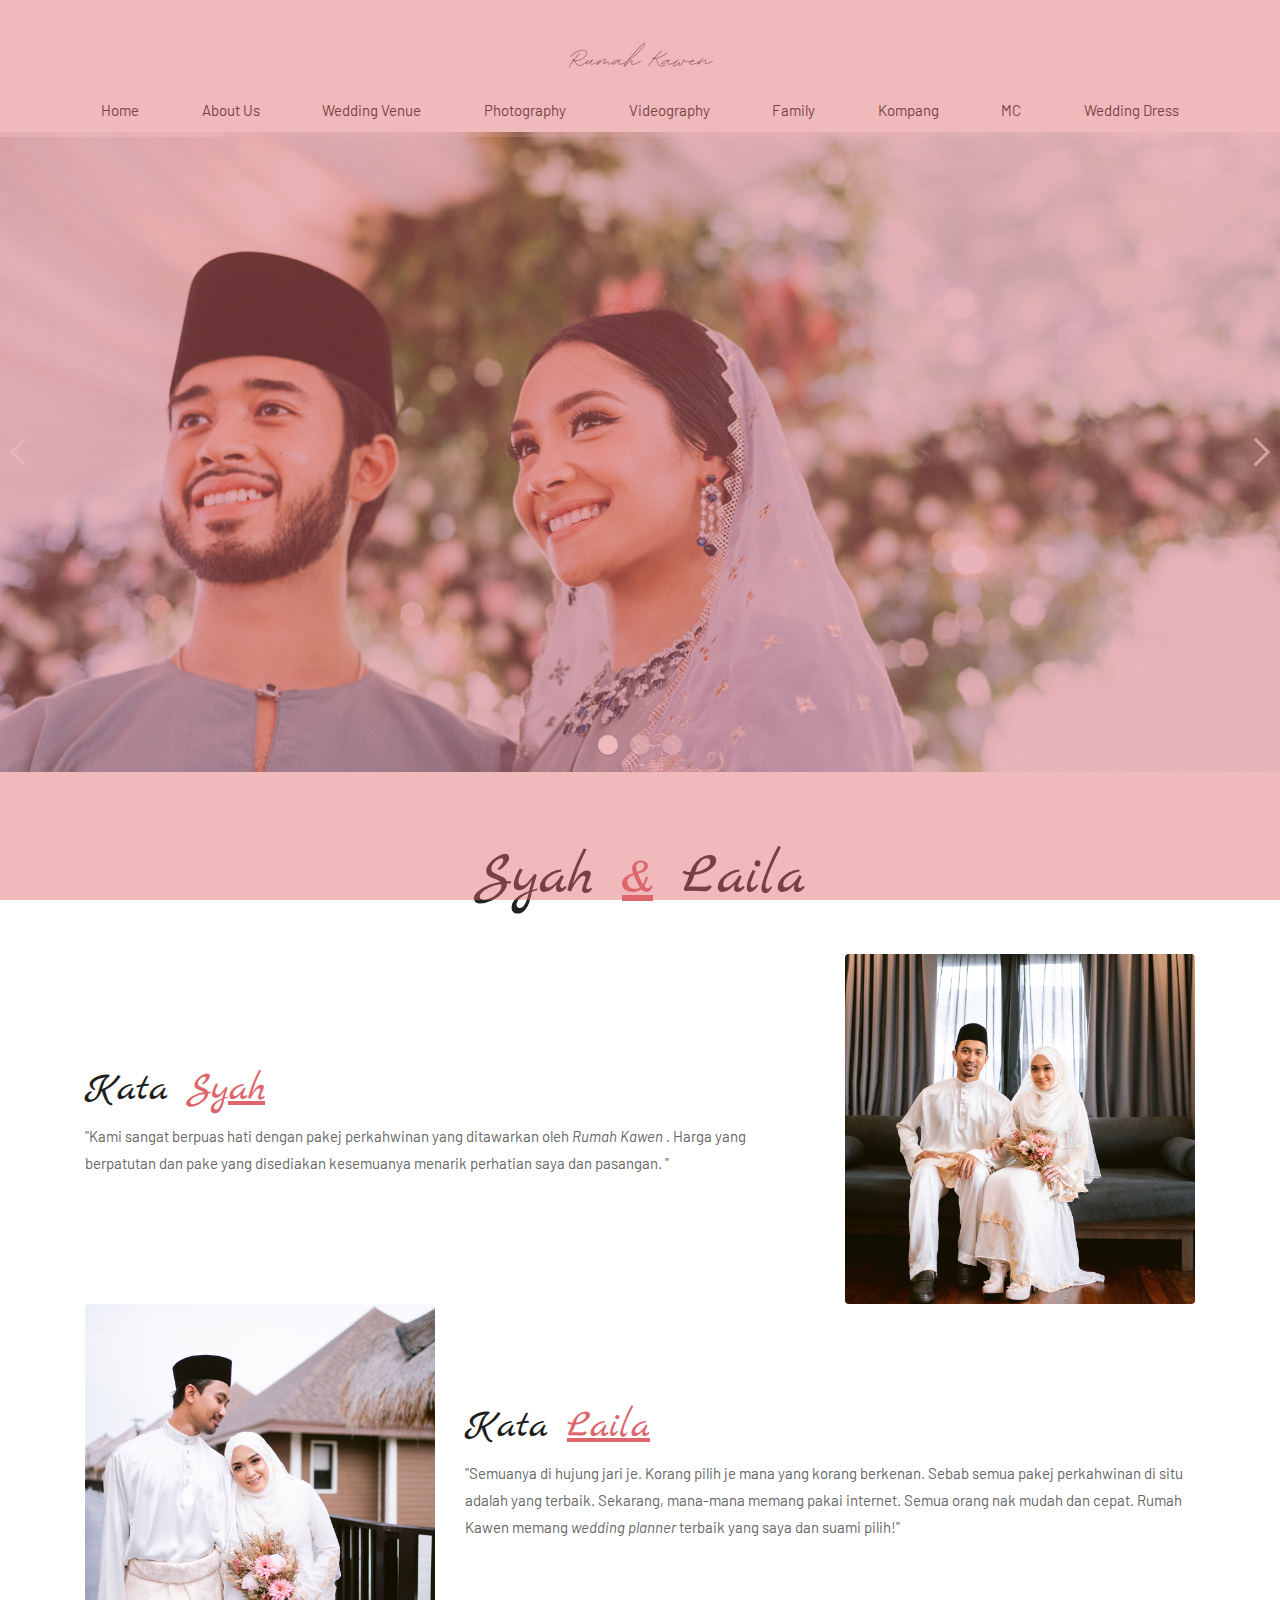
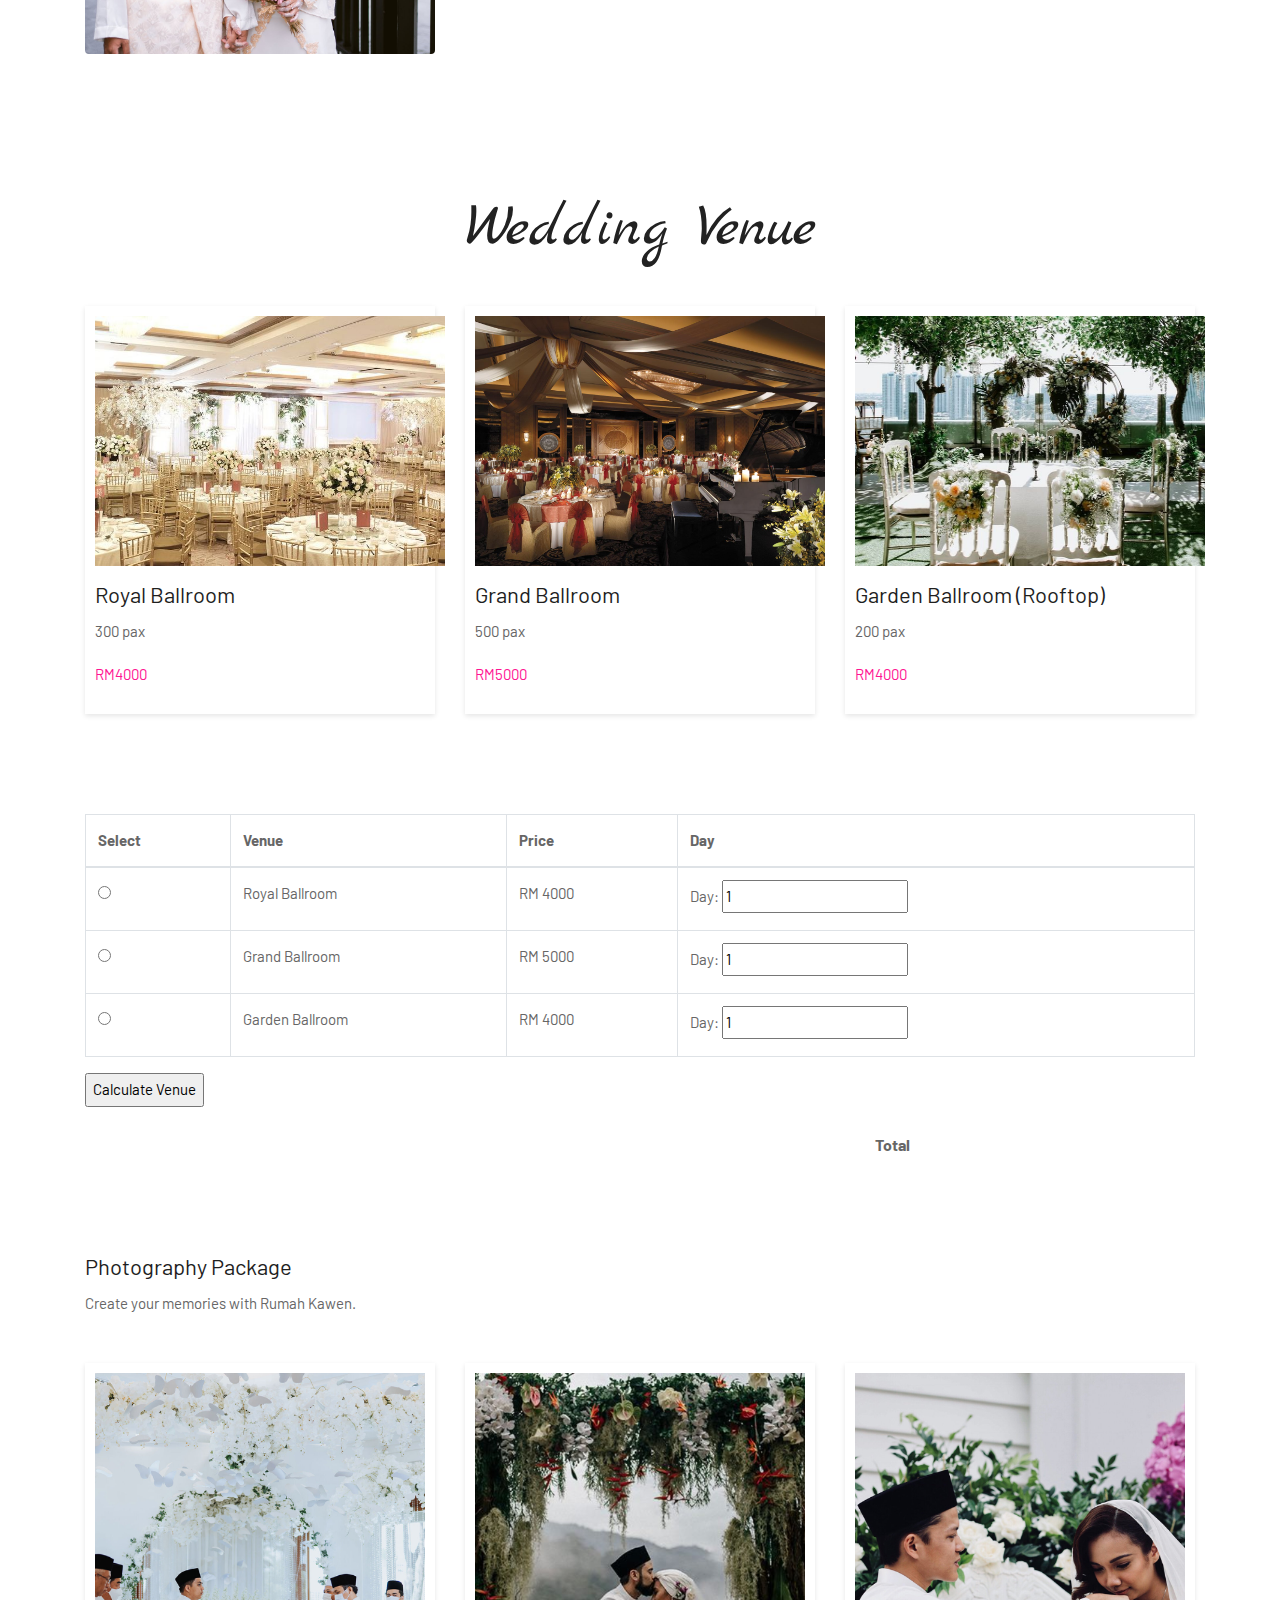
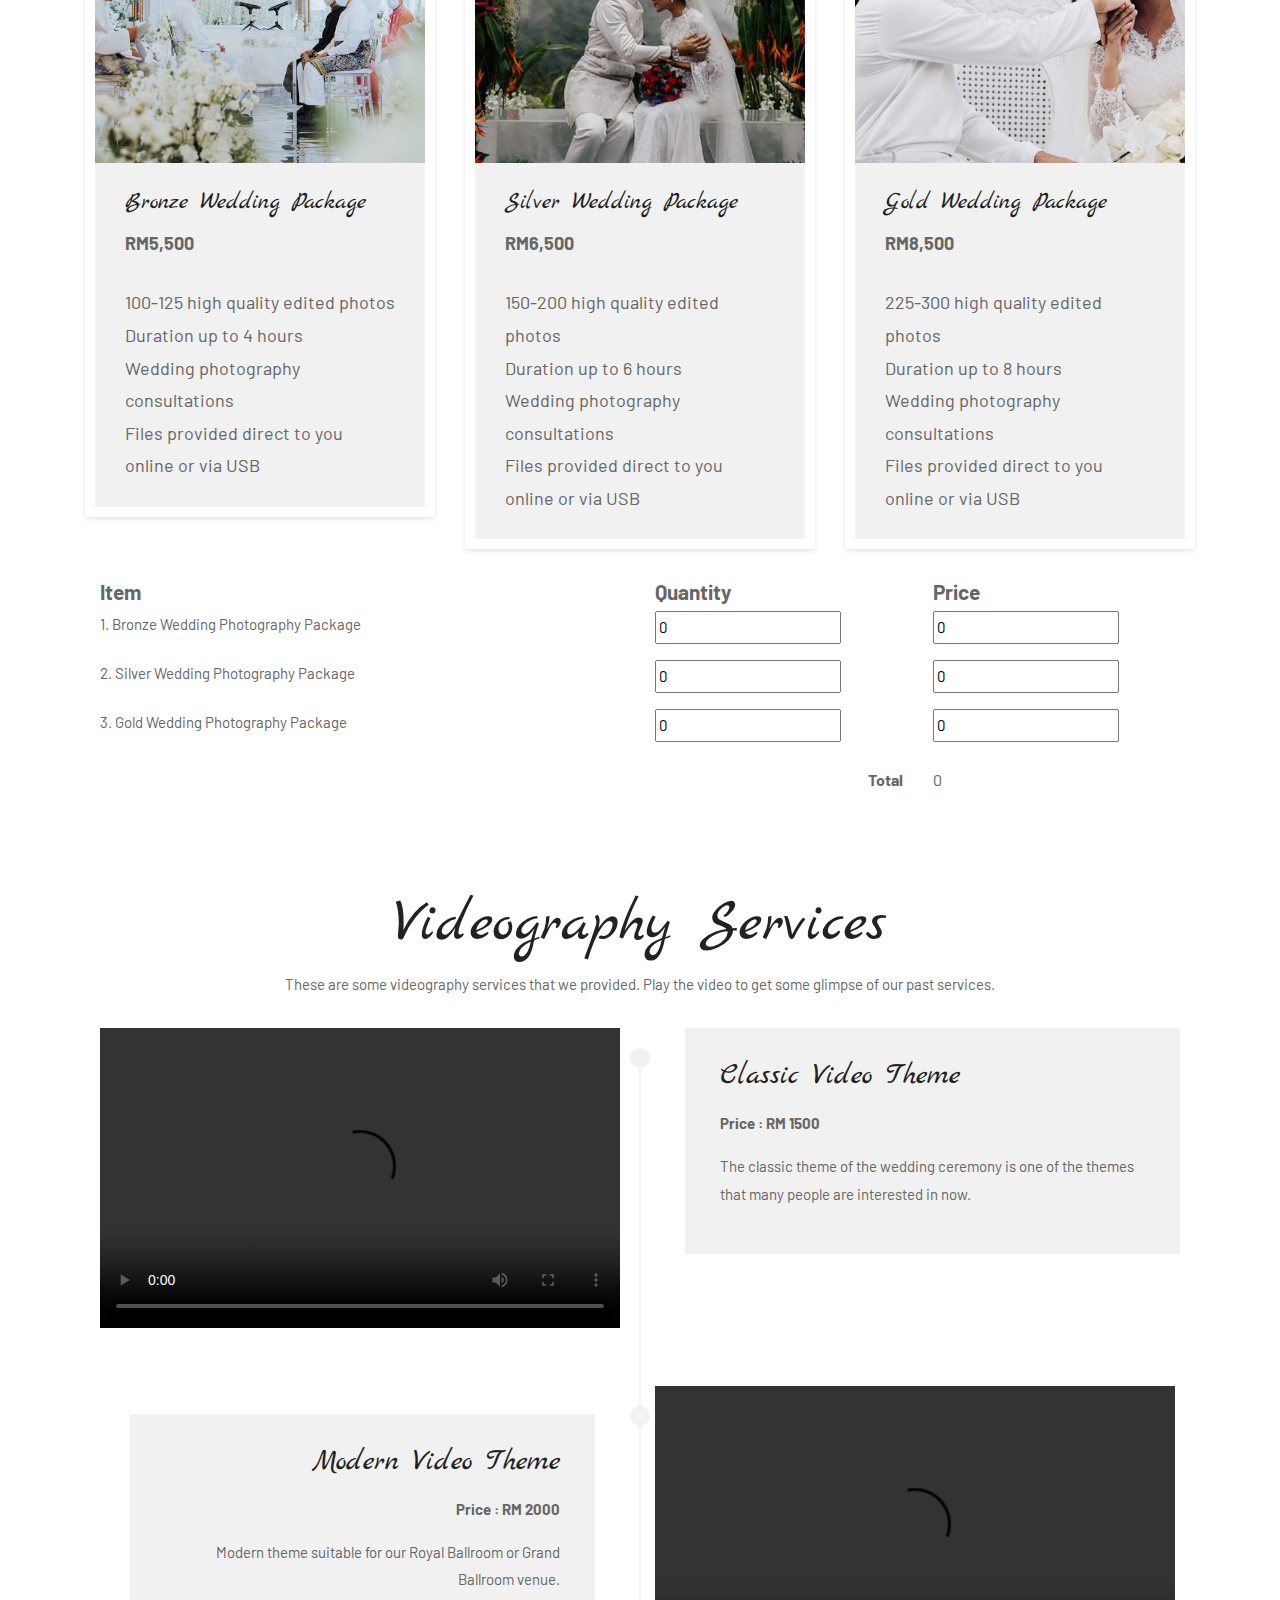
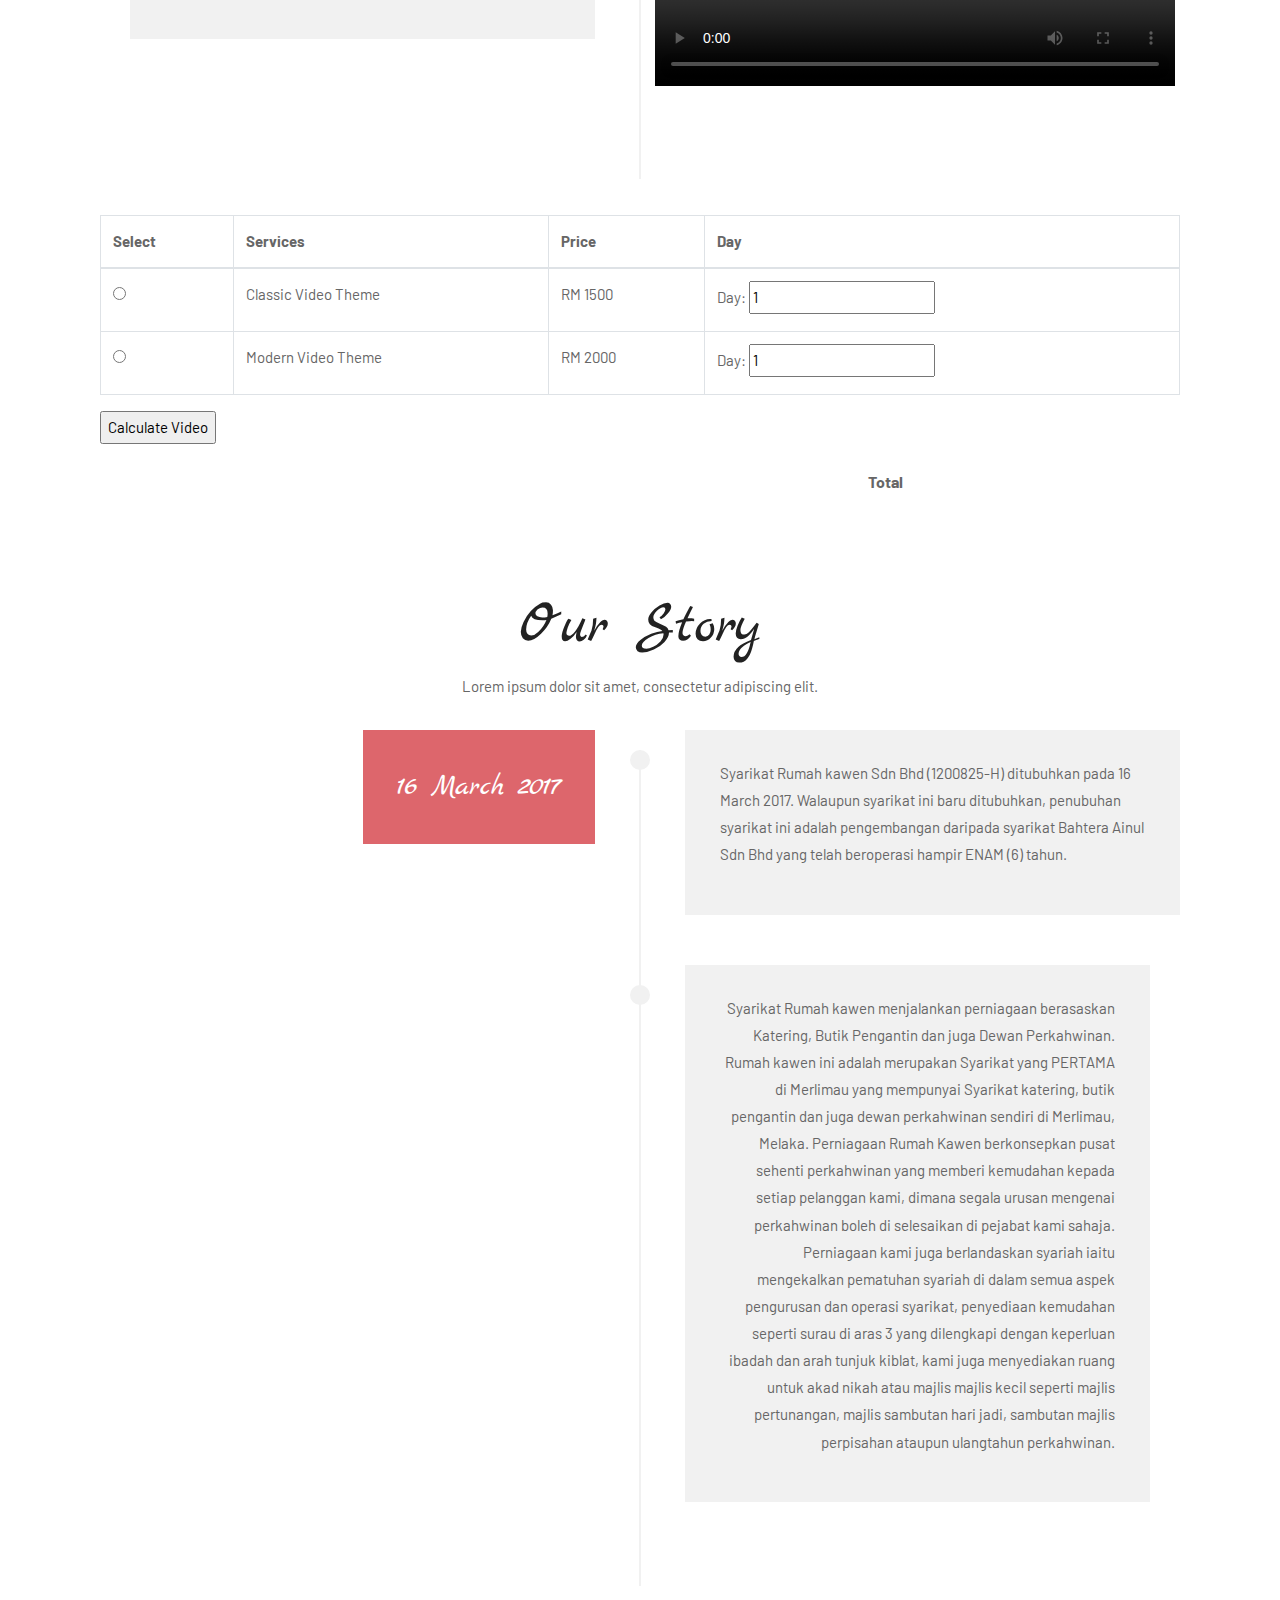
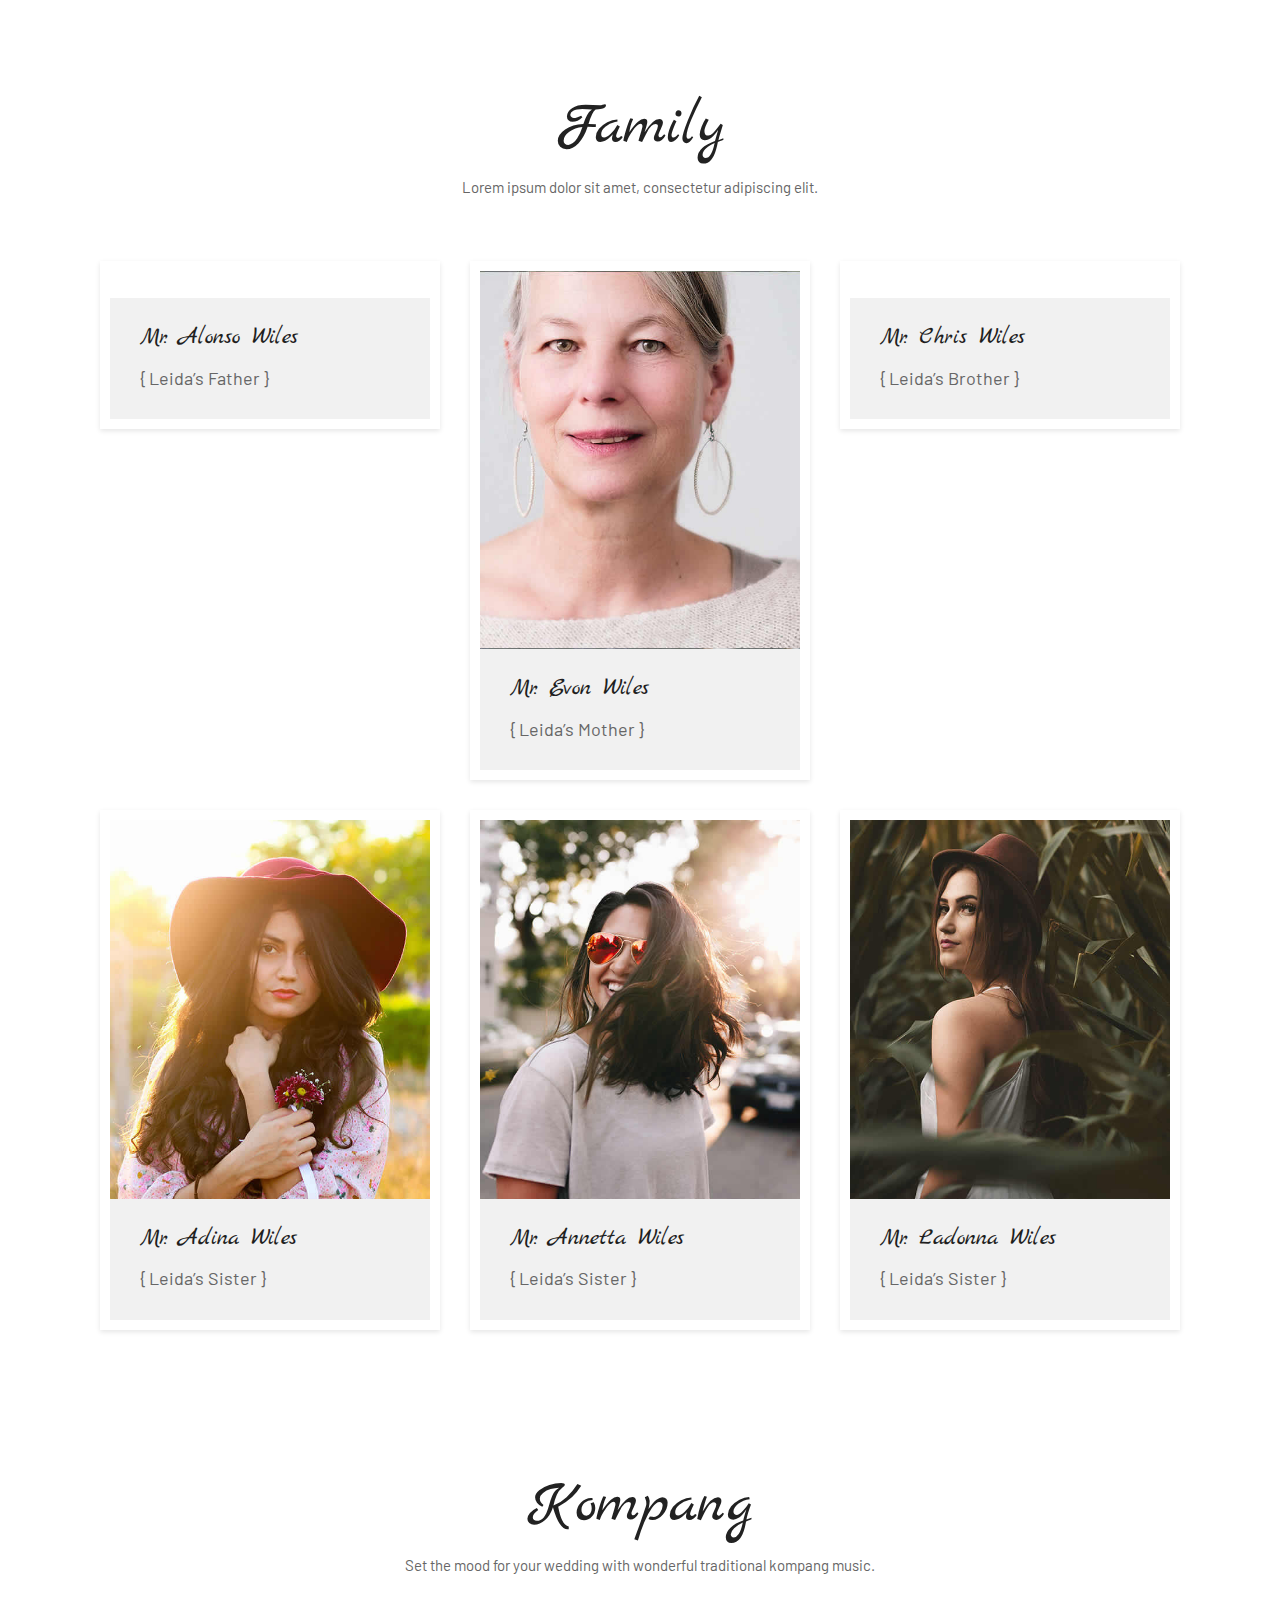
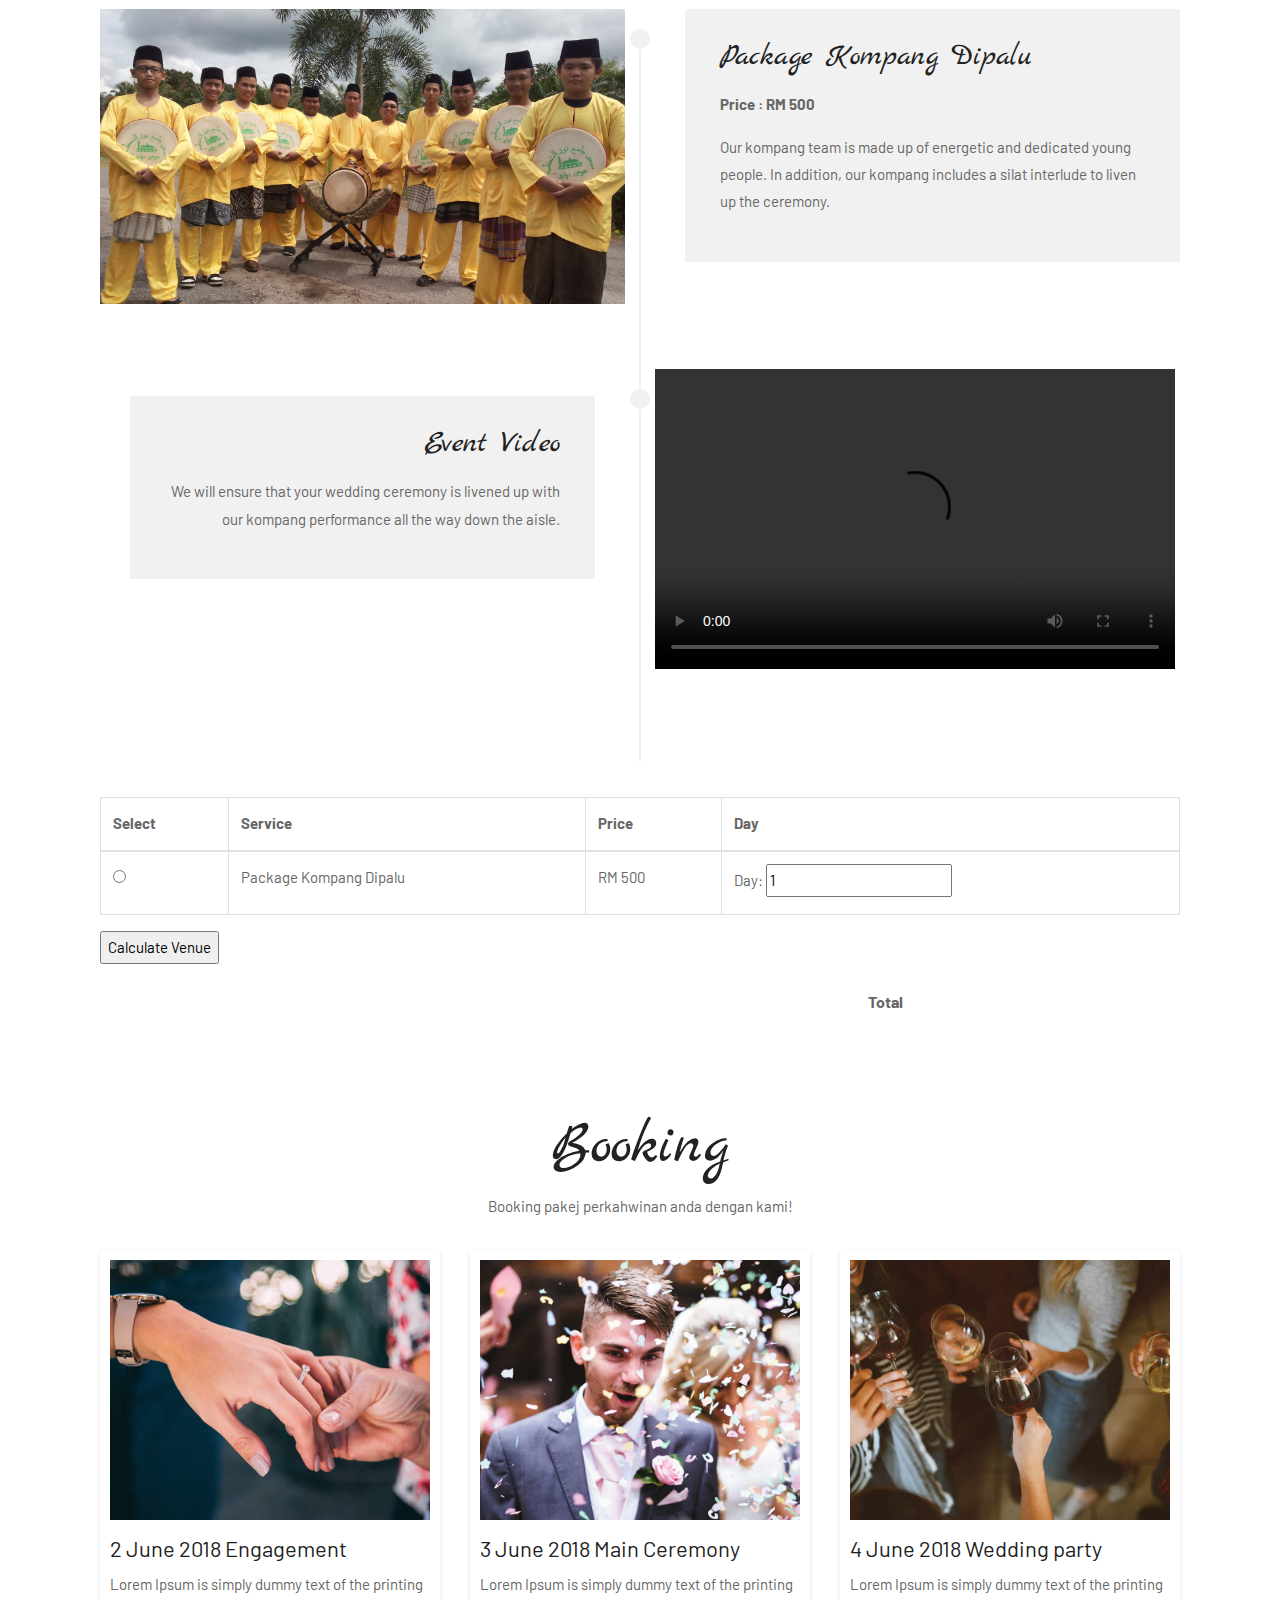
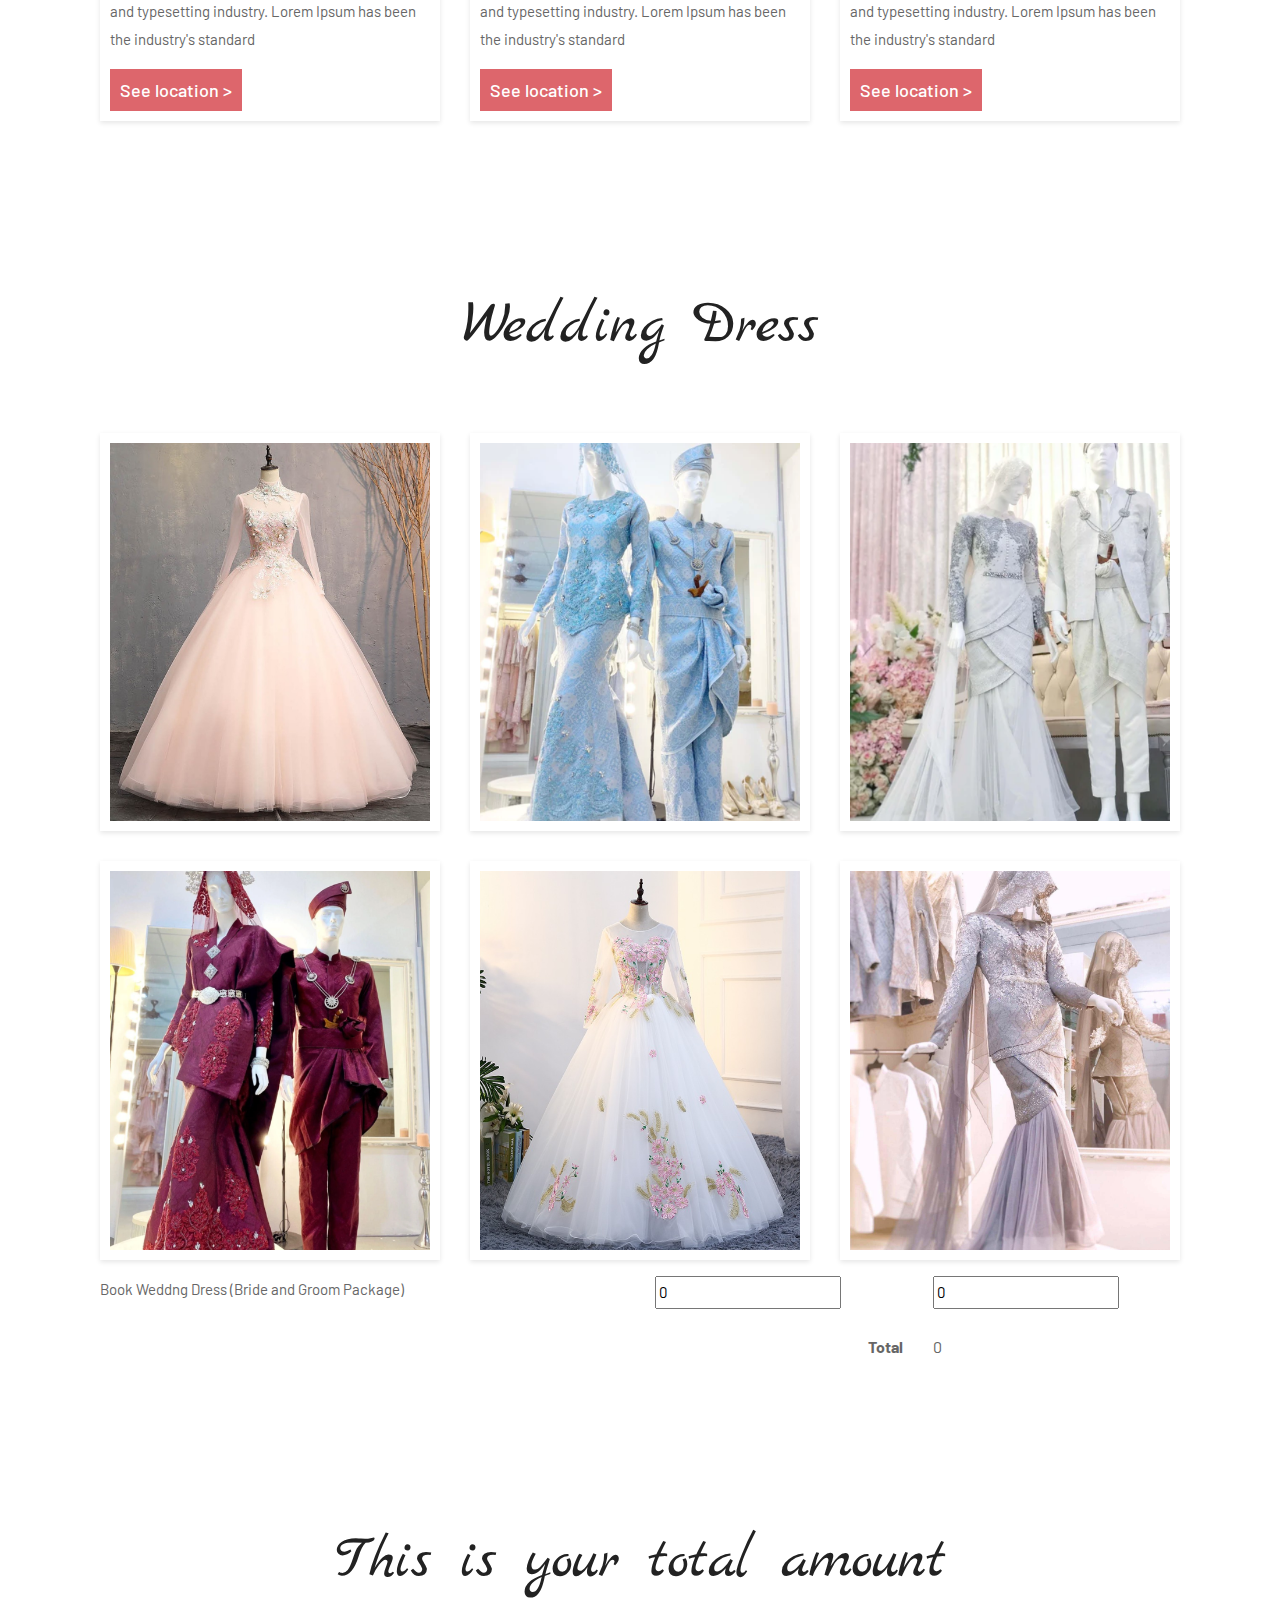
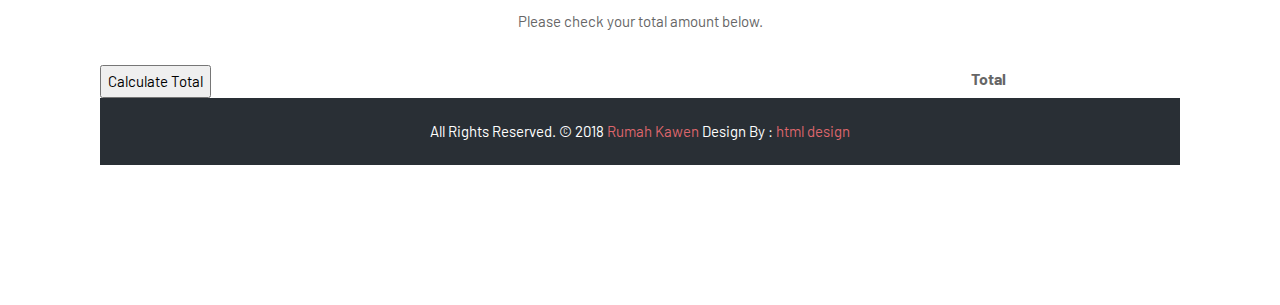
==== index.html @ efd49147 "calculate total" ====
<!DOCTYPE html>
<html lang="en"><!-- Basic -->
<head>
	<meta charset="utf-8">
    <meta http-equiv="X-UA-Compatible" content="IE=edge">   

	<!-- this is comment -->
   
    <!-- Mobile Metas -->
    <meta name="viewport" content="width=device-width, minimum-scale=1.0, maximum-scale=1.0, user-scalable=no">
 
     <!-- Site Metas -->
    <title>Rumah Kahwen</title>  
    <meta name="keywords" content="">
    <meta name="description" content="">
    <meta name="author" content="">

    <!-- Site Icons -->
    <link rel="shortcut icon" href="images/favicon.ico" type="image/x-icon">
    <link rel="apple-touch-icon" href="images/apple-touch-icon.png">

    <!-- Bootstrap CSS -->
    <link rel="stylesheet" href="css/bootstrap.min.css">
    <!-- Pogo Slider CSS -->
    <link rel="stylesheet" href="css/pogo-slider.min.css">
	<!-- Site CSS -->
    <link rel="stylesheet" href="css/style.css">    
    <!-- Responsive CSS -->
    <link rel="stylesheet" href="css/responsive.css">
    <!-- Custom CSS -->
    <link rel="stylesheet" href="css/custom.css">

    <!--[if lt IE 9]>
      <script src="https://oss.maxcdn.com/libs/html5shiv/3.7.0/html5shiv.js"></script>
      <script src="https://oss.maxcdn.com/libs/respond.js/1.4.2/respond.min.js"></script>
    <![endif]-->
	

</head>
<body id="home" data-spy="scroll" data-target="#navbar-wd" data-offset="98">

	<!-- LOADER -->
    <div id="preloader">
		<div class="preloader pulse">
			<i class="fa fa-heartbeat" aria-hidden="true"></i>
		</div>
    </div><!-- end loader -->
    <!-- END LOADER -->
	
	<!-- Start header -->
	<header>
		<center>
		<div class="navbar-expand-lg">
            <div class="container">
				<br>
				<a  href="index.html"></a><img src="images/logo.png" alt="image">
                <div>
                    <ul class="navbar">
                        <li><a class="link active" href="#home">Home</a></li>
                        <li><a class="link" href="#about">About Us</a></li>
                        <li><a class="link" href="#story">Wedding Venue</a></li>
						<li><a class="link" href="#photography">Photography</a></li>
						<li><a class="link" href="#videography">Videography</a></li>
                        <li><a class="link" href="#family">Family</a></li>
                        <li><a class="link" href="#kompang">Kompang</a></li>
                        <li><a class="link" href="#events">MC</a></li>
						<li><a class="link" href="#calculator">Wedding Dress</a></li>
                    </ul>
                </div>
            </div>
        </div>
	</header>
	<!-- End header -->
	
	<!-- Start Banner -->
	<div class="ulockd-home-slider">
		<div class="container-fluid">
			<div class="row">
				<div class="pogoSlider" id="js-main-slider">
					<div class="pogoSlider-slide" data-transition="zipReveal" data-duration="500" style="background-image:url(images/slider-01.png);">
						<div class="lbox-caption">
						</div>
					</div>
					<div class="pogoSlider-slide" data-transition="blocksReveal" data-duration="500" style="background-image:url(images/slider-02.png);">
						<div class="lbox-caption">
							</div>
					</div>
					<div class="pogoSlider-slide" data-transition="shrinkReveal" data-duration="500" style="background-image:url(images/slider-03.png);">
						<div class="lbox-caption">
							</div>
						</div>
					</div>
				</div><!-- .pogoSlider -->
			</div>
		</div>
	</div>
	<!-- End Banner -->
	
	<!-- Start About us -->
	<div id="about" class="about-box">
		<div class="about-a1">
			<div class="container">
				<div class="row">
					<div class="col-lg-12">
						<div class="title-box">
							<h2>Syah <span>&</span> Laila</h2>
						</div>
					</div>
				</div>
				<div class="row">
					<div class="col-lg-12 col-md-12 col-sm-12">
						<div class="row align-items-center about-main-info">
							<div class="col-lg-8 col-md-6 col-sm-12">
								<h2> Kata <span> Syah</span></h2>
								<p> "Kami sangat berpuas hati dengan pakej perkahwinan yang ditawarkan oleh <i> Rumah Kawen </i>. Harga yang berpatutan dan pake yang disediakan kesemuanya menarik perhatian saya dan pasangan. " </p>
							</div>
							<div class="col-lg-4 col-md-6 col-sm-12">
								<div class="about-img">
									<img class="img-fluid rounded" src="images/about-img-01.png" alt="" />
								</div>
							</div>
						</div>
						<div class="row align-items-center about-main-info">
							<div class="col-lg-4 col-md-6 col-sm-12">
								<div class="about-img">
									<img class="img-fluid rounded" src="images/about-img-02.png" alt="" />
								</div>
							</div>
							<div class="col-lg-8 col-md-6 col-sm-12">
								<h2> Kata <span>Laila</span></h2>
								<p>"Semuanya di hujung jari je. Korang pilih je mana yang korang berkenan. Sebab semua pakej perkahwinan di situ adalah yang terbaik. Sekarang, mana-mana memang pakai internet. Semua orang nak mudah dan cepat. Rumah Kawen memang <i> wedding planner</i> terbaik yang saya dan suami pilih!"</p>
							</div>
						</div>
					</div>
				</div>
			</div>
		</div>
	</div>
	<!-- End About us -->
	
	<!-- Start Venue -->
	<div id="venue" class="events-box">
		<div class="container">
		 	<div class="row">
				<div class="col-lg-12">
					<div class="title-box">
						<h2>Wedding Venue</h2>
					</div>
				</div>
		 	</div>
		 	<div class="row">
				<div class="col-lg-4 col-md-6 col-sm-12">
					<div class="event-inner">
							<div class="event-img">
								<img style="height: 250px;width: 350px;" src="images/royal.jpg" alt="" />
							</div>
							<h2>Royal Ballroom</h2>
							<p>300 pax</p>
							<p style="color:deeppink">RM4000</p>	
					</div>
				</div>
				<div class="col-lg-4 col-md-6 col-sm-12">
					<div class="event-inner">
							<div class="event-img">
								<img style="height: 250px;width: 350px;" src="images/grand.jpg" alt="" />
							</div>
							<h2>Grand Ballroom</h2>
							<p>500 pax</p>
							<p style="color:deeppink">RM5000</p>
					</div>
				</div>
				<div class="col-lg-4 col-md-6 col-sm-12">
					<div class="event-inner">
							<div class="event-img">
								<img style="height: 250px;width: 350px;" src="images/garden.jpg" alt="" />
							</div>
							<h2>Garden Ballroom (Rooftop)</h2>
							<p>200 pax</p>
							<p style="color:deeppink">RM4000</p>
					</div>
				</div>
		 	</div>
		</div>
	</div>

	<div class="container">
		<div class="row">
		  <div class="col-12">
			<table class="table table-bordered">
			  <thead>
				<tr>
				  <th scope="col">Select</th>
				  <th scope="col">Venue</th>
				  <th scope="col">Price</th>
				  <th scope="col">Day</th>
				</tr>
			  </thead>
			  <tbody>
				<tr>
					<td>
						<input type="radio" id="rb" name="wedding-venue" value="4000"><br>
					</td>
				  <td>Royal Ballroom</td>
				  <td>RM 4000</td>
				  <td>
					<label for="rb-qty">Day:</label>
					<input type="number" id="rb-qty" value="1"><br>
				  </td>
				</tr>
				<tr>
					<td>
						<input type="radio" id="gb" name="wedding-venue" value="5000"><br>
					</td>
				  <td>Grand Ballroom</td>
				  <td>RM 5000</td>
				  <td>
					<label for="gb-qty">Day:</label>
					<input type="number" id="gb-qty" value="1"><br>
				  </td>
				</tr>

				<tr>
					<td>
						<input type="radio" id="gargb" name="wedding-venue" value="4000"><br>
					</td>
				  <td>Garden Ballroom</td>
				  <td>RM 4000</td>
				  <td>
					<label for="gargb-qty">Day:</label>
					<input type="number" id="gargb-qty" value="1"><br>
				  </td>
				</tr>
			  </tbody>
			</table>

			<input type="button" id="calculate-venue-button" value="Calculate Venue" onclick="calculateVenueCost()">


			<div class="row my-4">
				<div class="col-9 text-right total">
				 Total
				</div>
				
				<div class="col-2 total-val">
					<div id="total-ven-cost"></div>
				</div>
			  </div>
		  </div>
		  
		</div>
	  </div>

	  <script>
		function calculateVenueCost() {

		var ventotalCost = 0;
		var royalballroom = document.getElementById("rb");
		var grandballroom = document.getElementById("gb");
		var gardenballroom = document.getElementById("gargb");

		var royalQuantity = document.getElementById("rb-qty").value;
		var grandQuantity = document.getElementById("gb-qty").value;
		var gardenQuantity = document.getElementById("gargb-qty").value;

		if (royalballroom.checked) {
			ventotalCost = 4000 * royalQuantity;
		}
		if (grandballroom.checked) {
			ventotalCost = 5000 * grandQuantity;
		}
		if (gardenballroom.checked) {
			ventotalCost = 4000 * gardenQuantity;
		}
		document.getElementById("total-ven-cost").innerHTML = "RM" + ventotalCost;

		return ventotalCost;

	}
	  </script>
	   <!-- End Venue -->

	<div id="photography" class="story-box main-photography-box">
		<div class="container">
			<div class="row">
				<div class="col-lg-12">
						<h2>Photography Package</h2>
						<p>Create your memories with Rumah Kawen.</p>
				</div>
				<div class="col-lg-4 col-md-6 col-sm-12">
					<div class="single-team-member">
						<div class="family-img">
							<img class="img-fluid" src="images/photo1.png" alt="" />
						</div>
						<div class="family-info">
							<h4>Bronze Wedding Package </h4>
							<p><b>RM5,500</b></p>
							<br>
							<p>100-125 high quality edited photos</p>
							<p>Duration up to 4 hours</p>
							<p>Wedding photography consultations</p>
							<p>Files provided direct to you online or via USB</p>
						</div>
					</div>
				</div>
				<div class="col-lg-4 col-md-6 col-sm-12">
					<div class="single-team-member">
						<div class="family-img">
							<img class="img-fluid" src="images/photo2.png" alt="" />
						</div>
						<div class="family-info">
							<h4>Silver Wedding Package</h4>
							<p><b>RM6,500</b></p>
							<br>
							<p>150-200 high quality edited photos</p>
							<p>Duration up to 6 hours</p>
							<p>Wedding photography consultations</p>
							<p>Files provided direct to you online or via USB</p>
						</div>
					</div>
				</div>
				<div class="col-lg-4 col-md-6 col-sm-12">
					<div class="single-team-member">
						<div class="family-img">
							<img class="img-fluid" src="images/photo3.png" alt="" />
						</div>
						<div class="family-info">
							<h4>Gold Wedding Package</h4>
							<p><b>RM8,500</b></p>
							<br>
							<p>225-300 high quality edited photos</p>
							<p>Duration up to 8 hours</p>
							<p>Wedding photography consultations</p>
							<p>Files provided direct to you online or via USB</p>
						</div>
					</div>
				</div>
			</div>

			
	<div class="container mt-4">
      <div class="row">
        <div class="col-6 row-heading">
          Item
        </div>
        <div class="col-3 row-heading">
          Quantity
        </div>
        <div class="col-2 row-heading">
          Price
        </div>
        
      </div>
      <div class="row">
        <div class="col-6">
          1. Bronze Wedding Photography Package
        </div>
        <div class="col-3">
          <input type="number" value="0" class="qty" id="qty_bp"/>
        </div>
        <div class="col-2">
          <input type="number" readonly value="0" id="price_bp"/>
        </div>
      </div>
      
       <div class="row my-3">
        <div class="col-6">
          2. Silver Wedding Photography Package
        </div>
        <div class="col-3">
          <input type="number" value="0" class="qty" id="qty_sp"/>
        </div>
        <div class="col-2">
          <input type="number" readonly value="0" id="price_sp"/>
        </div>
      </div>
      
      <div class="row my-3">
        <div class="col-6">
          3. Gold Wedding Photography Package
        </div>
        <div class="col-3">
          <input type="number" class="qty" value="0" id="qty_gp"/>
        </div>
        <div class="col-2">
          <input type="number" readonly value="0" id="price_gp"/>
        </div>
      </div>
      
      
      <div class="row my-4">
        <div class="col-9 text-right total">
         Total
        </div>
        
        <div class="col-2 total-val">
          <span id="total_value">0</span>
        </div>
      </div>
      
    </div>

	<!-- Start Videography -->
	<div id="videography" class="story-box main-timeline-box">
		<div class="container">
			<div class="row">
				<div class="col-lg-12">
					<div class="title-box">
						<h2>Videography Services</h2>
						<p>These are some videography services that we provided. Play the video to get some glimpse of our past services.</p>
					</div>
				</div>
			</div>
			<div class="row timeline-element separline">
				<div class="timeline-date-panel col-xs-12 col-md-6  align-left">         
                    <video width="520" height="300" controls>
						<source src="images/classictheme.mp4" type="video/mp4">
					</video>
				</div>
				<span class="iconBackground"></span>
				<div class="col-xs-12 col-md-6 align-left">
					<div class="timeline-text-content">
						<h4 class="mbr-timeline-title pb-3 mbr-fonts-style display-font">Classic Video Theme</h4>
						<p class="mbr-timeline-text mbr-fonts-style display-7">
							<b>Price : RM 1500</b>
						</p>
						<p class="mbr-timeline-text mbr-fonts-style display-7">
							The classic theme of the wedding ceremony is one of the themes that many people are interested in now.
						</p>
					 </div>
				</div>
			</div>
			<div class="row timeline-element reverse separline">
				<div class="timeline-date-panel col-xs-12 col-md-6  align-left">         
                    <div class="time-line-date-content" >
                        <video width="520" height="300" controls>
							<source src="images/moderntheme.mp4" type="video/mp4">
						</video>
                    </div>
				</div>
				<span class="iconBackground"></span>
				<div class="col-xs-12 col-md-6 align-right">
					<br>
					<div class="timeline-text-content">
						<h4 class="mbr-timeline-title pb-3 mbr-fonts-style display-font">Modern Video Theme</h4>
						<p class="mbr-timeline-text mbr-fonts-style display-7">
							<b>Price : RM 2000</b>
						</p>
						<p class="mbr-timeline-text mbr-fonts-style display-7">
							Modern theme suitable for our Royal Ballroom or Grand Ballroom venue. 
						</p>
					 </div>
				</div>
			</div>	
		</div>
	</div>

	<div class="container">
		<div class="row">
		  <div class="col-12">
			<table class="table table-bordered">
			  <thead>
				<tr>
				  <th scope="col">Select</th>
				  <th scope="col">Services</th>
				  <th scope="col">Price</th>
				  <th scope="col">Day</th>
				</tr>
			  </thead>
			  <tbody>
				<tr>
					<td>
						<input type="radio" id="classictheme" name="videography-service" value="1500"><br>
					</td>
				  <td>Classic Video Theme</td>
				  <td>RM 1500</td>
				  <td>
					<label for="classic-qty">Day:</label>
					<input type="number" id="classic-qty" value="1"><br>
				  </td>
				</tr>
				<tr>
					<td>
						<input type="radio" id="moderntheme" name="videography-service" value="2000"><br>
					</td>
				  <td>Modern Video Theme</td>
				  <td>RM 2000</td>
				  <td>
					<label for="modern-qty">Day:</label>
					<input type="number" id="modern-qty" value="1"><br>
				  </td>
				</tr>
			  </tbody>
			</table>

			<input type="button" id="calculate-video-button" value="Calculate Video" onclick="calculateVidCost()">


			<div class="row my-4">
				<div class="col-9 text-right total">
				 Total
				</div>
				
				<div class="col-2 total-val">
					<div id="total-vid-cost"></div>
				</div>
			</div>
		  </div>
		  
		</div>
	  </div>

	  <script>
		function calculateVidCost() {

		var vidtotalCost = 0;
		var classictheme = document.getElementById("classictheme");
		var moderntheme = document.getElementById("moderntheme");
		var classicQuantity = document.getElementById("classic-qty").value;
		var modernQuantity = document.getElementById("modern-qty").value;

		if (classictheme.checked) {
			vidtotalCost = 1500 * classicQuantity;
		}
		if (moderntheme.checked) {
			vidtotalCost = 2000 * modernQuantity;
		}
		document.getElementById("total-vid-cost").innerHTML = "RM" + vidtotalCost;

		return vidtotalCost;

	}
	  </script>
	
	
	<!-- End Videography -->
	
	<div id="story3" class="story-box main-timeline-box">
		<div class="container">
			<div class="row">
				<div class="col-lg-12">
					<div class="title-box">
						<h2>Our Story</h2>
						<p>Lorem ipsum dolor sit amet, consectetur adipiscing elit. </p>
					</div>
				</div>
			</div>
			<div class="row timeline-element separline">
				<div class="timeline-date-panel col-xs-12 col-md-6  align-left">         
                    <div class="time-line-date-content">
                        <p class="mbr-timeline-date mbr-fonts-style display-font">
                            16 March 2017  
                        </p>
                    </div>
				</div>
				<span class="iconBackground"></span>
				<div class="col-xs-12 col-md-6 align-left">
					<div class="timeline-text-content">
						<p class="mbr-timeline-text mbr-fonts-style display-7">
							Syarikat Rumah kawen Sdn Bhd (1200825-H) ditubuhkan pada 16 March 2017. Walaupun syarikat ini baru ditubuhkan, penubuhan syarikat ini adalah pengembangan daripada 
							syarikat Bahtera Ainul Sdn Bhd  yang telah beroperasi hampir ENAM (6) tahun.
						</p>
					 </div>
				</div>
			</div>
			<div class="row timeline-element reverse separline">
				<span class="iconBackground"></span>
				<div class="col-xs-12 col-md-6 align-right">
					<div class="timeline-text-content">
						<p class="mbr-timeline-text mbr-fonts-style display-7">
							Syarikat Rumah kawen menjalankan perniagaan berasaskan Katering, Butik Pengantin dan juga Dewan Perkahwinan. Rumah kawen ini adalah merupakan Syarikat yang PERTAMA di Merlimau yang mempunyai Syarikat 
							katering, butik pengantin dan juga dewan perkahwinan sendiri di Merlimau, Melaka. Perniagaan Rumah Kawen berkonsepkan pusat sehenti perkahwinan yang memberi kemudahan
							kepada setiap pelanggan kami, dimana segala urusan mengenai perkahwinan boleh di selesaikan di pejabat kami sahaja. Perniagaan kami juga berlandaskan syariah iaitu mengekalkan 
							pematuhan syariah di dalam semua aspek pengurusan dan operasi syarikat,  penyediaan kemudahan seperti  surau di aras 3 yang dilengkapi dengan keperluan ibadah dan arah tunjuk kiblat,
							kami juga menyediakan ruang untuk akad nikah atau majlis majlis kecil seperti majlis pertunangan, majlis sambutan hari jadi, sambutan majlis perpisahan ataupun ulangtahun perkahwinan.
						</p>
					 </div>
				</div>
			</div>
	
		</div>
	</div>
	<!-- End Story -->
	
	<!-- Start Family -->
	<div id="family" class="family-box">
		<div class="container">
			<div class="row">
				<div class="col-lg-12">
					<div class="title-box">
						<h2>Family</h2>
						<p>Lorem ipsum dolor sit amet, consectetur adipiscing elit. </p>
					</div>
				</div>
			</div>
			<div class="row">
				<div class="col-lg-4 col-md-6 col-sm-12">
					<div class="single-team-member">
						<div class="family-img">
							<img class="img-fluid" src="images/family-01.jpg" alt="" />
						</div>
						<div class="family-info">
							<h4>Mr. Alonso Wiles </h4>
							<p>{ Leida’s Father }</p>
						</div>
					</div>
				</div>
				<div class="col-lg-4 col-md-6 col-sm-12">
					<div class="single-team-member">
						<div class="family-img">
							<img class="img-fluid" src="images/family-02.jpg" alt="" />
						</div>
						<div class="family-info">
							<h4>Mr. Evon Wiles </h4>
							<p>{ Leida’s Mother }</p>
						</div>
					</div>
				</div>
				<div class="col-lg-4 col-md-6 col-sm-12">
					<div class="single-team-member">
						<div class="family-img">
							<img class="img-fluid" src="images/family-03.jpg" alt="" />
						</div>
						<div class="family-info">
							<h4>Mr. Chris Wiles </h4>
							<p>{ Leida’s Brother }</p>
						</div>
					</div>
				</div>
				<div class="col-lg-4 col-md-6 col-sm-12">
					<div class="single-team-member">
						<div class="family-img">
							<img class="img-fluid" src="images/family-04.jpg" alt="" />
						</div>
						<div class="family-info">
							<h4>Mr. Adina Wiles </h4>
							<p>{ Leida’s Sister }</p>
						</div>
					</div>
				</div>
				<div class="col-lg-4 col-md-6 col-sm-12">
					<div class="single-team-member">
						<div class="family-img">
							<img class="img-fluid" src="images/family-05.jpg" alt="" />
						</div>
						<div class="family-info">
							<h4>Mr. Annetta Wiles </h4>
							<p>{ Leida’s Sister }</p>
						</div>
					</div>
				</div>
				<div class="col-lg-4 col-md-6 col-sm-12">
					<div class="single-team-member">
						<div class="family-img">
							<img class="img-fluid" src="images/family-06.jpg" alt="" />
						</div>
						<div class="family-info">
							<h4>Mr. Ladonna Wiles </h4>
							<p>{ Leida’s Sister }</p>
						</div>
					</div>
				</div>
			</div>
		</div>
	</div>
	<!-- End Family -->
	
	<!-- Start Kompang -->
	<div id="kompang" class="story-box main-timeline-box">
		<div class="container">
			<div class="row">
				<div class="col-lg-12">
					<div class="title-box">
						<h2>Kompang</h2>
						<p>Set the mood for your wedding with wonderful traditional kompang music. </p>
					</div>
				</div>
			</div>
			<div class="row timeline-element separline">
				<div class="timeline-date-panel col-xs-12 col-md-6  align-left">         
                    <div class="event-img">
						<img class="img-fluid" src="images/kompang1.jpg" alt="" />
					</div>
				</div>
				<span class="iconBackground"></span>
				<div class="col-xs-12 col-md-6 align-left">
					<div class="timeline-text-content">
						<h4 class="mbr-timeline-title pb-3 mbr-fonts-style display-font">Package Kompang Dipalu</h4>
						<p class="mbr-timeline-text mbr-fonts-style display-7">
							<b>Price : RM 500</b>
						</p>
						<p class="mbr-timeline-text mbr-fonts-style display-7">
							Our kompang team is made up of energetic and dedicated young people. 
							In addition, our kompang includes a silat interlude to liven up the ceremony. 
						</p>
					 </div>
				</div>
			</div>
			<div class="row timeline-element reverse separline">
				<div class="timeline-date-panel col-xs-12 col-md-6  align-left">         
                    <div class="time-line-date-content" >
                        <video width="520" height="300" controls>
							<source src="images/vidkompang.mp4" type="video/mp4">
						</video>
                    </div>
				</div>
				<span class="iconBackground"></span>
				<div class="col-xs-12 col-md-6 align-right">
					<br>
					<div class="timeline-text-content">
						<h4 class="mbr-timeline-title pb-3 mbr-fonts-style display-font">Event Video</h4>
						<p class="mbr-timeline-text mbr-fonts-style display-7">
							We will ensure that your wedding ceremony is livened up with our kompang performance all the way down the aisle.
						</p>
					 </div>
				</div>
			</div>	
		</div>
	</div>

	<div class="container">
		<div class="row">
		  <div class="col-12">
			<table class="table table-bordered">
			  <thead>
				<tr>
				  <th scope="col">Select</th>
				  <th scope="col">Service</th>
				  <th scope="col">Price</th>
				  <th scope="col">Day</th>
				</tr>
			  </thead>
			  <tbody>
				<tr>
					<td>
						<input type="radio" id="kpg" name="kompang-service" value="500"><br>
					</td>
				  <td>Package Kompang Dipalu</td>
				  <td>RM 500</td>
				  <td>
					<label for="kpg-qty">Day:</label>
					<input type="number" id="kpg-qty" value="1"><br>
				  </td>
				</tr>
			  </tbody>
			</table>

			<input type="button" id="calculate-kompang-button" value="Calculate Venue" onclick="calculateKompangCost()">


			<div class="row my-4">
				<div class="col-9 text-right total">
				 Total
				</div>
				
				<div class="col-2 total-val">
					<div id="total-kpg-cost"></div>
				</div>
			  </div>
		  </div>
		  
		</div>
	  </div>

	  <script>
		function calculateKompangCost() {

		var kpgtotalCost = 0;
		var kompang = document.getElementById("kpg");

		var kpgQuantity = document.getElementById("kpg-qty").value;

		if (kompang.checked) {
			kpgtotalCost = 500 * kpgQuantity;
		}
		document.getElementById("total-kpg-cost").innerHTML = "RM" + kpgtotalCost;

		return kpgtotalCost;

	}
	  </script>
	<!-- End Kompang -->

	

	<!-- Start Gallery -->
	<!-- <div id="gallery" class="gallery-box">
		<div class="container-fluid">
			<div class="row">
				<div class="col-lg-12">
					<div class="title-box">
						<h2>Gallery</h2>
						<p>Lorem ipsum dolor sit amet, consectetur adipiscing elit. </p>
					</div>
				</div>
			</div>
			<div class="row">
				<ul class="popup-gallery clearfix">
					<li>
						<a href="images/gallery-01.jpg">
							<img class="img-fluid" src="images/gallery-01.jpg" alt="single image">
							<span class="overlay"><i class="fa fa-heart-o" aria-hidden="true"></i></span>
						</a>
					</li>
					<li>
						<a href="images/gallery-02.jpg">
							<img class="img-fluid" src="images/gallery-02.jpg" alt="single image">
							<span class="overlay"><i class="fa fa-heart-o" aria-hidden="true"></i></span>
						</a>
					</li>
					<li>
						<a href="images/gallery-03.jpg">
							<img class="img-fluid" src="images/gallery-03.jpg" alt="single image">
							<span class="overlay"><i class="fa fa-heart-o" aria-hidden="true"></i></span>
						</a>
					</li>
					<li>
						<a href="images/gallery-04.jpg">
							<img class="img-fluid" src="images/gallery-04.jpg" alt="single image">
							<span class="overlay"><i class="fa fa-heart-o" aria-hidden="true"></i></span>
						</a>
					</li>
					<li>
						<a href="images/gallery-05.jpg">
							<img class="img-fluid" src="images/gallery-05.jpg" alt="single image">
							<span class="overlay"><i class="fa fa-heart-o" aria-hidden="true"></i></span>
						</a>
					</li>
					<li>
						<a href="images/gallery-06.jpg">
							<img class="img-fluid" src="images/gallery-06.jpg" alt="single image">
							<span class="overlay"><i class="fa fa-heart-o" aria-hidden="true"></i></span>
						</a>
					</li>
					<li>
						<a href="images/gallery-07.jpg">
							<img class="img-fluid" src="images/gallery-07.jpg" alt="single image">
							<span class="overlay"><i class="fa fa-heart-o" aria-hidden="true"></i></span>
						</a>
					</li>
					<li>
						<a href="images/gallery-08.jpg">
							<img class="img-fluid" src="images/gallery-08.jpg" alt="single image">
							<span class="overlay"><i class="fa fa-heart-o" aria-hidden="true"></i></span>
						</a>
					</li>
				</ul>
			</div>
		</div>
	</div> -->
	<!-- End Gallery -->
	
	<!-- Start Events -->
	<div id="events" class="events-box">
		<div class="container">
			<div class="row">
				<div class="col-lg-12">
					<div class="title-box">
						<h2>Booking</h2>
						<p> Booking pakej perkahwinan anda dengan kami! </p>
					</div>
				</div>
			</div>
			<div class="row">
				<div class="col-lg-4 col-md-6 col-sm-12">
					<div class="event-inner">
						<div class="event-img">
							<img class="img-fluid" src="images/event-img-01.jpg" alt="" />
						</div>
						<h2>2 June 2018 Engagement</h2>
						<p>Lorem Ipsum is simply dummy text of the printing and typesetting industry. Lorem Ipsum has been the industry's standard </p>
						<a href="#">See location ></a>
					</div>
				</div>
				<div class="col-lg-4 col-md-6 col-sm-12">
					<div class="event-inner">
						<div class="event-img">
							<img class="img-fluid" src="images/event-img-02.jpg" alt="" />
						</div>
						<h2>3 June 2018 Main Ceremony </h2>
						<p>Lorem Ipsum is simply dummy text of the printing and typesetting industry. Lorem Ipsum has been the industry's standard </p>
						<a href="#">See location ></a>
					</div>
				</div>
				<div class="col-lg-4 col-md-6 col-sm-12">
					<div class="event-inner">
						<div class="event-img">
							<img class="img-fluid" src="images/event-img-03.jpg" alt="" />
						</div>
						<h2>4 June 2018 Wedding party </h2>
						<p>Lorem Ipsum is simply dummy text of the printing and typesetting industry. Lorem Ipsum has been the industry's standard </p>
						<a href="#">See location ></a>
					</div>
				</div>
			</div>
		</div>
	</div>
	<!-- End Events -->
	
	<!-- Start Contact -->
	<div id="weddingdress" class="contact-box">
		<div class="container">
			<div class="row">
				<div class="col-lg-12">
					<div class="title-box">
						<h2>Wedding Dress</h2>
					</div>
				</div>
			</div>
			<div class="row">
				<div class="col-lg-4 col-md-6 col-sm-12">
					<div class="single-team-member">
						<div class="family-img">
							<img class="img-fluid" src="images/wd1.png" alt="" />
						</div>
					</div>
				</div>
				<div class="col-lg-4 col-md-6 col-sm-12">
					<div class="single-team-member">
						<div class="family-img">
							<img class="img-fluid" src="images/wd2.png" alt="" />
						</div>
					</div>
				</div>
				<div class="col-lg-4 col-md-6 col-sm-12">
					<div class="single-team-member">
						<div class="family-img">
							<img class="img-fluid" src="images/wd3.png" alt="" />
						</div>
					</div>
				</div>
				<div class="col-lg-4 col-md-6 col-sm-12">
					<div class="single-team-member">
						<div class="family-img">
							<img class="img-fluid" src="images/wd4.png" alt="" />
						</div>
					</div>
				</div>
				<div class="col-lg-4 col-md-6 col-sm-12">
					<div class="single-team-member">
						<div class="family-img">
							<img class="img-fluid" src="images/wd5.png" alt="" />
						</div>
					</div>
				</div>
				<div class="col-lg-4 col-md-6 col-sm-12">
					<div class="single-team-member">
						<div class="family-img">
							<img class="img-fluid" src="images/wd6.png" alt="" />
						</div>
					</div>
				</div>
			</div>
			<div class="row my-3">
				<div class="col-6">
				  Book Weddng Dress (Bride and Groom Package)
				</div>
				<div class="col-3">
				  <input type="number" class="qty" value="0" id="qty_wd"/>
				</div>
				<div class="col-2">
				  <input type="number" readonly value="0" id="price_wd"/>
				</div>
			  </div>
			  
			  
			  <div class="row my-4">
				<div class="col-9 text-right total">
				 Total
				</div>
				
				<div class="col-2 total-val">
				  <span id="total_valuedress">0</span>
				</div>
			  </div>
		</div>
	</div>
	<!-- End Contact -->

	<!-- Start Events -->
	<div id="calculator" class="events-box">
		<div class="container">
			<div class="row">
				<div class="col-lg-12">
					<div class="title-box">
						<h2>This is your total amount</h2>
						<p>Please check your total amount below.</p>
					</div>
				</div>
			</div>
			<div class="container">
				<div class="row">
					
						
						<input type="button" id="calculate-total-button" value="Calculate Total" onclick="calculateTotalCost()">


							
								<div class="col-9 text-right total">
								Total

									<div id="total-cost">

									</div>						
							


				
			  </div>
		</div>
	</div>
<script>

function calculateTotalCost() {

		var ventotalCost = calculateVenueCost();
		var vidtotalCost = calculateVidCost();
		var kpgtotalCost = calculateKompangCost();
		var photototalCost = calculateTotalPhotography();
		var weddingdresstotalCost = calculateTotalWeddingDress();

		var totalCost = ventotalCost + vidtotalCost + kpgtotalCost + photototalCost + weddingdresstotalCost ;

		document.getElementById("total-cost").innerHTML = "RM" + totalCost;
	}
</script>
	
	<!-- End Events -->
	
	<!-- Start Footer -->
	<footer class="footer-box">
		<div class="container">
			<div class="row">
				<div class="col-lg-12">
					<p class="footer-company-name">All Rights Reserved. &copy; 2018 <a>Rumah Kawen</a> Design By : <a href="https://html.design/">html design</a></p>
				</div>
			</div>
		</div>
	</footer>
	<!-- End Footer -->

	<!-- ALL JS FILES -->
	 
	<script src="js/jquery.min.js"></script>
	<script src="js/popper.min.js"></script>
	<script src="js/bootstrap.min.js"></script>
	<script src="js/photography.js"></script>
	<script src="js/weddingdress.js"></script>
    <!-- ALL PLUGINS -->
	<script src="js/jquery.magnific-popup.min.js"></script>
    <script src="js/jquery.pogo-slider.min.js"></script> 
	<script src="js/slider-index.js"></script>
	<script src="js/smoothscroll.js"></script>
	<script src="js/form-validator.min.js"></script>
    <script src="js/contact-form-script.js"></script>
    <script src="js/custom.js"></script>
</body>
</html>
---- css/pogo-slider.min.css ----
.pogoSlider-dir-btn:focus,.pogoSlider-nav-btn:focus{outline:0}.pogoSlider{width:100%;height:0;padding-bottom:50% !important;position:relative;overflow:hidden}#column-left .pogoSlider,#column-right .pogoSlider,#content .pogoSlider{margin-bottom:20px}.pogoSlider--banner .pogoSlider-slide{ms-filter:"progid:DXImageTransform.Microsoft.Alpha(Opacity=100)";filter:alpha(opacity=100);opacity:1}.pogoSlider-slide{width:100%;height:100%;position:absolute;background-size:cover;-ms-filter:"progid:DXImageTransform.Microsoft.Alpha(Opacity=0)";filter:alpha(opacity=0);opacity:0;-webkit-perspective:1300px;perspective:1300px;overflow:hidden}.pogoSlider-loading{position:absolute;top:0;left:0;width:100%;height:100%;background:#eaeaea;z-index:11}.pogoSlider-loading-icon{position:absolute;top:50%;margin-top:-18px;left:50%;margin-left:-18px;width:36px;height:36px;background-image:url([data-uri])}.pogoSlider-slide-element{-webkit-animation-fill-mode:both;animation-fill-mode:both}.m-pogoSlider .pogoSlider-slide-element{position:absolute;margin:0;box-sizing:border-box}.pogoSlider-progressBar{position:absolute;width:100%;height:5px;top:0;left:0;background:#fff;-ms-filter:"progid:DXImageTransform.Microsoft.Alpha(Opacity=20)";filter:alpha(opacity=20);background:rgba(255,255,255,.2);z-index:6}.pogoSlider-progressBar-duration{position:absolute;height:100%;left:0;width:0;background:#fff;-ms-filter:"progid:DXImageTransform.Microsoft.Alpha(Opacity=40)";filter:alpha(opacity=40);background:rgba(255,255,255,.4)}.pogoSlider-dir-btn{position:absolute;z-index:10;background:0 0;width:20px;height:20px;border-color:#eaeaea;border-color:rgba(255,255,255,.7);border-style:solid;-webkit-transform:rotate(45deg);-ms-transform:rotate(45deg);transform:rotate(45deg);cursor:pointer}.pogoSlider-dir-btn:hover{border-color:#fff}.pogoSlider--dirBottomLeft .pogoSlider-dir-btn--prev,.pogoSlider--dirBottomRight .pogoSlider-dir-btn--prev,.pogoSlider--dirCenterHorizontal .pogoSlider-dir-btn--prev,.pogoSlider--dirTopLeft .pogoSlider-dir-btn--prev,.pogoSlider--dirTopRight .pogoSlider-dir-btn--prev{border-width:0 0 3px 3px}.pogoSlider--dirBottomLeft .pogoSlider-dir-btn--next,.pogoSlider--dirBottomRight .pogoSlider-dir-btn--next,.pogoSlider--dirCenterHorizontal .pogoSlider-dir-btn--next,.pogoSlider--dirTopLeft .pogoSlider-dir-btn--next,.pogoSlider--dirTopRight .pogoSlider-dir-btn--next{border-width:3px 3px 0 0}.pogoSlider--dirCenterVertical .pogoSlider-dir-btn--next{border-width:3px 0 0 3px}.pogoSlider--dirCenterVertical .pogoSlider-dir-btn--prev{border-width:0 3px 3px 0}.pogoSlider--dirCenterVertical .pogoSlider-dir-btn--next,.pogoSlider--dirTopLeft .pogoSlider-dir-btn,.pogoSlider--dirTopRight .pogoSlider-dir-btn{top:14px}.pogoSlider--dirBottomLeft .pogoSlider-dir-btn--prev,.pogoSlider--dirCenterHorizontal .pogoSlider-dir-btn--prev,.pogoSlider--dirTopLeft .pogoSlider-dir-btn--prev{left:14px}.pogoSlider--dirBottomLeft .pogoSlider-dir-btn--next,.pogoSlider--dirTopLeft .pogoSlider-dir-btn--next{left:50px}.pogoSlider--dirBottomRight .pogoSlider-dir-btn--prev,.pogoSlider--dirTopRight .pogoSlider-dir-btn--prev{right:50px}.pogoSlider--dirBottomRight .pogoSlider-dir-btn--next,.pogoSlider--dirCenterHorizontal .pogoSlider-dir-btn--next,.pogoSlider--dirTopRight .pogoSlider-dir-btn--next{right:14px}.pogoSlider--dirBottomLeft .pogoSlider-dir-btn,.pogoSlider--dirBottomRight .pogoSlider-dir-btn,.pogoSlider--dirCenterVertical .pogoSlider-dir-btn--prev{bottom:14px}.pogoSlider--dirCenterVertical .pogoSlider-dir-btn{left:50%;margin-left:-10px}.pogoSlider--dirCenterHorizontal .pogoSlider-dir-btn{top:50%;margin-top:-10px}.pogoSlider-nav{position:absolute;padding:0;margin:0;z-index:10}.pogoSlider--navBottom .pogoSlider-nav,.pogoSlider--navTop .pogoSlider-nav{left:50%;-webkit-transform:translateX(-50%);-ms-transform:translateX(-50%);transform:translateX(-50%)}.pogoSlider--navTop .pogoSlider-nav{top:10px}.pogoSlider--navBottom .pogoSlider-nav{bottom:10px}.pogoSlider--navBottom .pogoSlider-nav li,.pogoSlider--navTop .pogoSlider-nav li{display:inline;margin:0 6px}.pogoSlider--navLeft .pogoSlider-nav,.pogoSlider--navRight .pogoSlider-nav{top:50%;-webkit-transform:translateY(-50%);-ms-transform:translateY(-50%);transform:translateY(-50%)}.pogoSlider--navLeft .pogoSlider-nav{left:10px}.pogoSlider--navRight .pogoSlider-nav{right:10px}.pogoSlider--navLeft .pogoSlider-nav li,.pogoSlider--navRight .pogoSlider-nav li{display:block;margin:6px 0}.pogoSlider-nav-btn{background:#ccc;background:rgba(255,255,255,.5);border:none;border-radius:50%;width:20px;height:20px;box-shadow:0 1px 1px rgba(0,0,0,.1);cursor:pointer}.pogoSlider-nav-btn--selected{background:#fff;box-shadow:0 1px 1px rgba(0,0,0,.3)}.pogoSlider-slide-slice{overflow:hidden;position:absolute;background-size:cover}.pogoSlider-slide-slice-inner{position:absolute;overflow:hidden}.pogoSlider-animation-slideDownIn{-webkit-animation-name:slideDownIn;animation-name:slideDownIn}@-webkit-keyframes slideDownIn{0%{-webkit-transform:translateY(-50px);transform:translateY(-50px);opacity:0}100%{-webkit-transform:translateY(0);transform:translateY(0);opacity:1}}@keyframes slideDownIn{0%{-webkit-transform:translateY(-50px);transform:translateY(-50px);opacity:0}100%{-webkit-transform:translateY(0);transform:translateY(0);opacity:1}}.pogoSlider-animation-slideDownOut{-webkit-animation-name:slideDownOut;animation-name:slideDownOut}@-webkit-keyframes slideDownOut{0%{-webkit-transform:translateY(0);transform:translateY(0);opacity:1}100%{-webkit-transform:translateY(50px);transform:translateY(50px);opacity:0}}@keyframes slideDownOut{0%{-webkit-transform:translateY(0);transform:translateY(0);opacity:1}100%{-webkit-transform:translateY(50px);transform:translateY(50px);opacity:0}}.pogoSlider-animation-slideUpIn{-webkit-animation-name:slideUpIn;animation-name:slideUpIn}@-webkit-keyframes slideUpIn{0%{-webkit-transform:translateY(50px);transform:translateY(50px);opacity:0}100%{-webkit-transform:translateY(0);transform:translateY(0);opacity:1}}@keyframes slideUpIn{0%{-webkit-transform:translateY(50px);transform:translateY(50px);opacity:0}100%{-webkit-transform:translateY(0);transform:translateY(0);opacity:1}}.pogoSlider-animation-slideUpOut{-webkit-animation-name:slideUpOut;animation-name:slideUpOut}@-webkit-keyframes slideUpOut{0%{-webkit-transform:translateY(0);transform:translateY(0);opacity:1}100%{-webkit-transform:translateY(50px);transform:translateY(50px);opacity:0}}@keyframes slideUpOut{0%{-webkit-transform:translateY(0);transform:translateY(0);opacity:1}100%{-webkit-transform:translateY(50px);transform:translateY(50px);opacity:0}}.pogoSlider-animation-slideRightIn{-webkit-animation-name:slideRightIn;animation-name:slideRightIn}.pogoSlider-animation-slideRightOut{-webkit-animation-name:slideRightOut;animation-name:slideRightOut}@-webkit-keyframes slideRightIn{0%{-webkit-transform:translateX(-50px);transform:translateX(-50px);opacity:0}100%{-webkit-transform:translateX(0);transform:translateX(0);opacity:1}}@keyframes slideRightIn{0%{-webkit-transform:translateX(-50px);transform:translateX(-50px);opacity:0}100%{-webkit-transform:translateX(0);transform:translateX(0);opacity:1}}@-webkit-keyframes slideRightOut{0%{-webkit-transform:translateX(0);transform:translateX(0);opacity:1}100%{-webkit-transform:translateX(50px);transform:translateX(50px);opacity:0}}@keyframes slideRightOut{0%{-webkit-transform:translateX(0);transform:translateX(0);opacity:1}100%{-webkit-transform:translateX(50px);transform:translateX(50px);opacity:0}}.pogoSlider-animation-slideLeftIn{-webkit-animation-name:slideLeftIn;animation-name:slideLeftIn}.pogoSlider-animation-slideLeftOut{-webkit-animation-name:slideLeftOut;animation-name:slideLeftOut}@-webkit-keyframes slideLeftIn{0%{-webkit-transform:translateX(50px);transform:translateX(50px);opacity:0}100%{-webkit-transform:translateX(0);transform:translateX(0);opacity:1}}@keyframes slideLeftIn{0%{-webkit-transform:translateX(50px);transform:translateX(50px);opacity:0}100%{-webkit-transform:translateX(0);transform:translateX(0);opacity:1}}@-webkit-keyframes slideLeftOut{0%{-webkit-transform:translateX(0);transform:translateX(0);opacity:1}100%{-webkit-transform:translateX(-50px);transform:translateX(-50px);opacity:0}}@keyframes slideLeftOut{0%{-webkit-transform:translateX(0);transform:translateX(0);opacity:1}100%{-webkit-transform:translateX(-50px);transform:translateX(-50px);opacity:0}}.pogoSlider-animation-expandIn{-webkit-animation-name:expandIn;animation-name:expandIn}.pogoSlider-animation-expandOut{-webkit-animation-name:expandOut;animation-name:expandOut}@-webkit-keyframes expandIn{0%{-webkit-transform:scale(.7);transform:scale(.7);opacity:0}100%{-webkit-transform:scale(1);transform:scale(1);opacity:1}}@keyframes expandIn{0%{-webkit-transform:scale(.7);transform:scale(.7);opacity:0}100%{-webkit-transform:scale(1);transform:scale(1);opacity:1}}@-webkit-keyframes expandOut{0%{-webkit-transform:scale(1);transform:scale(1);opacity:1}100%{-webkit-transform:scale(1.5);transform:scale(1.5);opacity:0}}@keyframes expandOut{0%{-webkit-transform:scale(1);transform:scale(1);opacity:1}100%{-webkit-transform:scale(1.5);transform:scale(1.5);opacity:0}}.pogoSlider-animation-contractIn{-webkit-animation-name:contractIn;animation-name:contractIn}.pogoSlider-animation-contractOut{-webkit-animation-name:contractOut;animation-name:contractOut}@-webkit-keyframes contractIn{0%{-webkit-transform:scale(2);transform:scale(2);opacity:0}100%{-webkit-transform:scale(1);transform:scale(1);opacity:1}}@keyframes contractIn{0%{-webkit-transform:scale(2);transform:scale(2);opacity:0}100%{-webkit-transform:scale(1);transform:scale(1);opacity:1}}@-webkit-keyframes contractOut{0%{-webkit-transform:scale(1);transform:scale(1);opacity:1}100%{-webkit-transform:scale(.5);transform:scale(.5);opacity:0}}@keyframes contractOut{0%{-webkit-transform:scale(1);transform:scale(1);opacity:1}100%{-webkit-transform:scale(.5);transform:scale(.5);opacity:0}}.pogoSlider-animation-spinIn{-webkit-animation-name:spinIn;animation-name:spinIn}.pogoSlider-animation-spinOut{-webkit-animation-name:spinOut;animation-name:spinOut}@-webkit-keyframes spinIn{0%{-webkit-backface-visibility:hidden;backface-visibility:hidden;-webkit-transform:scale(0)rotate(720deg);transform:scale(0)rotate(720deg)}100%{-webkit-backface-visibility:hidden;backface-visibility:hidden;-webkit-transform:scale(1)rotate(0);transform:scale(1)rotate(0)}}@keyframes spinIn{0%{-webkit-backface-visibility:hidden;backface-visibility:hidden;-webkit-transform:scale(0)rotate(720deg);transform:scale(0)rotate(720deg)}100%{-webkit-backface-visibility:hidden;backface-visibility:hidden;-webkit-transform:scale(1)rotate(0);transform:scale(1)rotate(0)}}@-webkit-keyframes spinOut{0%{-webkit-backface-visibility:hidden;backface-visibility:hidden;-webkit-transform:scale(1)rotate(0);transform:scale(1)rotate(0)}100%{-webkit-backface-visibility:hidden;backface-visibility:hidden;-webkit-transform:scale(0)rotate(720deg);transform:scale(0)rotate(720deg)}}@keyframes spinOut{0%{-webkit-backface-visibility:hidden;backface-visibility:hidden;-webkit-transform:scale(1)rotate(0);transform:scale(1)rotate(0)}100%{-webkit-backface-visibility:hidden;backface-visibility:hidden;-webkit-transform:scale(0)rotate(720deg);transform:scale(0)rotate(720deg)}}.pogoSlider-animation-sideFallIn{-webkit-transform-style:preserve-3d;transform-style:preserve-3d;-webkit-animation-name:sideFallIn;animation-name:sideFallIn}.pogoSlider-animation-sideFallOut{-webkit-transform-style:preserve-3d;transform-style:preserve-3d;-webkit-animation-name:sideFallOut;animation-name:sideFallOut}@-webkit-keyframes sideFallIn{0%{-webkit-transform:translate(30%)translateZ(600px)rotate(10deg);transform:translate(30%)translateZ(600px)rotate(10deg);opacity:0}100%{-webkit-transform:translate(0)translateZ(0)rotate(0);transform:translate(0)translateZ(0)rotate(0);opacity:1}}@keyframes sideFallIn{0%{-webkit-transform:translate(30%)translateZ(600px)rotate(10deg);transform:translate(30%)translateZ(600px)rotate(10deg);opacity:0}100%{-webkit-transform:translate(0)translateZ(0)rotate(0);transform:translate(0)translateZ(0)rotate(0);opacity:1}}@-webkit-keyframes sideFallOut{0%{-webkit-transform:translate(0)translateZ(0)rotate(0);transform:translate(0)translateZ(0)rotate(0);opacity:1}100%{-webkit-transform:translate(30%)translateZ(600px)rotate(10deg);transform:translate(30%)translateZ(600px)rotate(10deg);opacity:0}}@keyframes sideFallOut{0%{-webkit-transform:translate(0)translateZ(0)rotate(0);transform:translate(0)translateZ(0)rotate(0);opacity:1}100%{-webkit-transform:translate(30%)translateZ(600px)rotate(10deg);transform:translate(30%)translateZ(600px)rotate(10deg);opacity:0}}.pogoSlider-animation-horizontal3DFlipIn{-webkit-transform-style:preserve-3d;transform-style:preserve-3d;-webkit-animation-name:horizontal3DFlipIn;animation-name:horizontal3DFlipIn}.pogoSlider-animation-horizontal3DFlipOut{-webkit-transform-style:preserve-3d;transform-style:preserve-3d;-webkit-animation-name:horizontal3DFlipOut;animation-name:horizontal3DFlipOut}@-webkit-keyframes horizontal3DFlipIn{0%{-webkit-transform:rotateY(-70deg);transform:rotateY(-70deg);opacity:0}100%{-webkit-transform:rotateY(0);transform:rotateY(0);opacity:1}}@keyframes horizontal3DFlipIn{0%{-webkit-transform:rotateY(-70deg);transform:rotateY(-70deg);opacity:0}100%{-webkit-transform:rotateY(0);transform:rotateY(0);opacity:1}}@-webkit-keyframes horizontal3DFlipOut{0%{-webkit-transform:rotateY(0);transform:rotateY(0);opacity:1}100%{-webkit-transform:rotateY(-70deg);transform:rotateY(-70deg);opacity:0}}@keyframes horizontal3DFlipOut{0%{-webkit-transform:rotateY(0);transform:rotateY(0);opacity:1}100%{-webkit-transform:rotateY(-70deg);transform:rotateY(-70deg);opacity:0}}.pogoSlider-animation-vertical3DFlipIn{-webkit-transform-style:preserve-3d;transform-style:preserve-3d;-webkit-animation-name:vertical3DFlipIn;animation-name:vertical3DFlipIn}.pogoSlider-animation-vertical3DFlipOut{-webkit-transform-style:preserve-3d;transform-style:preserve-3d;-webkit-animation-name:vertical3DFlipOut;animation-name:vertical3DFlipOut}@-webkit-keyframes vertical3DFlipIn{0%{-webkit-transform:rotateX(-70deg);transform:rotateX(-70deg);opacity:0}100%{-webkit-transform:rotateX(0);transform:rotateX(0);opacity:1}}@keyframes vertical3DFlipIn{0%{-webkit-transform:rotateX(-70deg);transform:rotateX(-70deg);opacity:0}100%{-webkit-transform:rotateX(0);transform:rotateX(0);opacity:1}}@-webkit-keyframes vertical3DFlipOut{0%{-webkit-transform:rotateX(0);transform:rotateX(0);opacity:1}100%{-webkit-transform:rotateX(-70deg);transform:rotateX(-70deg);opacity:0}}@keyframes vertical3DFlipOut{0%{-webkit-transform:rotateX(0);transform:rotateX(0);opacity:1}100%{-webkit-transform:rotateX(-70deg);transform:rotateX(-70deg);opacity:0}}.pogoSlider-animation-3DPivotIn{-webkit-transform-style:preserve-3d;transform-style:preserve-3d;-webkit-animation-name:pivotIn;animation-name:pivotIn}.pogoSlider-animation-3DPivotOut{-webkit-transform-style:preserve-3d;transform-style:preserve-3d;-webkit-animation-name:pivotOut;animation-name:pivotOut}@-webkit-keyframes pivotIn{0%{-webkit-transform:rotateX(-60deg);transform:rotateX(-60deg);-webkit-transform-origin:50% 0;transform-origin:50% 0;opacity:0}100%{-webkit-transform:rotateX(0);transform:rotateX(0);-webkit-transform-origin:0 0;transform-origin:0 0;opacity:1}}@keyframes pivotIn{0%{-webkit-transform:rotateX(-60deg);transform:rotateX(-60deg);-webkit-transform-origin:50% 0;transform-origin:50% 0;opacity:0}100%{-webkit-transform:rotateX(0);transform:rotateX(0);-webkit-transform-origin:0 0;transform-origin:0 0;opacity:1}}@-webkit-keyframes pivotOut{0%{-webkit-transform:rotateX(0);transform:rotateX(0);-webkit-transform-origin:0 0;transform-origin:0 0;opacity:1}100%{-webkit-transform:rotateX(-60deg);transform:rotateX(-60deg);-webkit-transform-origin:50% 0;transform-origin:50% 0;opacity:0}}@keyframes pivotOut{0%{-webkit-transform:rotateX(0);transform:rotateX(0);-webkit-transform-origin:0 0;transform-origin:0 0;opacity:1}100%{-webkit-transform:rotateX(-60deg);transform:rotateX(-60deg);-webkit-transform-origin:50% 0;transform-origin:50% 0;opacity:0}}.pogoSlider-animation-rollLeftIn{-webkit-animation-name:rollLeftIn;animation-name:rollLeftIn}.pogoSlider-animation-rollLeftOut{-webkit-animation-name:rollLeftOut;animation-name:rollLeftOut}@-webkit-keyframes rollLeftIn{0%{opacity:0;-webkit-transform:translateX(100%)rotate(120deg);transform:translateX(100%)rotate(120deg)}100%{opacity:1;-webkit-transform:translateX(0)rotate(0);transform:translateX(0)rotate(0)}}@keyframes rollLeftIn{0%{opacity:0;-webkit-transform:translateX(100%)rotate(120deg);transform:translateX(100%)rotate(120deg)}100%{opacity:1;-webkit-transform:translateX(0)rotate(0);transform:translateX(0)rotate(0)}}@-webkit-keyframes rollLeftOut{0%{opacity:1;-webkit-transform:translateX(0)rotate(0);transform:translateX(0)rotate(0)}100%{opacity:0;-webkit-transform:translateX(-100%)rotate(-120deg);transform:translateX(-100%)rotate(-120deg)}}@keyframes rollLeftOut{0%{opacity:1;-webkit-transform:translateX(0)rotate(0);transform:translateX(0)rotate(0)}100%{opacity:0;-webkit-transform:translateX(-100%)rotate(-120deg);transform:translateX(-100%)rotate(-120deg)}}.pogoSlider-animation-rollRightIn{-webkit-animation-name:rollRightIn;animation-name:rollRightIn}.pogoSlider-animation-rollRightOut{-webkit-animation-name:rollRightOut;animation-name:rollRightOut}@-webkit-keyframes rollRightIn{0%{opacity:0;-webkit-transform:translateX(-100%)rotate(-120deg);transform:translateX(-100%)rotate(-120deg)}100%{opacity:1;-webkit-transform:translateX(0)rotate(0);transform:translateX(0)rotate(0)}}@keyframes rollRightIn{0%{opacity:0;-webkit-transform:translateX(-100%)rotate(-120deg);transform:translateX(-100%)rotate(-120deg)}100%{opacity:1;-webkit-transform:translateX(0)rotate(0);transform:translateX(0)rotate(0)}}@-webkit-keyframes rollRightOut{0%{opacity:1;-webkit-transform:translateX(0)rotate(0);transform:translateX(0)rotate(0)}100%{opacity:0;-webkit-transform:translateX(100%)rotate(120deg);transform:translateX(100%)rotate(120deg)}}@keyframes rollRightOut{0%{opacity:1;-webkit-transform:translateX(0)rotate(0);transform:translateX(0)rotate(0)}100%{opacity:0;-webkit-transform:translateX(100%)rotate(120deg);transform:translateX(100%)rotate(120deg)}}.pogoSlider-animation-glideLeftIn{-webkit-animation-name:glideLeftIn;animation-name:glideLeftIn;-webkit-animation-timing-function:ease-out;animation-timing-function:ease-out}.pogoSlider-animation-glideLeftOut{-webkit-animation-name:glideLeftOut;animation-name:glideLeftOut;-webkit-animation-timing-function:ease-in;animation-timing-function:ease-in}@-webkit-keyframes glideLeftIn{0%{-webkit-transform:translateX(100%)skewX(-30deg);transform:translateX(100%)skewX(-30deg);opacity:0}60%{-webkit-transform:translateX(-20%)skewX(30deg);transform:translateX(-20%)skewX(30deg);opacity:1}80%{-webkit-transform:translateX(0)skewX(-15deg);transform:translateX(0)skewX(-15deg);opacity:1}100%{-webkit-transform:translateX(0)skewX(0);transform:translateX(0)skewX(0);opacity:1}}@keyframes glideLeftIn{0%{-webkit-transform:translateX(100%)skewX(-30deg);transform:translateX(100%)skewX(-30deg);opacity:0}60%{-webkit-transform:translateX(-20%)skewX(30deg);transform:translateX(-20%)skewX(30deg);opacity:1}80%{-webkit-transform:translateX(0)skewX(-15deg);transform:translateX(0)skewX(-15deg);opacity:1}100%{-webkit-transform:translateX(0)skewX(0);transform:translateX(0)skewX(0);opacity:1}}@-webkit-keyframes glideLeftOut{0%{-webkit-transform:translateX(0)skewX(0);transform:translateX(0)skewX(0);opacity:1}100%{-webkit-transform:translateX(-100%)skewX(30deg);transform:translateX(-100%)skewX(30deg);opacity:0}}@keyframes glideLeftOut{0%{-webkit-transform:translateX(0)skewX(0);transform:translateX(0)skewX(0);opacity:1}100%{-webkit-transform:translateX(-100%)skewX(30deg);transform:translateX(-100%)skewX(30deg);opacity:0}}.pogoSlider-animation-glideRightIn{-webkit-animation-name:glideRightIn;animation-name:glideRightIn;-webkit-animation-timing-function:ease-out;animation-timing-function:ease-out}.pogoSlider-animation-glideRightOut{-webkit-animation-name:glideRightOut;animation-name:glideRightOut;-webkit-animation-timing-function:ease-in;animation-timing-function:ease-in}@-webkit-keyframes glideRightIn{0%{-webkit-transform:translateX(-100%)skewX(30deg);transform:translateX(-100%)skewX(30deg);opacity:0}60%{-webkit-transform:translateX(20%)skewX(-30deg);transform:translateX(20%)skewX(-30deg);opacity:1}80%{-webkit-transform:translateX(0)skewX(15deg);transform:translateX(0)skewX(15deg);opacity:1}100%{-webkit-transform:translateX(0)skewX(0);transform:translateX(0)skewX(0);opacity:1}}@keyframes glideRightIn{0%{-webkit-transform:translateX(-100%)skewX(30deg);transform:translateX(-100%)skewX(30deg);opacity:0}60%{-webkit-transform:translateX(20%)skewX(-30deg);transform:translateX(20%)skewX(-30deg);opacity:1}80%{-webkit-transform:translateX(0)skewX(15deg);transform:translateX(0)skewX(15deg);opacity:1}100%{-webkit-transform:translateX(0)skewX(0);transform:translateX(0)skewX(0);opacity:1}}@-webkit-keyframes glideRightOut{0%{-webkit-transform:translateX(0)skewX(0);transform:translateX(0)skewX(0);opacity:1}100%{-webkit-transform:translateX(100%)skewX(-30deg);transform:translateX(100%)skewX(-30deg);opacity:0}}@keyframes glideRightOut{0%{-webkit-transform:translateX(0)skewX(0);transform:translateX(0)skewX(0);opacity:1}100%{-webkit-transform:translateX(100%)skewX(-30deg);transform:translateX(100%)skewX(-30deg);opacity:0}}.pogoSlider-animation-flipXIn{-webkit-backface-visibility:visible!important;backface-visibility:visible!important;-webkit-animation-name:flipXIn;animation-name:flipXIn}.pogoSlider-animation-flipXOut{-webkit-animation-name:flipXOut;animation-name:flipXOut;-webkit-backface-visibility:visible!important;backface-visibility:visible!important}@-webkit-keyframes flipXIn{0%{-webkit-transform:perspective(400px)rotateX(90deg);transform:perspective(400px)rotateX(90deg);opacity:0}40%{-webkit-transform:perspective(400px)rotateX(-10deg);transform:perspective(400px)rotateX(-10deg)}70%{-webkit-transform:perspective(400px)rotateX(10deg);transform:perspective(400px)rotateX(10deg)}100%{-webkit-transform:perspective(400px)rotateX(0);transform:perspective(400px)rotateX(0);opacity:1}}@keyframes flipXIn{0%{-webkit-transform:perspective(400px)rotateX(90deg);transform:perspective(400px)rotateX(90deg);opacity:0}40%{-webkit-transform:perspective(400px)rotateX(-10deg);transform:perspective(400px)rotateX(-10deg)}70%{-webkit-transform:perspective(400px)rotateX(10deg);transform:perspective(400px)rotateX(10deg)}100%{-webkit-transform:perspective(400px)rotateX(0);transform:perspective(400px)rotateX(0);opacity:1}}@-webkit-keyframes flipXOut{0%{-webkit-transform:perspective(400px)rotateX(0);transform:perspective(400px)rotateX(0);opacity:1}100%{-webkit-transform:perspective(400px)rotateX(90deg);transform:perspective(400px)rotateX(90deg);opacity:0}}@keyframes flipXOut{0%{-webkit-transform:perspective(400px)rotateX(0);transform:perspective(400px)rotateX(0);opacity:1}100%{-webkit-transform:perspective(400px)rotateX(90deg);transform:perspective(400px)rotateX(90deg);opacity:0}}.pogoSlider-animation-flipYIn{-webkit-backface-visibility:visible!important;backface-visibility:visible!important;-webkit-animation-name:flipYIn;animation-name:flipYIn}.pogoSlider-animation-flipYOut{-webkit-backface-visibility:visible!important;backface-visibility:visible!important;-webkit-animation-name:flipYOut;animation-name:flipYOut}@-webkit-keyframes flipYIn{0%{-webkit-transform:perspective(400px)rotateY(90deg);transform:perspective(400px)rotateY(90deg);opacity:0}40%{-webkit-transform:perspective(400px)rotateY(-10deg);transform:perspective(400px)rotateY(-10deg)}70%{-webkit-transform:perspective(400px)rotateY(10deg);transform:perspective(400px)rotateY(10deg)}100%{-webkit-transform:perspective(400px)rotateY(0);transform:perspective(400px)rotateY(0);opacity:1}}@keyframes flipYIn{0%{-webkit-transform:perspective(400px)rotateY(90deg);transform:perspective(400px)rotateY(90deg);opacity:0}40%{-webkit-transform:perspective(400px)rotateY(-10deg);transform:perspective(400px)rotateY(-10deg)}70%{-webkit-transform:perspective(400px)rotateY(10deg);transform:perspective(400px)rotateY(10deg)}100%{-webkit-transform:perspective(400px)rotateY(0);transform:perspective(400px)rotateY(0);opacity:1}}@-webkit-keyframes flipYOut{0%{-webkit-transform:perspective(400px)rotateY(0);transform:perspective(400px)rotateY(0);opacity:1}100%{-webkit-transform:perspective(400px)rotateY(90deg);transform:perspective(400px)rotateY(90deg);opacity:0}}@keyframes flipYOut{0%{-webkit-transform:perspective(400px)rotateY(0);transform:perspective(400px)rotateY(0);opacity:1}100%{-webkit-transform:perspective(400px)rotateY(90deg);transform:perspective(400px)rotateY(90deg);opacity:0}}.pogoSlider-animation-foldInLeft{-webkit-animation-name:foldInLeft;animation-name:foldInLeft;-webkit-animation-fill-mode:forwards;animation-fill-mode:forwards;-webkit-backface-visibility:hidden;backface-visibility:hidden;-webkit-transform-origin:0 0 0;-ms-transform-origin:0 0 0;transform-origin:0 0 0;-webkit-transform-style:preserve-3d;transform-style:preserve-3d}@-webkit-keyframes foldInLeft{0%{-webkit-transform:rotateY(0);transform:rotateY(0)}100%{-webkit-transform:rotateY(-180deg);transform:rotateY(-180deg)}}@keyframes foldInLeft{0%{-webkit-transform:rotateY(0);transform:rotateY(0)}100%{-webkit-transform:rotateY(-180deg);transform:rotateY(-180deg)}}.pogoSlider-animation-foldOutLeft{-webkit-animation-name:foldOutLeft;animation-name:foldOutLeft;-webkit-animation-fill-mode:forwards;animation-fill-mode:forwards;-webkit-backface-visibility:hidden;backface-visibility:hidden;-webkit-transform-origin:100% 100% 0;-ms-transform-origin:100% 100% 0;transform-origin:100% 100% 0;-webkit-transform-style:preserve-3d;transform-style:preserve-3d}@-webkit-keyframes foldOutLeft{0%{-webkit-transform:rotateY(180deg);transform:rotateY(180deg)}100%{-webkit-transform:rotateY(0);transform:rotateY(0)}}@keyframes foldOutLeft{0%{-webkit-transform:rotateY(180deg);transform:rotateY(180deg)}100%{-webkit-transform:rotateY(0);transform:rotateY(0)}}.pogoSlider-animation-foldInRight{-webkit-animation-name:foldInRight;animation-name:foldInRight;-webkit-animation-fill-mode:forwards;animation-fill-mode:forwards;-webkit-backface-visibility:hidden;backface-visibility:hidden;-webkit-transform-origin:100% 100% 0;-ms-transform-origin:100% 100% 0;transform-origin:100% 100% 0;-webkit-transform-style:preserve-3d;transform-style:preserve-3d}@-webkit-keyframes foldInRight{0%{-webkit-transform:rotateY(0);transform:rotateY(0)}100%{-webkit-transform:rotateY(180deg);transform:rotateY(180deg)}}@keyframes foldInRight{0%{-webkit-transform:rotateY(0);transform:rotateY(0)}100%{-webkit-transform:rotateY(180deg);transform:rotateY(180deg)}}.pogoSlider-animation-foldOutRight{-webkit-animation-name:foldOutRight;animation-name:foldOutRight;-webkit-animation-fill-mode:forwards;animation-fill-mode:forwards;-webkit-backface-visibility:hidden;backface-visibility:hidden;-webkit-transform-origin:0 0 0;-ms-transform-origin:0 0 0;transform-origin:0 0 0;-webkit-transform-style:preserve-3d;transform-style:preserve-3d}@-webkit-keyframes foldOutRight{0%{-webkit-transform:rotateY(-180deg);transform:rotateY(-180deg)}100%{-webkit-transform:rotateY(0);transform:rotateY(0)}}@keyframes foldOutRight{0%{-webkit-transform:rotateY(-180deg);transform:rotateY(-180deg)}100%{-webkit-transform:rotateY(0);transform:rotateY(0)}}.pogoSlider-animation-expandReveal{-webkit-animation-name:expandReveal;animation-name:expandReveal;-webkit-animation-fill-mode:forwards;animation-fill-mode:forwards}@-webkit-keyframes expandReveal{0%{-webkit-transform:scale(1);transform:scale(1);opacity:1}100%{-webkit-transform:scale(1.3);transform:scale(1.3);opacity:0}}@keyframes expandReveal{0%{-webkit-transform:scale(1);transform:scale(1);opacity:1}100%{-webkit-transform:scale(1.3);transform:scale(1.3);opacity:0}}.pogoSlider-animation-shrinkReveal{-webkit-animation-name:shrinkReveal;animation-name:shrinkReveal;-webkit-animation-fill-mode:forwards;animation-fill-mode:forwards}@-webkit-keyframes shrinkReveal{0%{-webkit-transform:scale(1);transform:scale(1);opacity:1}100%{-webkit-transform:scale(.5);transform:scale(.5);opacity:0}}@keyframes shrinkReveal{0%{-webkit-transform:scale(1);transform:scale(1);opacity:1}100%{-webkit-transform:scale(.5);transform:scale(.5);opacity:0}}.pogoSlider-animation-blocksReveal{-webkit-animation-name:blocksReveal;animation-name:blocksReveal;-webkit-animation-fill-mode:forwards;animation-fill-mode:forwards}@-webkit-keyframes blocksReveal{0%{-webkit-transform:scale(1);transform:scale(1);opacity:1}100%{-webkit-transform:scale(.8);transform:scale(.8);opacity:0}}@keyframes blocksReveal{0%{-webkit-transform:scale(1);transform:scale(1);opacity:1}100%{-webkit-transform:scale(.8);transform:scale(.8);opacity:0}}.pogoSlider-animation-downIn{-webkit-animation-name:downIn;animation-name:downIn;-webkit-animation-fill-mode:forwards;animation-fill-mode:forwards}@-webkit-keyframes downIn{0%{-webkit-transform:translateY(-100%);transform:translateY(-100%)}100%{-webkit-transform:translateY(0);transform:translateY(0)}}@keyframes downIn{0%{-webkit-transform:translateY(-100%);transform:translateY(-100%)}100%{-webkit-transform:translateY(0);transform:translateY(0)}}.pogoSlider-animation-downOut{-webkit-animation-name:downOut;animation-name:downOut;-webkit-animation-fill-mode:forwards;animation-fill-mode:forwards}@-webkit-keyframes downOut{0%{-webkit-transform:translateY(0);transform:translateY(0)}100%{-webkit-transform:translateY(100%);transform:translateY(100%)}}@keyframes downOut{0%{-webkit-transform:translateY(0);transform:translateY(0)}100%{-webkit-transform:translateY(100%);transform:translateY(100%)}}.pogoSlider-animation-upIn{-webkit-animation-name:upIn;animation-name:upIn;-webkit-animation-fill-mode:forwards;animation-fill-mode:forwards}@-webkit-keyframes upIn{0%{-webkit-transform:translateY(100%);transform:translateY(100%)}100%{-webkit-transform:translateY(0);transform:translateY(0)}}@keyframes upIn{0%{-webkit-transform:translateY(100%);transform:translateY(100%)}100%{-webkit-transform:translateY(0);transform:translateY(0)}}.pogoSlider-animation-upOut{-webkit-animation-name:upOut;animation-name:upOut;-webkit-animation-fill-mode:forwards;animation-fill-mode:forwards}@-webkit-keyframes upOut{0%{-webkit-transform:translateY(0);transform:translateY(0)}100%{-webkit-transform:translateY(-100%);transform:translateY(-100%)}}@keyframes upOut{0%{-webkit-transform:translateY(0);transform:translateY(0)}100%{-webkit-transform:translateY(-100%);transform:translateY(-100%)}}.pogoSlider-animation-rightIn{-webkit-animation-name:rightIn;animation-name:rightIn;-webkit-animation-fill-mode:forwards;animation-fill-mode:forwards}@-webkit-keyframes rightIn{0%{-webkit-transform:translateX(-100%);transform:translateX(-100%)}100%{-webkit-transform:translateX(0);transform:translateX(0)}}@keyframes rightIn{0%{-webkit-transform:translateX(-100%);transform:translateX(-100%)}100%{-webkit-transform:translateX(0);transform:translateX(0)}}.pogoSlider-animation-rightOut{-webkit-animation-name:rightOut;animation-name:rightOut;-webkit-animation-fill-mode:forwards;animation-fill-mode:forwards}@-webkit-keyframes rightOut{0%{-webkit-transform:translateX(0);transform:translateX(0)}100%{-webkit-transform:translateX(100%);transform:translateX(100%)}}@keyframes rightOut{0%{-webkit-transform:translateX(0);transform:translateX(0)}100%{-webkit-transform:translateX(100%);transform:translateX(100%)}}.pogoSlider-animation-leftIn{-webkit-animation-name:leftIn;animation-name:leftIn;-webkit-animation-fill-mode:forwards;animation-fill-mode:forwards}@-webkit-keyframes leftIn{0%{-webkit-transform:translateX(100%);transform:translateX(100%)}100%{-webkit-transform:translateX(0);transform:translateX(0)}}@keyframes leftIn{0%{-webkit-transform:translateX(100%);transform:translateX(100%)}100%{-webkit-transform:translateX(0);transform:translateX(0)}}.pogoSlider-animation-leftOut{-webkit-animation-name:leftOut;animation-name:leftOut;-webkit-animation-fill-mode:forwards;animation-fill-mode:forwards}@-webkit-keyframes leftOut{0%{-webkit-transform:translateX(0);transform:translateX(0)}100%{-webkit-transform:translateX(-100%);transform:translateX(-100%)}}@keyframes leftOut{0%{-webkit-transform:translateX(0);transform:translateX(0)}100%{-webkit-transform:translateX(-100%);transform:translateX(-100%)}}
---- css/style.css ----
/*------------------------------------------------------------------
    IMPORT FONTS
-------------------------------------------------------------------*/

@import url('https://fonts.googleapis.com/css?family=Barlow:100,200,300,400,500,600,700');
@import url('https://fonts.googleapis.com/css?family=Marck+Script');

/*------------------------------------------------------------------
    IMPORT FILES
-------------------------------------------------------------------*/

@import url(animate.css);
@import url(font-awesome.min.css);
@import url(magnific-popup.css);

/*------------------------------------------------------------------
    SKELETON
-------------------------------------------------------------------*/

body {
    color: #666666;
    font-size: 15px;
    font-family: 'Barlow', sans-serif;
    line-height: 1.80857;
}


a {
    color: #1f1f1f;
    text-decoration: none !important;
    outline: none !important;
    -webkit-transition: all .3s ease-in-out;
    -moz-transition: all .3s ease-in-out;
    -ms-transition: all .3s ease-in-out;
    -o-transition: all .3s ease-in-out;
    transition: all .3s ease-in-out;
}

h1,
h2,
h3,
h4,
h5,
h6 {
    letter-spacing: 0;
    font-weight: normal;
    position: relative;
    padding: 0 0 10px 0;
    font-weight: normal;
    line-height: 120% !important;
    color: #1f1f1f;
    margin: 0
}

h1 {
    font-size: 24px
}

h2 {
    font-size: 22px
}

h3 {
    font-size: 18px
}

h4 {
    font-size: 16px
}

h5 {
    font-size: 14px
}

h6 {
    font-size: 13px
}

h1 a,
h2 a,
h3 a,
h4 a,
h5 a,
h6 a {
    color: #212121;
    text-decoration: none!important;
    opacity: 1
}

h1 a:hover,
h2 a:hover,
h3 a:hover,
h4 a:hover,
h5 a:hover,
h6 a:hover {
    opacity: .8
}

a {
    color: #1f1f1f;
    text-decoration: none;
    outline: none;
}

a,
.btn {
    text-decoration: none !important;
    outline: none !important;
    -webkit-transition: all .3s ease-in-out;
    -moz-transition: all .3s ease-in-out;
    -ms-transition: all .3s ease-in-out;
    -o-transition: all .3s ease-in-out;
    transition: all .3s ease-in-out;
}

.btn-custom {
    margin-top: 20px;
    background-color: transparent !important;
    border: 2px solid #ddd;
    padding: 12px 40px;
    font-size: 16px;
}

.lead {
    font-size: 18px;
    line-height: 30px;
    color: #767676;
    margin: 0;
    padding: 0;
}

blockquote {
    margin: 20px 0 20px;
    padding: 30px;
}

ul, li, ol{
	list-style: none;
	margin: 0px;
	padding: 0px;
}
button:focus{
	outline: none;
}

.form-control::-moz-placeholder {
    color: #2a2a2a;
    opacity: 1;
}


/*------------------------------------------------------------------
    LOADER 
-------------------------------------------------------------------*/

#preloader {
    width: 100%;
    height: 100%;
    top: 0;
    right: 0;
    bottom: 0;
    left: 0;
    background: #dd666c;
    z-index: 11000;
    position: fixed;
    display: block;
}

.pulse {
  height: 150px;
  width: 200px;
  overflow: hidden;
  position: absolute;
  top: 0;
  bottom: 0;
  left: 0;
  right: 0;
  margin: auto;
}
.pulse:after {
  content: '';
  display: block;
  background: url('data:image/svg+xml;utf8,<svg xmlns="http://www.w3.org/2000/svg" xmlns:xlink="http://www.w3.org/1999/xlink" viewBox="0 0 200px 100px" enable-background="new 0 0 200px 100px" xml:space="preserve"><polyline fill="none" stroke-width="3px" stroke="white" points="2.4,58.7 70.8,58.7 76.1,46.2 81.1,58.7 89.9,58.7 93.8,66.5 102.8,22.7 110.6,78.7 115.3,58.7 126.4,58.7 134.4,54.7 142.4,58.7 197.8,58.7 "/></svg>') 0 0 no-repeat;
  width: 100%;
  height: 100%;
  position: absolute;
  -webkit-animation: 2s pulse linear infinite;
  animation: 2s pulse linear infinite;
    clip: rect(0, 0, 100px, 0);
}
.pulse:before {
  content: '';
  position: absolute;
  z-index: -1;
  left: 2px;
  right: 2px;
  bottom: 0;
  top: 16px;
  margin: auto;
  height: 3px;

}


@-webkit-keyframes pulse {
  0% {
    clip: rect(0, 0, 100px, 0);
    opacity: 0.4;
  }
  4% {
    clip: rect(0, 66.66667px, 100px, 0);
    opacity: 0.6;
  }
  15% {
    clip: rect(0, 133.33333px, 100px, 0);
    opacity: 0.8;
  }
  20% {
    clip: rect(0, 300px, 100px, 0);
     opacity: 1;
  }

  80% {
    clip: rect(0, 300px, 100px, 0);
     opacity:0;
  }

  90% {
    clip: rect(0, 300px, 100px, 0);
    opacity: 0;
  }

  100% {
    clip: rect(0, 300px, 100px, 0);
    opacity:0;
 }
}
@keyframes pulse {
  0% {
    clip: rect(0, 0, 100px, 0);
  }
  4% {
    clip: rect(0, 66.66667px, 100px, 0);
  }
  15% {
    clip: rect(0, 133.33333px, 100px, 0);
  }
  20% {
    clip: rect(0, 300px, 100px, 0);
     opacity:1;
  }

  80% {
    clip: rect(0, 300px, 100px, 0);
     opacity:0;
  }

  90% {
    opacity: 0;
  }

  100% {
    clip: rect(0, 300px, 100px, 0);
    opacity:0;
 }
  
}

.pulse {
	text-align : center;
}
.pulse i{
	color: #ffffff;
	font-size: 38px;
}

/*------------------------------------------------------------------
    Banner
-------------------------------------------------------------------*/


.lbox-caption {
    display: table;
    height: 100%;
    width: 100%;
}

.lbox-caption {
    position: absolute;
    margin: 0 auto;
    left: 0;
    right: 0;
	z-index: 10;
}

.lbox-details {
    display: table-cell;
    text-align: center;
    vertical-align: middle;
	position: relative;
}

.lbox-details::before{
	content: "";
	background: rgba(0,0,0,0.5);
	position: absolute;
	top: 0px;
	left: 0px;
	width: 100%;
	height: 100%;
	z-index: 2;
}

.lbox-details h1{
	font-size: 68px;
	font-family: 'Marck Script', cursive;
	color: #ffffff;
	position: relative;
	z-index: 3;
}

.lbox-details h2{
	font-size: 48px;
	color: #ffffff;
	position: relative;
	z-index: 3;
}
.lbox-details p{
	color: #ffffff;
	position: relative;
	z-index: 3;
}
.lbox-details p strong{
	color: #dd666c;
	font-size: 40px;
	font-family: 'Marck Script', cursive;
}
.lbox-details a.btn{
	background: #63c7bd;
	padding: 10px 20px;
	font-size: 20px;
	text-transform: uppercase;
	color: #ffffff;
	border-radius: 0px;
	position: relative;
	z-index: 3;
}
.lbox-details a.btn:hover{
	background: #dd666c;
}

/*------------------------------------------------------------------
    About
-------------------------------------------------------------------*/

.about-box{
	padding: 70px 0px;
}

.title-box{
	text-align: center;
	margin-bottom: 30px;
}
.title-box h2{
	font-size: 60px;
	font-family: 'Marck Script', cursive;
	color: #222222;
}
.title-box h2 span{
	color: #dd666c;
	text-decoration: underline;
}
.about-main-info h2{
	font-size: 40px;
	font-family: 'Marck Script', cursive;
}
.about-main-info h2 span{
	color: #dd666c;
	text-decoration: underline;
}


/*------------------------------------------------------------------
    Story
-------------------------------------------------------------------*/

.story-box{
	padding: 70px 0px;
}

.align-left {
    text-align: left;
}
.align-right {
    text-align: right;
}
.main-timeline-box{
	position: relative;
	word-wrap: break-word;
}

.main-timeline-box .timeline-element {
    margin-bottom: 50px;
    position: relative;
    word-wrap: break-word;
    word-break: break-word;
    display: -webkit-flex;
    flex-direction: row;
    -webkit-flex-direction: row;
}
.main-timeline-box .reverse {
    flex-direction: row-reverse;
    -webkit-flex-direction: row-reverse;
}
.main-timeline-box .separline::before {
    top: 20px;
    bottom: 0;
    position: absolute;
    content: "";
    width: 2px;
    background-color: #f1f1f1;
    left: calc(50% - 1px);
    height: calc(100% + 4rem);
}

.main-timeline-box .iconBackground {
    position: absolute;
    left: 50%;
    width: 20px;
    height: 20px;
    line-height: 30px;
    text-align: center;
    border-radius: 50%;
    font-size: 30px;
    display: inline-block;
    background-color: #f1f1f1;
    top: 20px;
    margin-left: -10px;
}
.main-timeline-box .timeline-text-content {
    padding: 30px 35px;
	background: #f1f1f1;
}
.main-timeline-box .reverse .timeline-text-content{
	margin-right: 30px;
}
.main-timeline-box .reverse .time-line-date-content p {
    float: left;
	padding: 30px 35px;
	background: #f1f1f1;
}
.main-timeline-box .reverse .time-line-date-content {
	margin-right: 30px;
}

.display-font{
	font-family: 'Marck Script', cursive;
	font-size: 30px;
	color: #222222;
}
.main-timeline-box .timeline-text-content{
	margin-left: 30px;
}
.main-timeline-box .time-line-date-content p {
    float: right;
	padding: 30px 35px;
	background: #f1f1f1;
}
.main-timeline-box .time-line-date-content {
	margin-right: 30px;
}

.main-timeline-box .time-line-date-content .mbr-timeline-date{
	background: #dd666c;
	color: #ffffff;
}
.main-timeline-box .reverse .time-line-date-content .mbr-timeline-date{
	background: #63c7bd;
	color: #ffffff;
}


/*------------------------------------------------------------------
    Photography
-------------------------------------------------------------------*/

.photography-box{
	padding: 90px 0px;
}

.align-left {
    text-align: left;
}
.align-right {
    text-align: right;
}
.main-photography-box{
	position: relative;
	word-wrap: break-word;
}

.main-photography-box .timeline-text-content {
    padding: 30px 35px;
	background: #f1f1f1;
}
.row-heading
{
  font-size:1.3rem;
  font-weight:bold;
}
.total
{
  font-size:1rem;
  font-weight:bold;
}
.total-val
{
  font-size:1rem;
  border: 2
}

/*------------------------------------------------------------------
    Family
-------------------------------------------------------------------*/

.family-box{
	padding: 70px 0px;
}

.single-team-member {
    position: relative;
    margin-top: 30px;
	border: 10px solid #fff;
	box-shadow: 0 2px 5px rgba(0,0,0,.1);
}
.family-img{
	position: relative;
}
.family-img::after {
    position: absolute;
    top: 0;
    left: 0;
    visibility: hidden;
    width: 100%;
    height: 100%;
    content: '';
    -webkit-transition: .3s;
    transition: .3s;
    opacity: 0;
    background-color: #535c68;
}
.family-info{
	padding: 25px 30px;
	background-color: #f1f1f1;
}
.family-info h4{
	font-family: 'Marck Script', cursive;
	font-size: 24px;
}
.family-info p{
	margin: 0px;
	font-size: 18px;
}

/*------------------------------------------------------------------
    Gallery
-------------------------------------------------------------------*/

.gallery-box{
	padding: 70px 0px;
}

.gallery-box ul{}
.gallery-box ul li{
	position: relative;
	width: 25%;
	margin: 0;
	padding: 0;
	float: left;
	border: none;
	overflow: hidden;
}
.gallery-box ul li a{
	position: relative;
	display: inline-block;
}
.gallery-box ul li a::before{
	content: "";
	position: absolute;
	background: rgba(99, 199, 189, 0.5);
	width: 100%;
	height: 100%;
	left: 0px;
	top: 100%;
	opacity: 0;
	transition: all 0.3s ease-in-out;
	-webkit-transition: all 0.3s ease-in-out;
	-moz-transition: all 0.3s ease-in-out;
	-o-transition: all 0.3s ease-in-out;
	-moz-transition: all 0.3s ease-in-out;
}
.gallery-box ul li a .overlay{
	background: #dd666c;
	color: #ffffff;
	font-size: 22px;
	text-align: center;
	width: 38px;
	height: 38px;
	display: inline-block;
	position: absolute;
	left: 50%;
	top: 50%;
	transform: translate(-50%,-50%);
	opacity: 0;
	transition: all 0.3s ease-in-out;
	-webkit-transition: all 0.3s ease-in-out;
	-moz-transition: all 0.3s ease-in-out;
	-o-transition: all 0.3s ease-in-out;
	-moz-transition: all 0.3s ease-in-out;
}
.gallery-box ul li a:hover::before{
	top: 0;
	opacity: 1;
}
.gallery-box ul li a:hover .overlay{
	opacity: 1;
}

/*------------------------------------------------------------------
    Events
-------------------------------------------------------------------*/

.events-box{
	padding: 70px 0px;
}
.event-inner{
	margin-bottom: 30px;
	border: 10px solid #fff;
	box-shadow: 0 2px 5px rgba(0,0,0,.1);
}
.event-img{
	margin-bottom: 15px;
}

.event-inner a{
	background: #dd666c;
	color: #ffffff;
	padding: 5px 10px;
	display: inline-block;
	font-size: 18px;
	font-weight: 500;
}
.event-inner a:hover{
	background: #63c7bd;
}

/*------------------------------------------------------------------
    Contact
-------------------------------------------------------------------*/

.contact-box{
	padding: 70px 0px;
}
.contact-block{}

.contact-block .form-group .form-control{
	background: #e6eceb;
	height: 45px;
	font-size: 16px;
	border: 0;
	color: #222222;
	padding: 6px 15px;
	-webkit-box-shadow: none;
	box-shadow: none;
	-webkit-border-radius: 3px;
	-moz-border-radius: 3px;
	-o-border-radius: 3px;
	-ms-border-radius: 3px;
	border-radius: 3px;
}

.contact-block .form-group textarea.form-control{
	height: 150px;
	padding-top: 15px;
}

.submit-button .btn-common{
	background-color: #63c7bd;
	height: 45px;
	line-height: 45px;
	font-size: 16px;
	font-weight: 600;
	color: #fff;
	padding: 0 15px;
	border: 0;
	outline: 0;
	text-transform: uppercase;
	-webkit-border-radius: 3px;
	-moz-border-radius: 3px;
	-o-border-radius: 3px;
	-ms-border-radius: 3px;
	border-radius: 3px;
	-webkit-transition: all 0.3s;
	-moz-transition: all 0.3s;
	-o-transition: all 0.3s;
	-ms-transition: all 0.3s;
	transition: all 0.3s;
}
.submit-button .btn-common:hover{
	background-color: #dd666c;
}

.custom-select{
	height: 45px;
	font-size: 16px;
}
select.form-control:not([size]):not([multiple]){
	height: calc(45px + 2px);
}

.help-block ul li{
	color: red;
}

.footer-box{
	background: #292f35;
	padding: 20px 0;
}

.footer-box .footer-company-name{
	text-align: center;
	margin: 0px;
	color: #ffffff;
}

.footer-box .footer-company-name a{
	color: #dd666c;
}
.footer-box .footer-company-name a:hover{
	color: #63c7bd;
}

.dropbtn {
	background-color: #04AA6D;
	color: white;
	padding: 16px;
	font-size: 16px;
	border: none;
  }
  
.dropdown {
	position: relative;
	display: inline-block;
  }
  
  .dropdown-content {
	display: none;
	position: absolute;
	background-color: #f1f1f1;
	min-width: 160px;
	box-shadow: 0px 8px 16px 0px rgba(0,0,0,0.2);
	z-index: 1;
  }

  .dropdown-content a {
	color: black;
	padding: 12px 16px;
	text-decoration: none;
	display: block;
  }

  .dropdown-content a:hover {background-color: #ddd;}

.dropdown:hover .dropdown-content {display: block;}

.dropdown:hover .dropbtn {background-color: #3e8e41;}
---- css/responsive.css ----
/* only small desktops */
/* tablets */
/* only small tablets */
@media (min-width: 768px) and (max-width: 991px) {
	.top-header .navbar .navbar-collapse ul li a{
		padding: 5px 15px;
	}
	.about-img{
		margin-bottom: 30px;
		margin-top: 30px;
	}
	.gallery-box ul li{
		width: 33.33%;
	}
}

/* mobile or only mobile */
@media (max-width: 767px) {
	.navbar-brand{
		margin-left: 15px;
	}
	.top-header .navbar .navbar-collapse ul li a{
		padding: 5px 15px;
	}
	.lbox-details h1{
		font-size: 24px;
	}
	.lbox-details h2{
		font-size: 18px;
	}
	.lbox-details p strong{
		font-size: 20px;
	}
	.lbox-details a.btn{
		display: none;
	}
	.title-box h2{
		font-size: 28px;
	}
	.about-main-info h2{
		font-size: 24px;
	}
	.about-img{
		margin-bottom: 30px;
	}
	.main-timeline-box .separline::before{
		left: 15px !important;
	}
	.main-timeline-box .iconBackground{
		left: 15px !important;
	}
	.main-timeline-box .timeline-text-content{
		margin-left: 0px;
	}
	.main-timeline-box .reverse .timeline-text-content{
		margin-right: 0px;
	}
	.main-timeline-box .time-line-date-content{
		margin-right: 0px;
	}
	.main-timeline-box .time-line-date-content p{
		float: left;
	}
	.main-timeline-box .timeline-element{
		padding: 0px 15px;
	}
	.gallery-box ul li{
		width: 50%;
	}
}
---- css/custom.css ----
/** ADD YOUR AWESOME CODES HERE **/
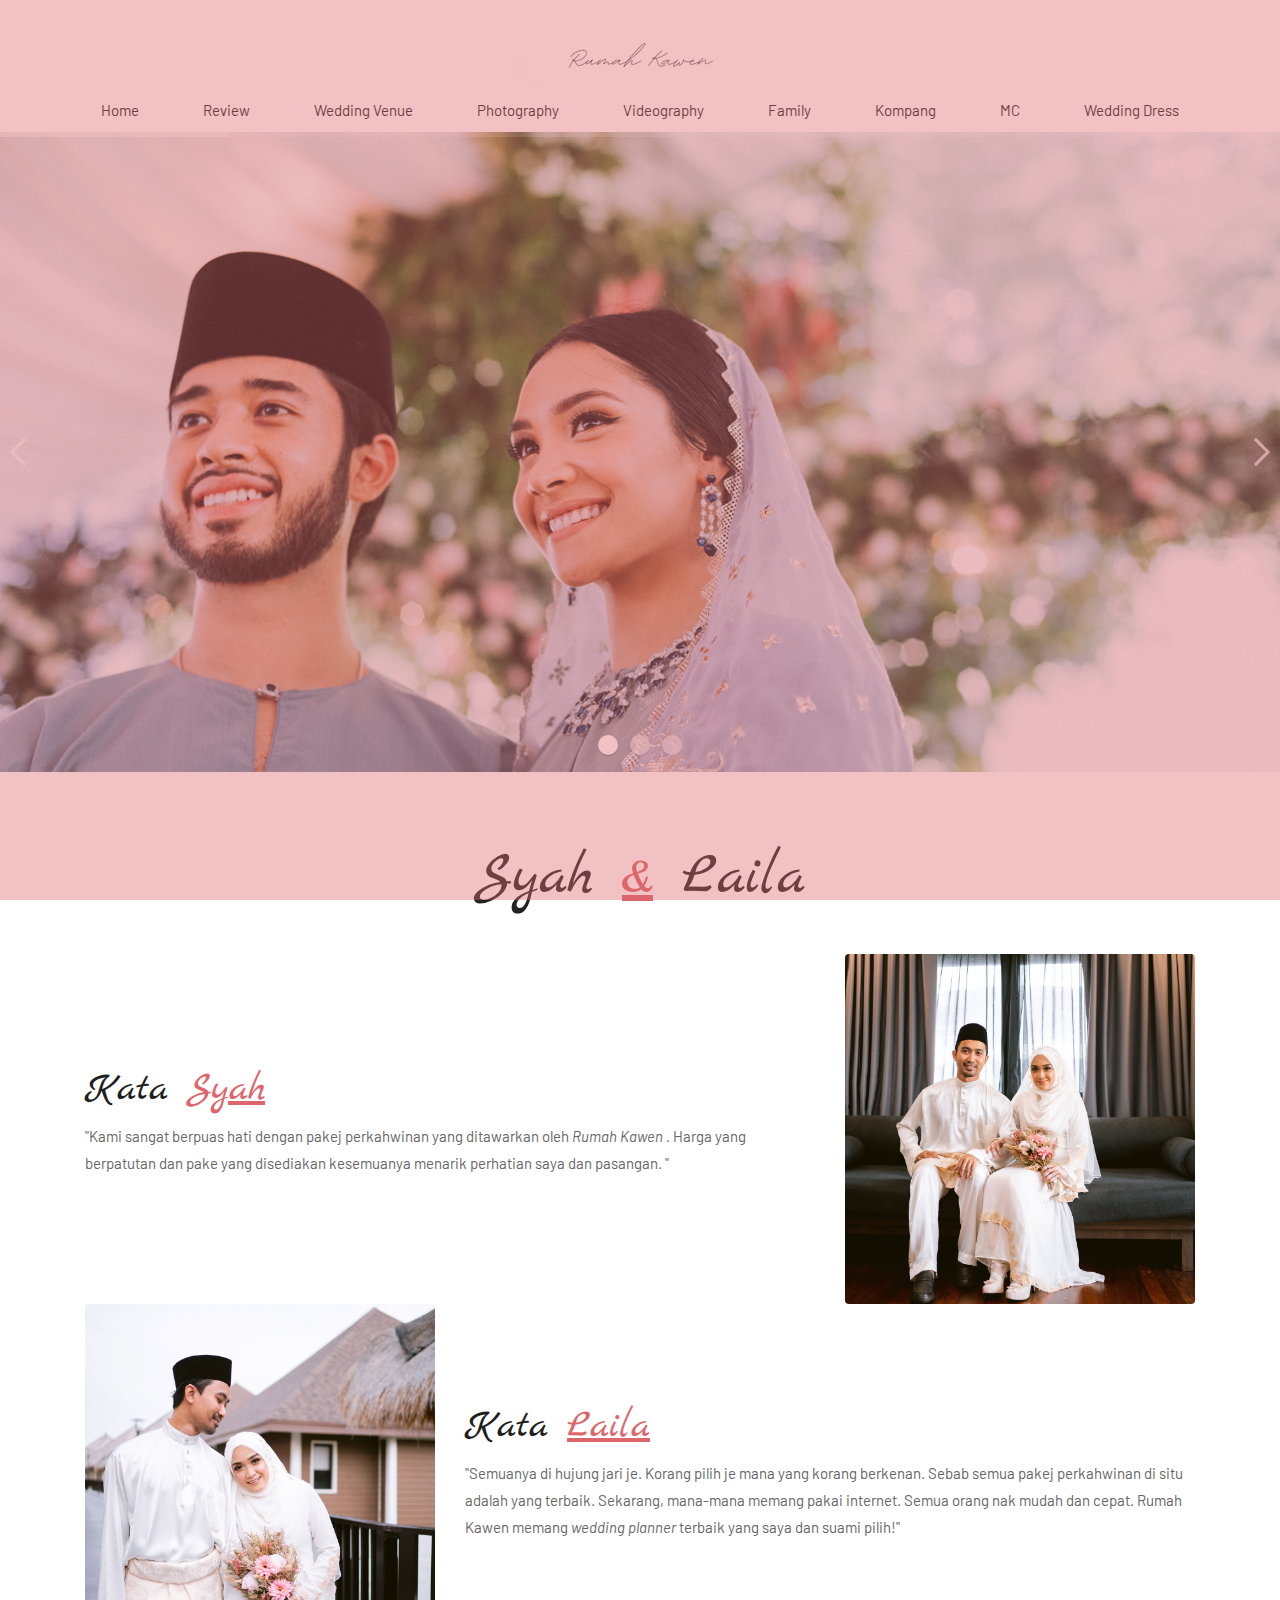
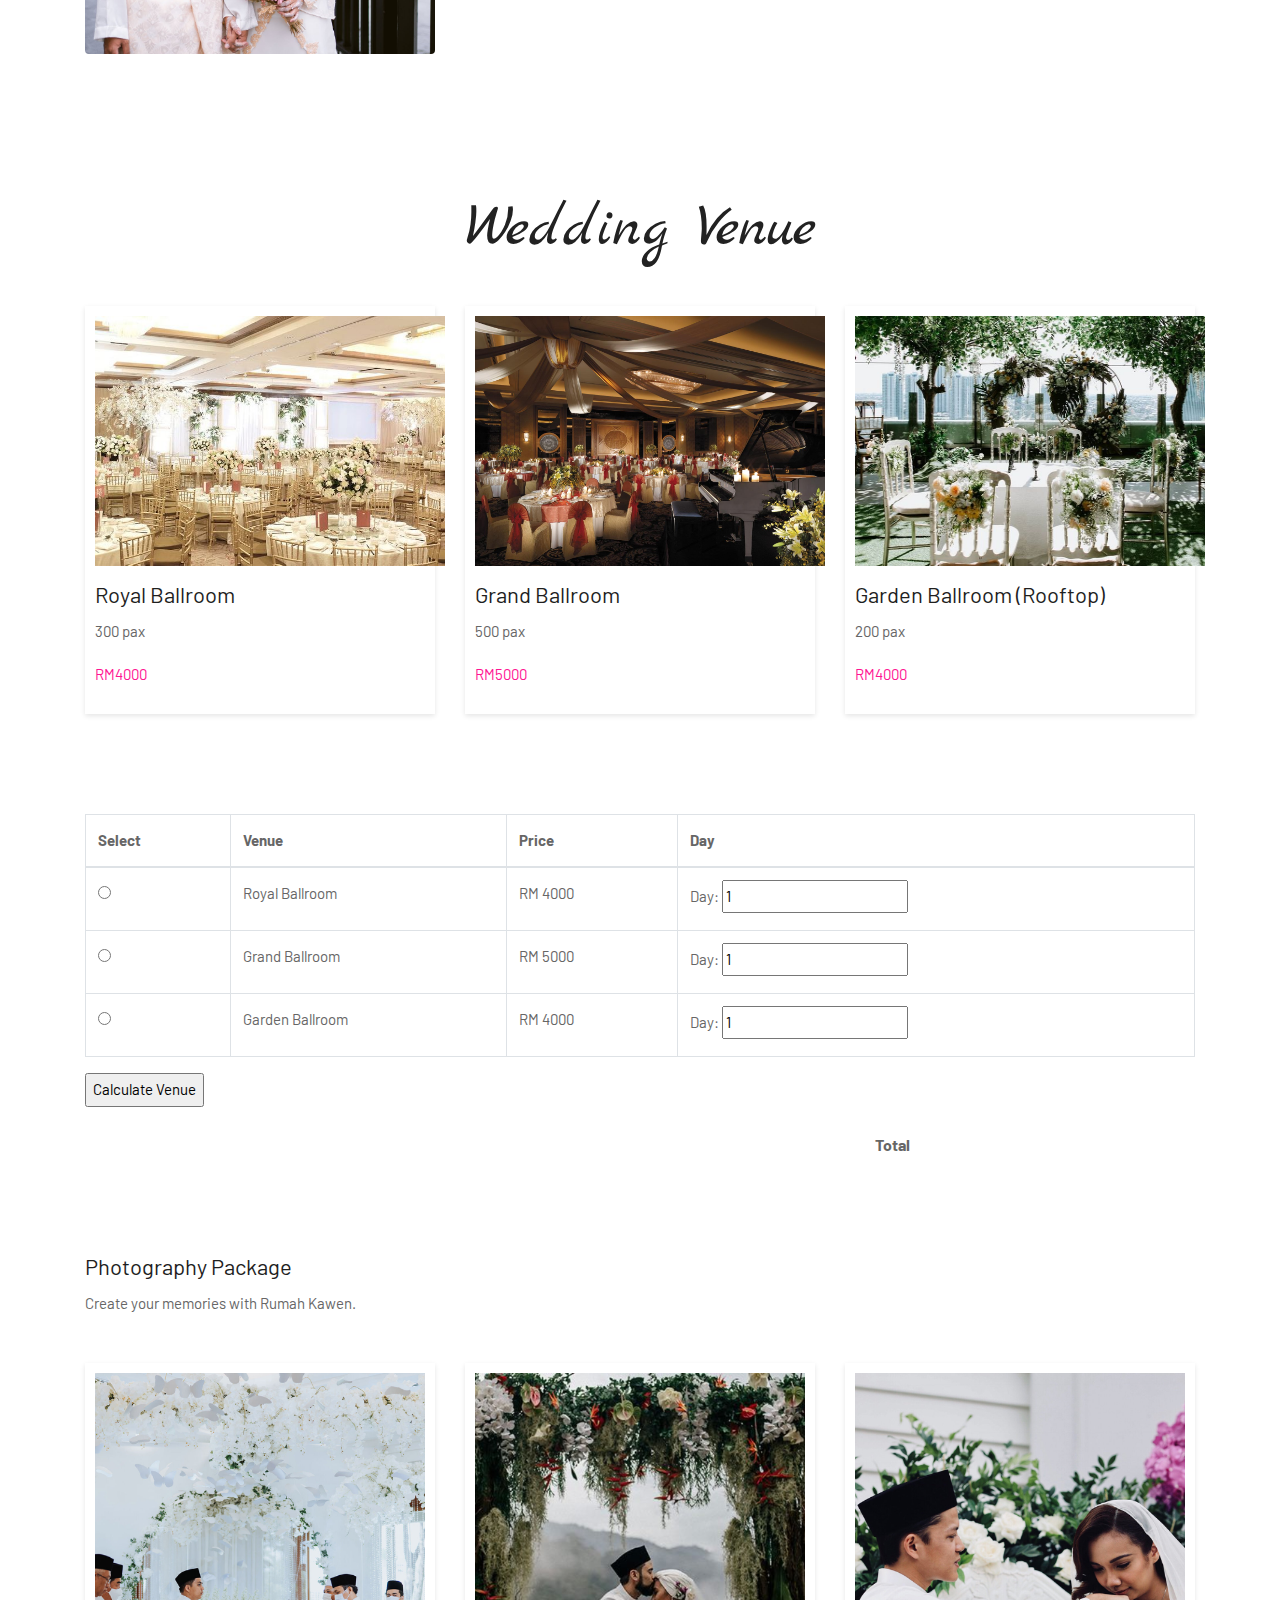
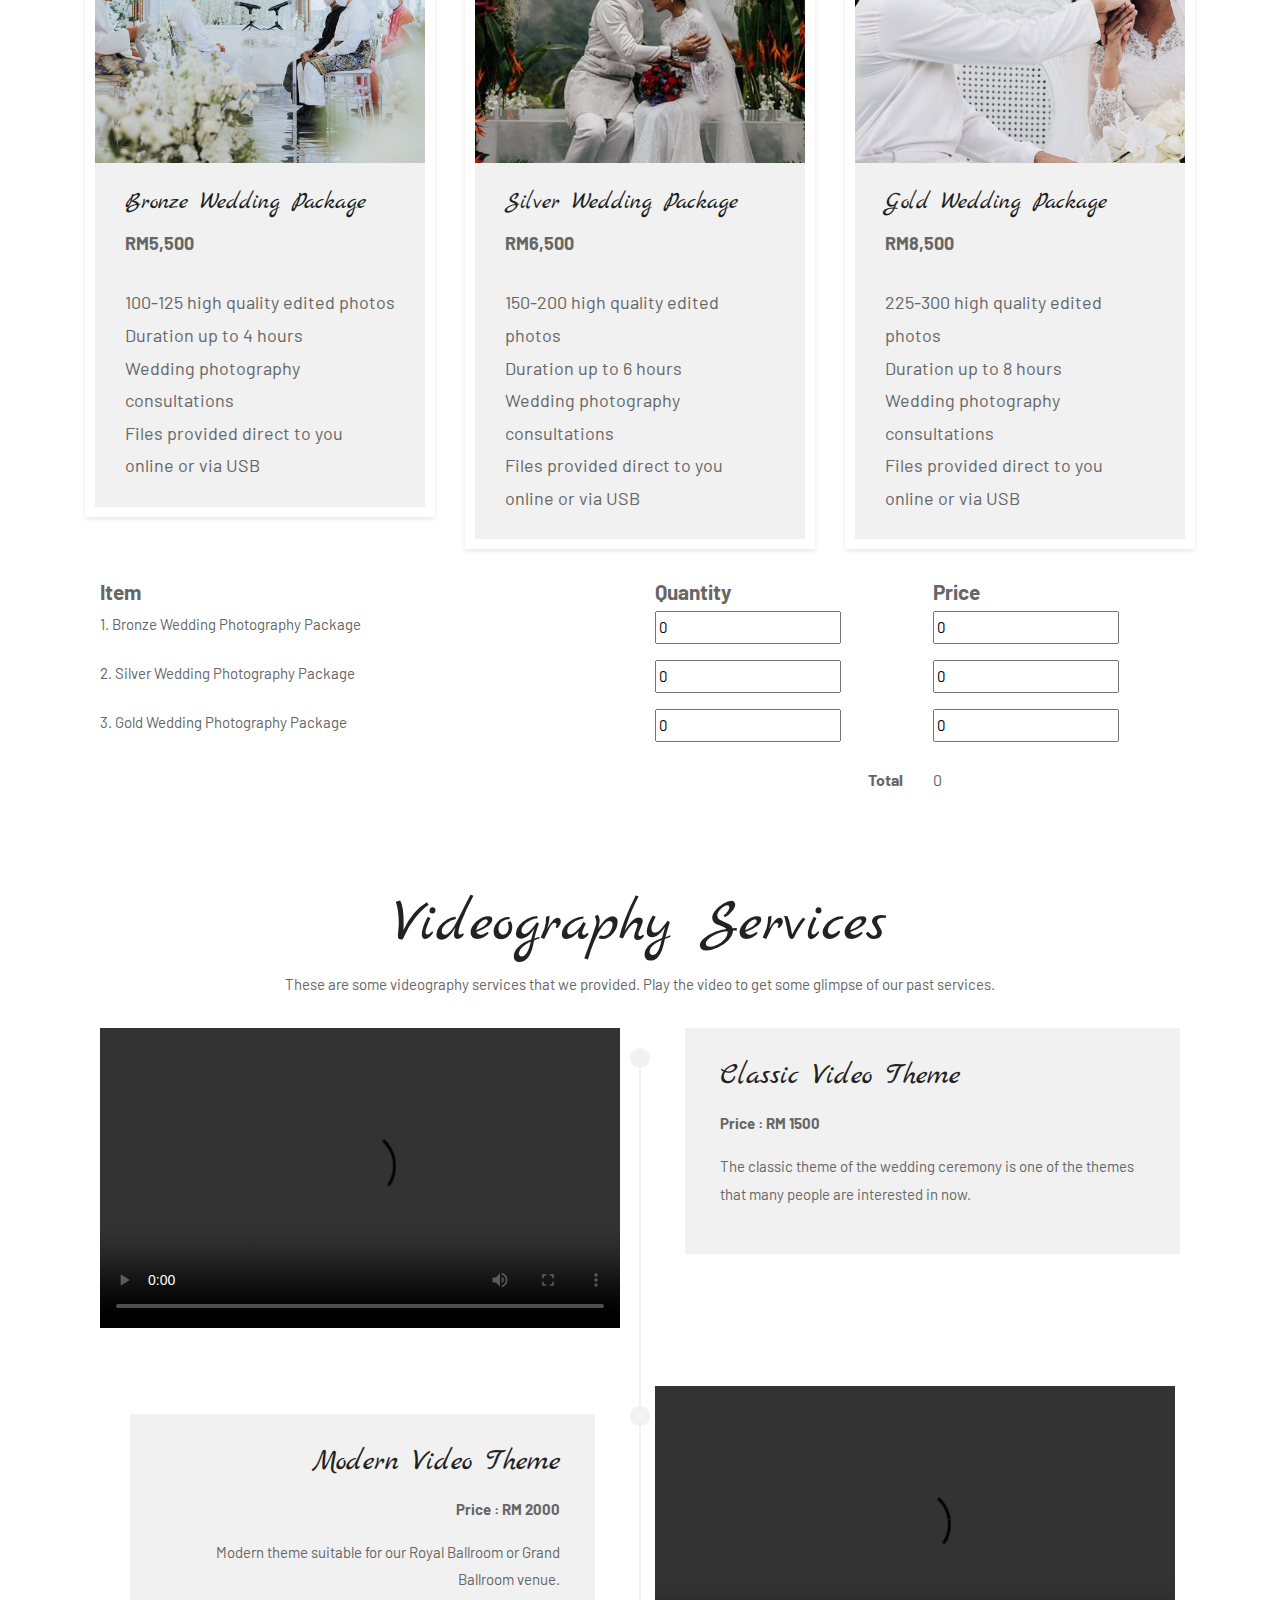
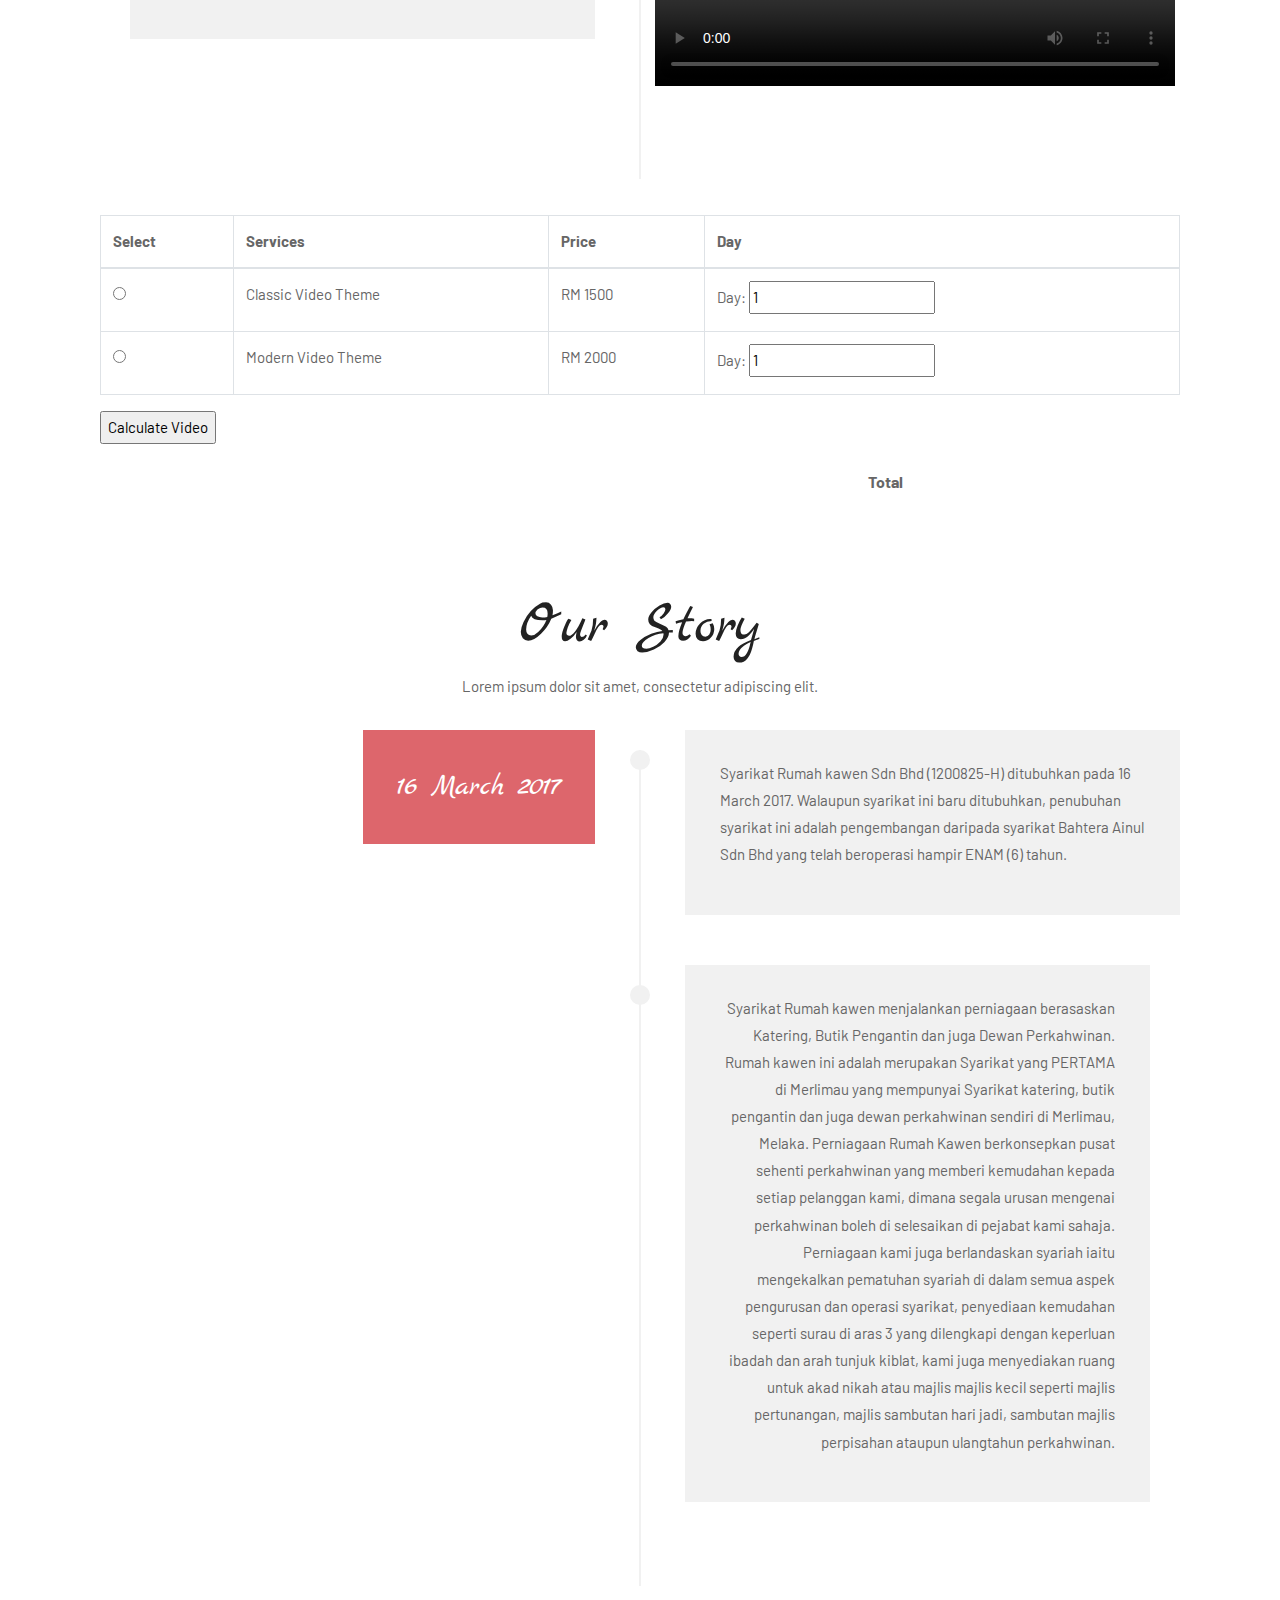
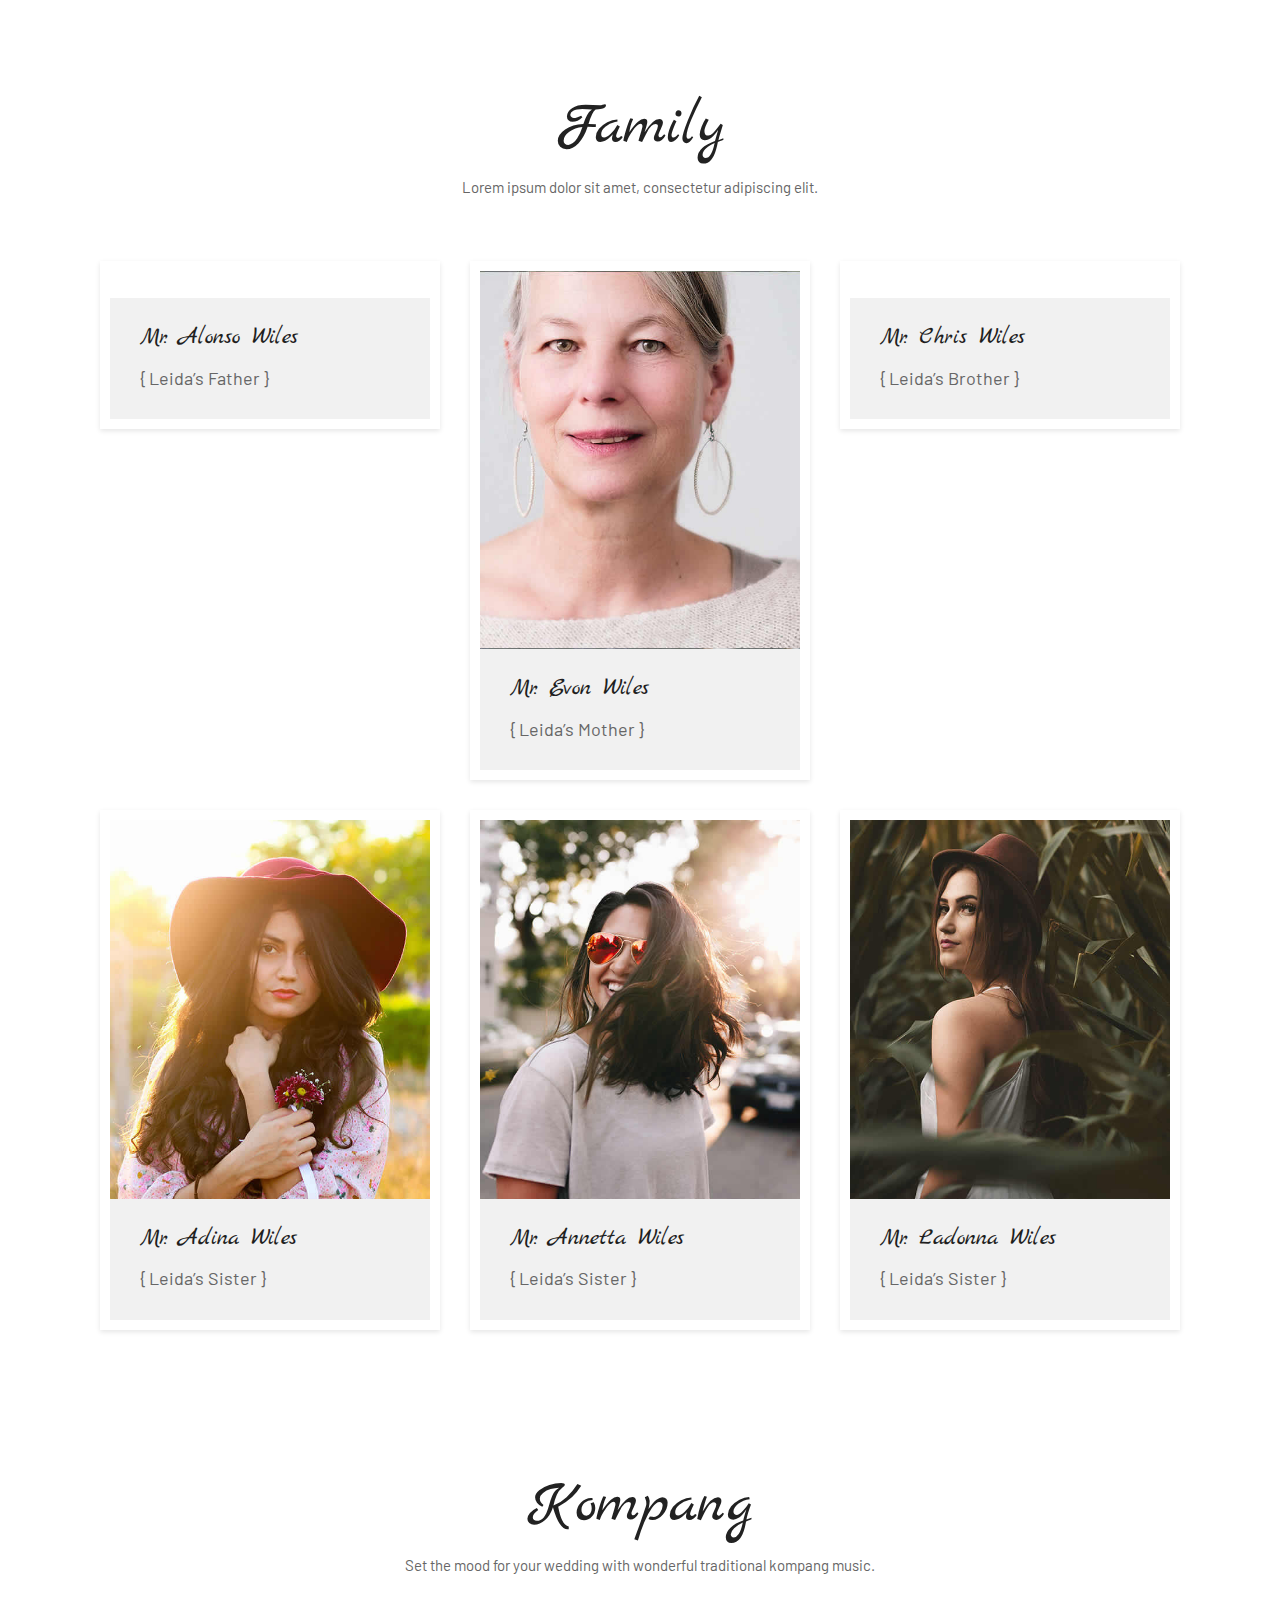
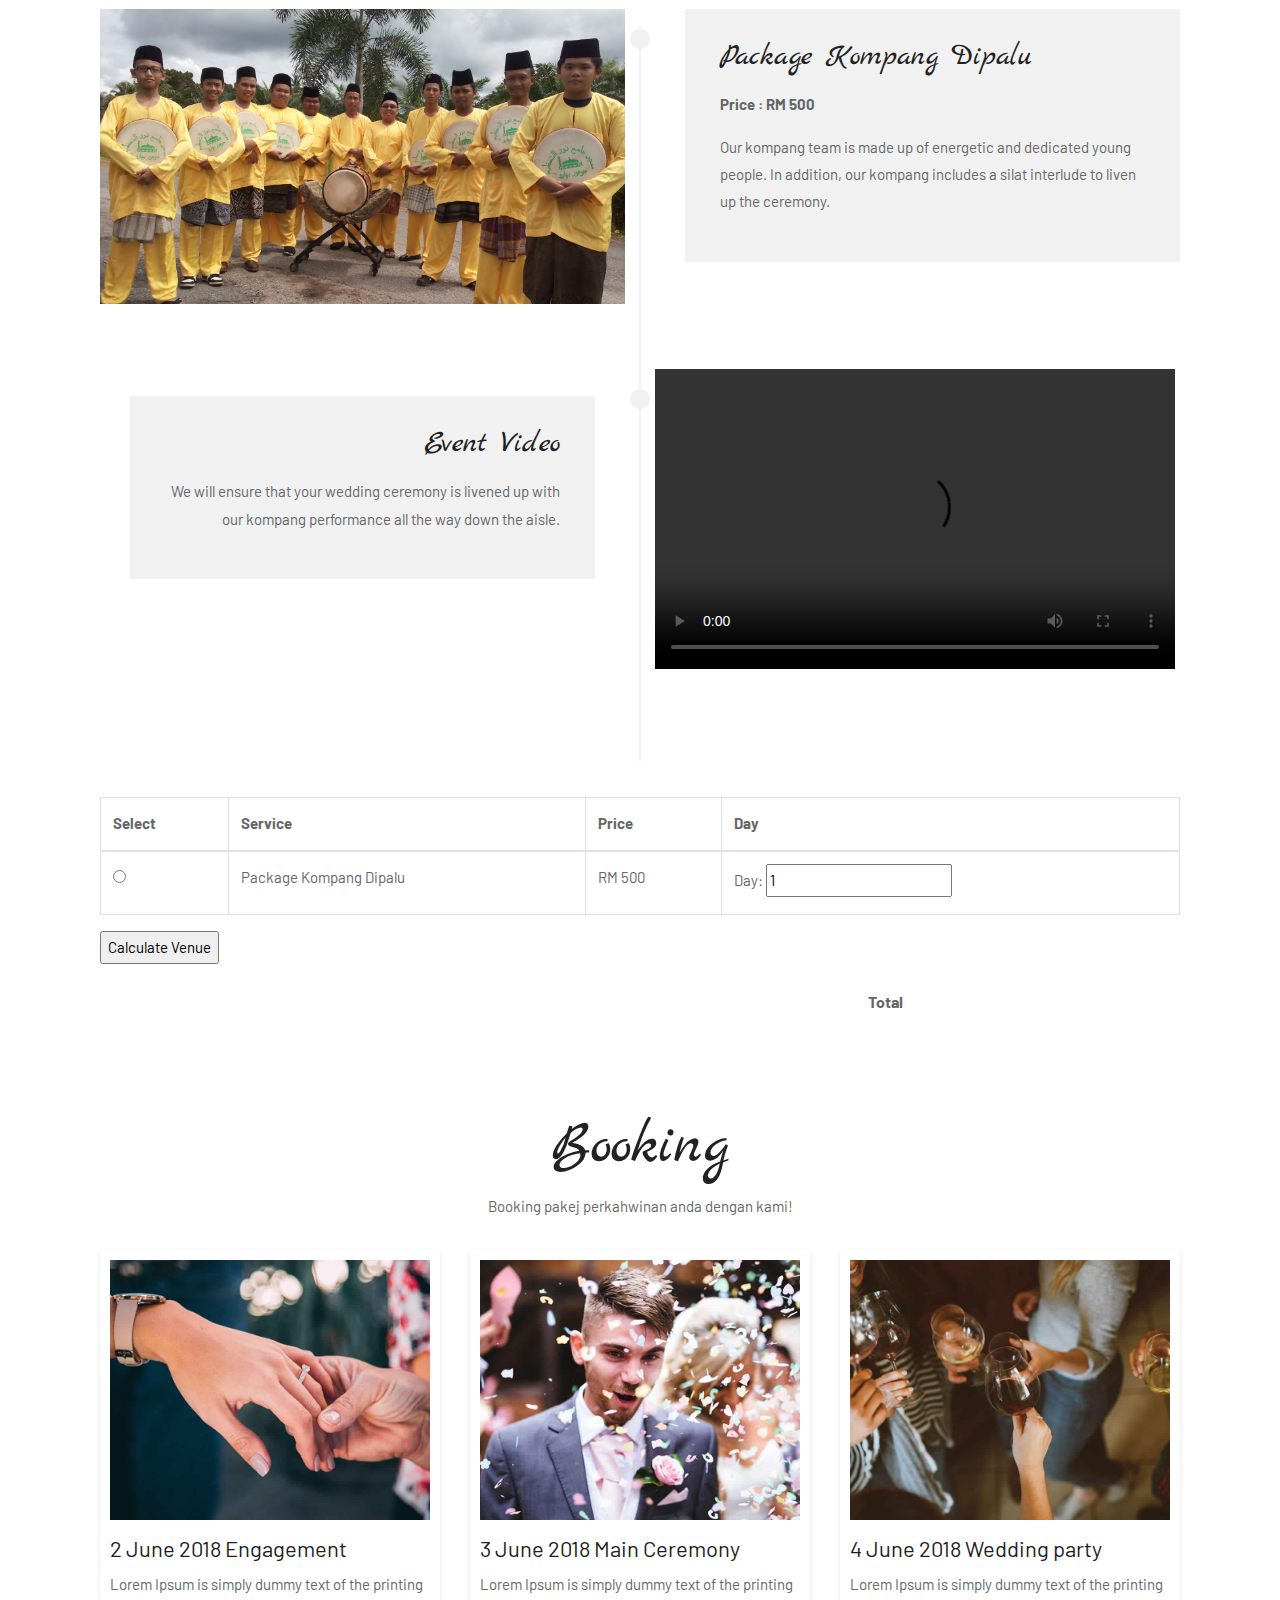
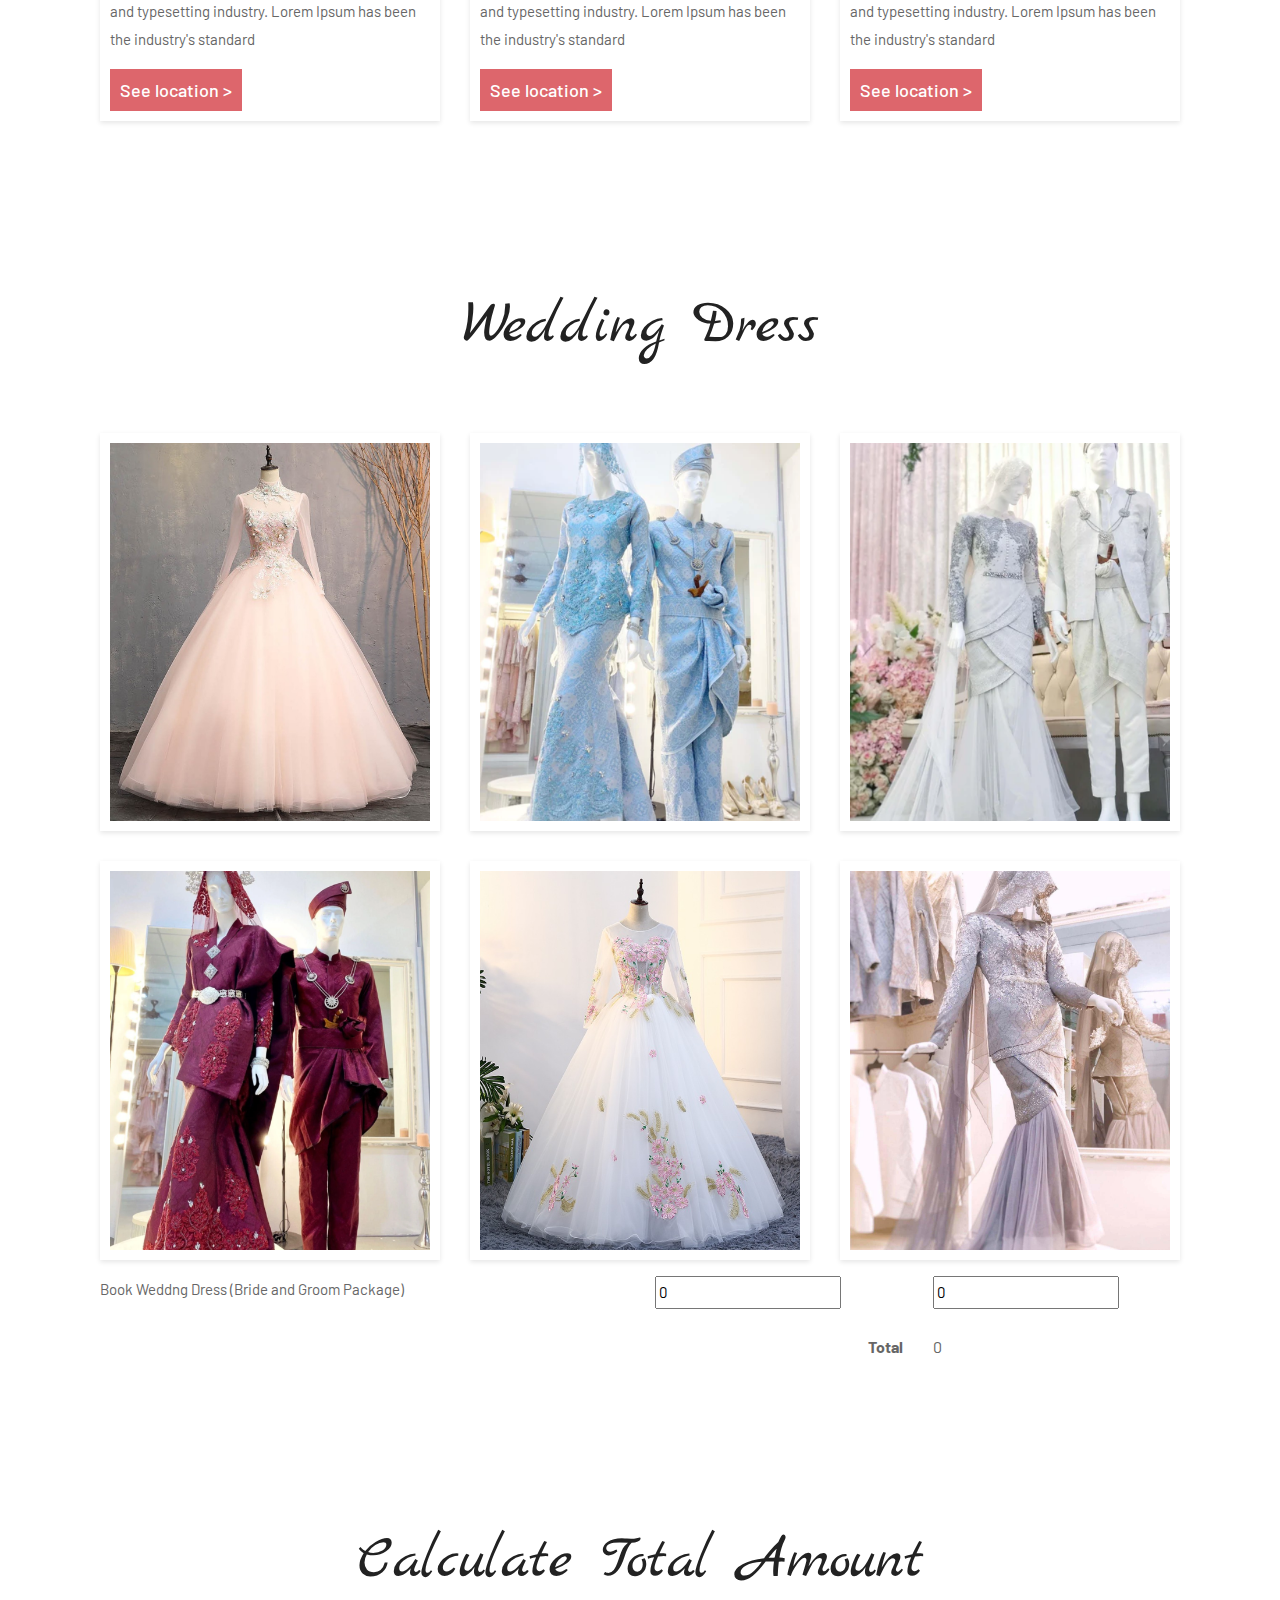
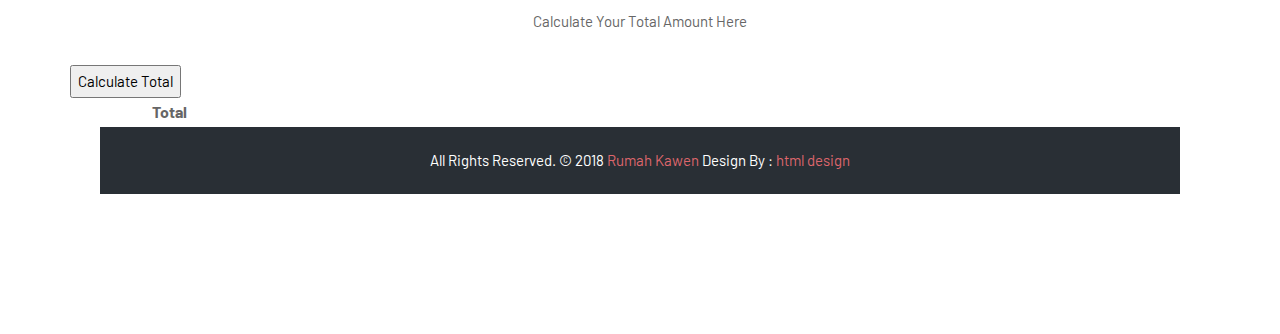
==== commit 5a0e0d84: "Update index.html" ====
--- a/index.html
+++ b/index.html
@@ -57,8 +57,8 @@
                 <div>
                     <ul class="navbar">
                         <li><a class="link active" href="#home">Home</a></li>
-                        <li><a class="link" href="#about">About Us</a></li>
-                        <li><a class="link" href="#story">Wedding Venue</a></li>
+                        <li><a class="link" href="#about">Review</a></li>
+                        <li><a class="link" href="#venue">Wedding Venue</a></li>
 						<li><a class="link" href="#photography">Photography</a></li>
 						<li><a class="link" href="#videography">Videography</a></li>
                         <li><a class="link" href="#family">Family</a></li>
@@ -977,37 +977,30 @@
 	<!-- End Contact -->
 
 	<!-- Start Events -->
+	
+
 	<div id="calculator" class="events-box">
 		<div class="container">
 			<div class="row">
 				<div class="col-lg-12">
 					<div class="title-box">
-						<h2>This is your total amount</h2>
-						<p>Please check your total amount below.</p>
-					</div>
-				</div>
-			</div>
-			<div class="container">
-				<div class="row">
-					
-						
-						<input type="button" id="calculate-total-button" value="Calculate Total" onclick="calculateTotalCost()">
-
-
-							
-								<div class="col-9 text-right total">
-								Total
-
-									<div id="total-cost">
-
-									</div>						
-							
-
-
-				
-			  </div>
-		</div>
+						<h2>Calculate Total Amount</h2>
+						<p> Calculate Your Total Amount Here </p>
+					</div>
+				</div>
+
+				<div class="row">	
+					<input type="button" id="calculate-total-button" value="Calculate Total" onclick="calculateTotalCost()">
+							<div class="col-9 text-right total">
+							Total
+							<div id="total-cost">
 	</div>
+			</div>
+			
+		</div>
+	</div>
+
+
 <script>
 
 function calculateTotalCost() {
@@ -1027,7 +1020,7 @@
 	<!-- End Events -->
 	
 	<!-- Start Footer -->
-	<footer class="footer-box">
+	<footer class="footer-box ">
 		<div class="container">
 			<div class="row">
 				<div class="col-lg-12">
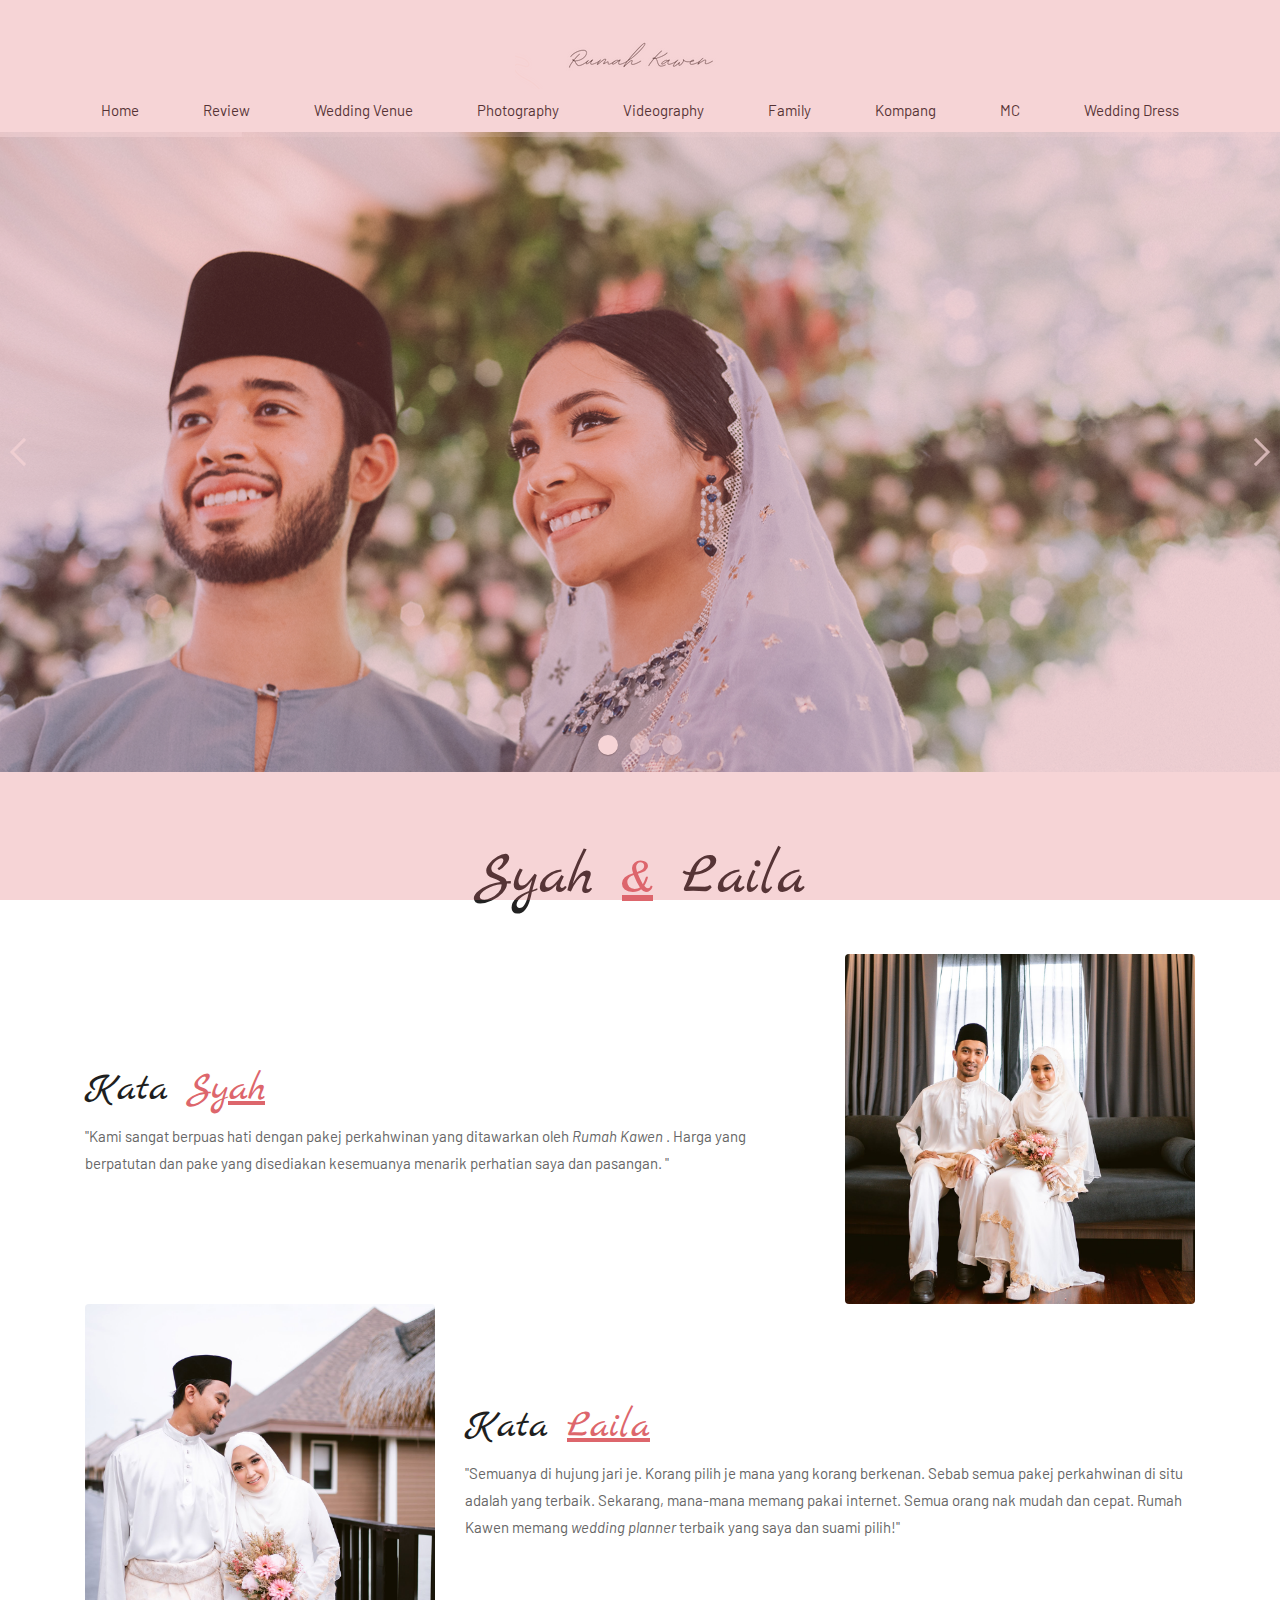
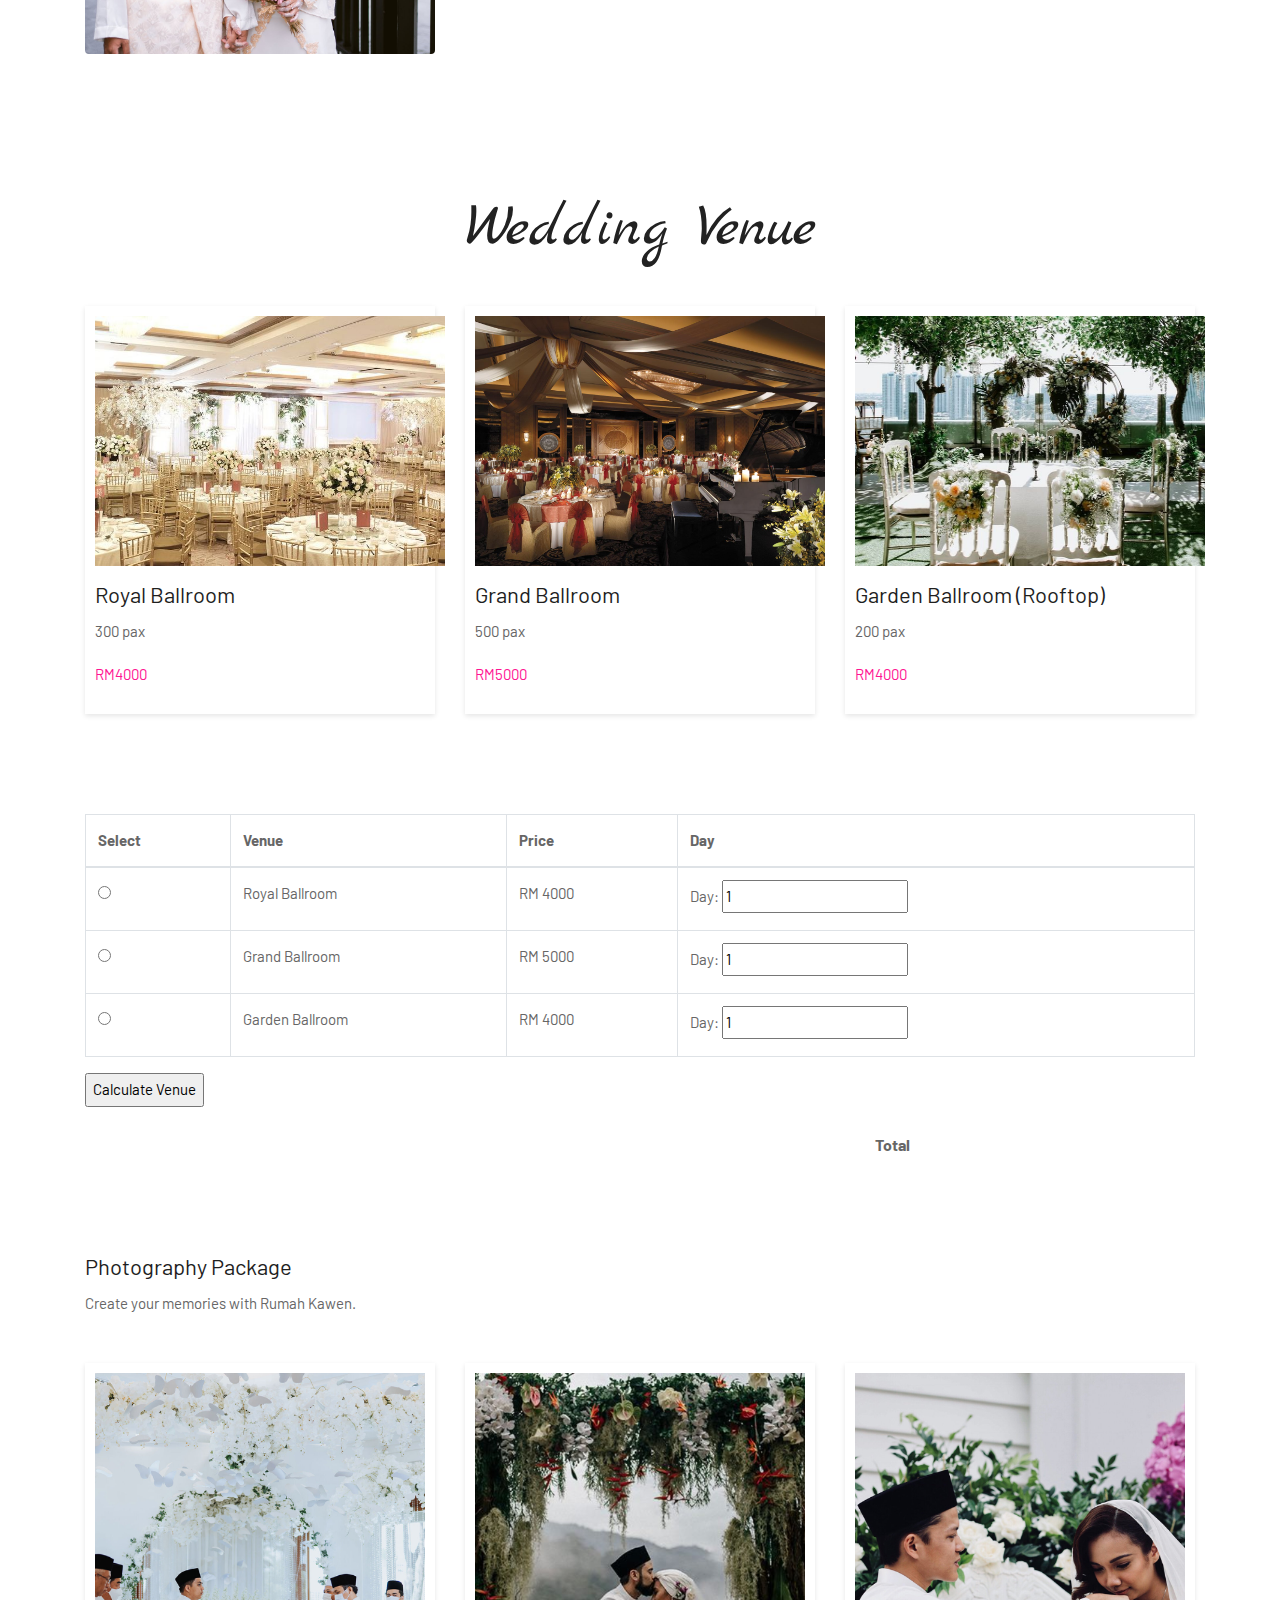
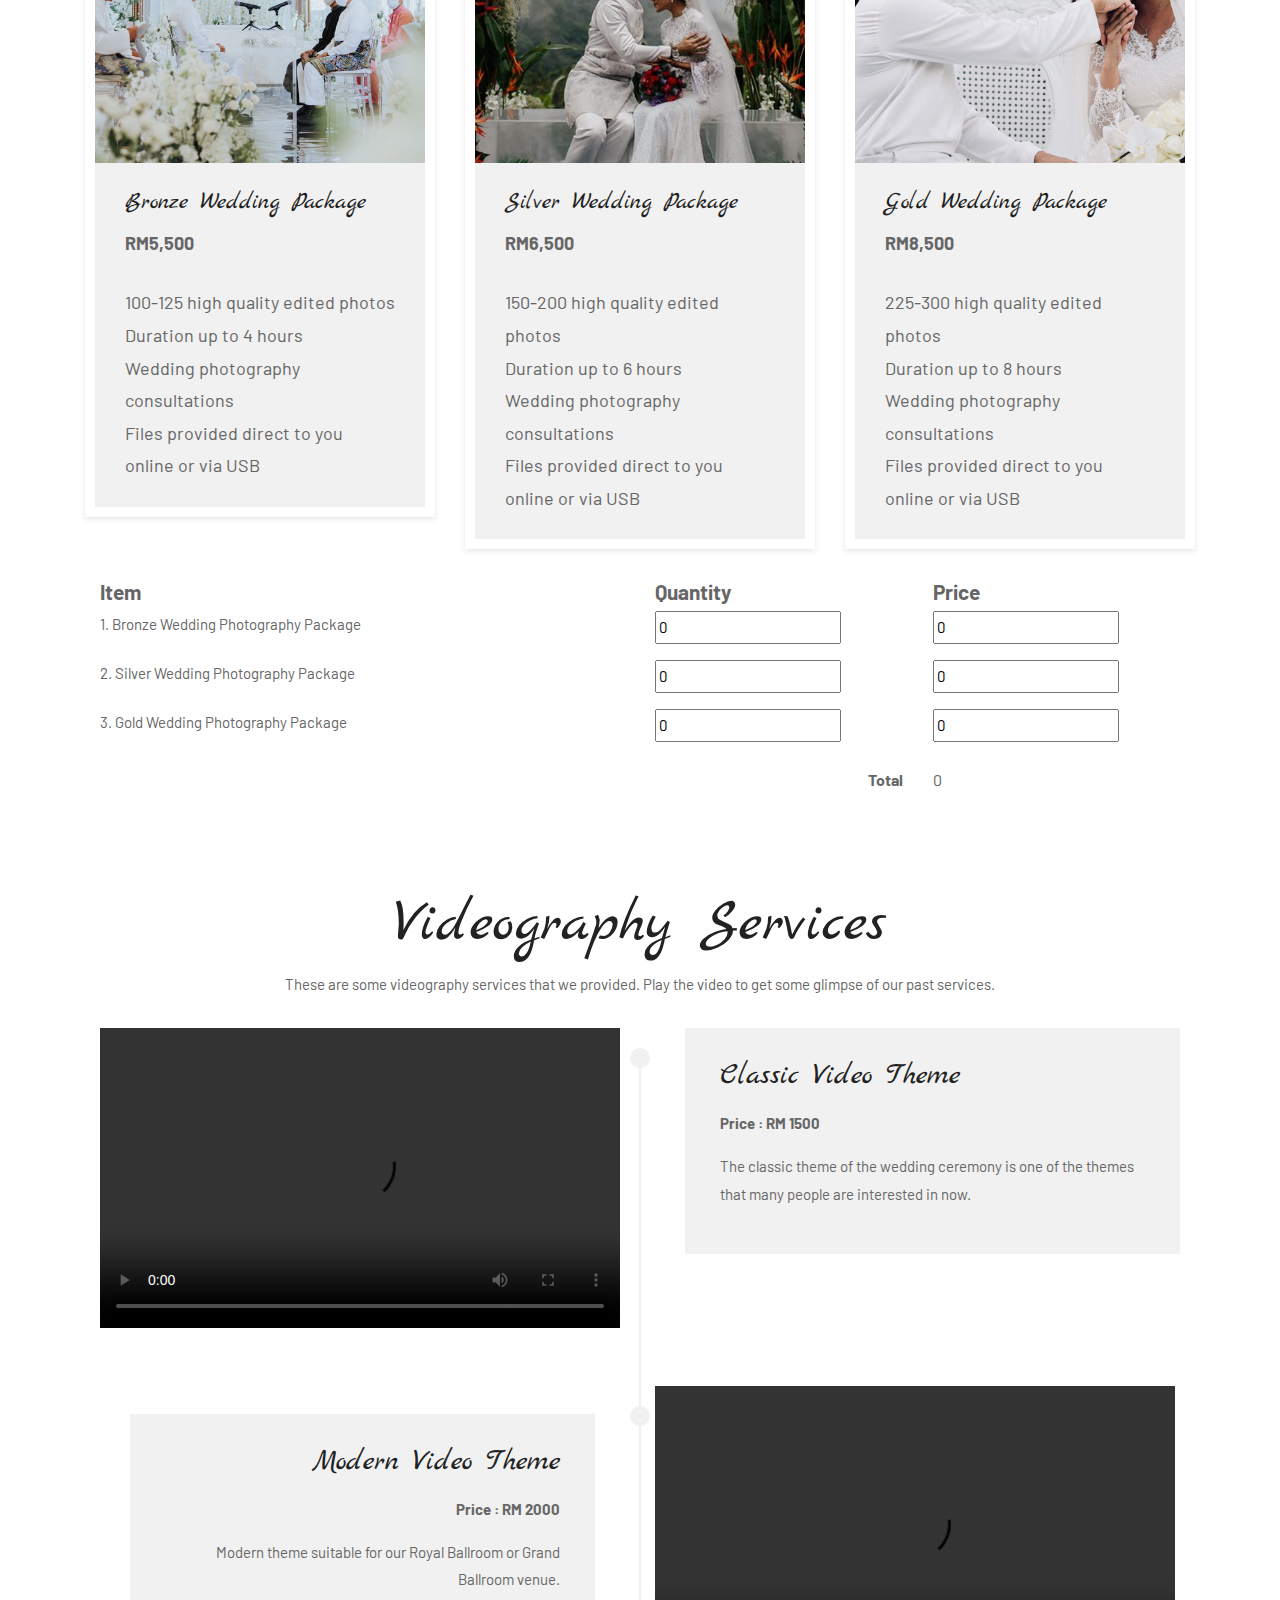
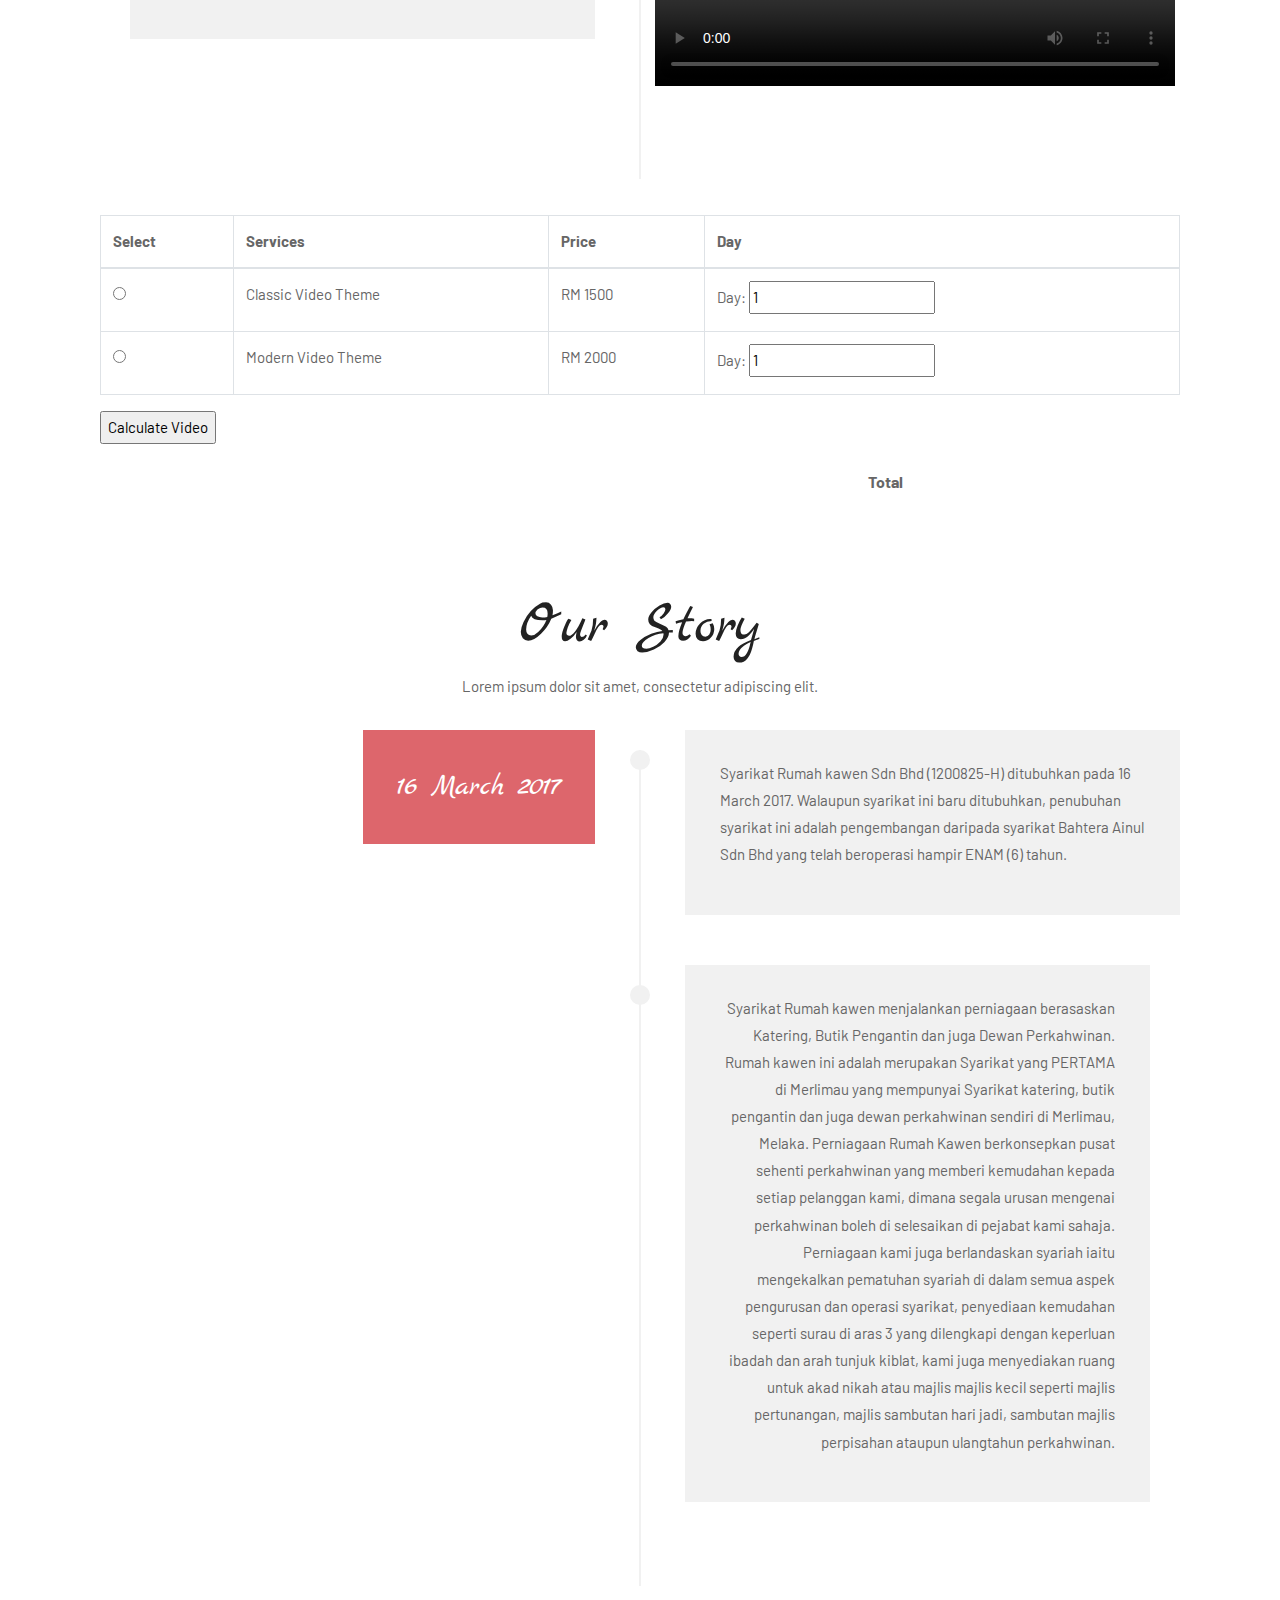
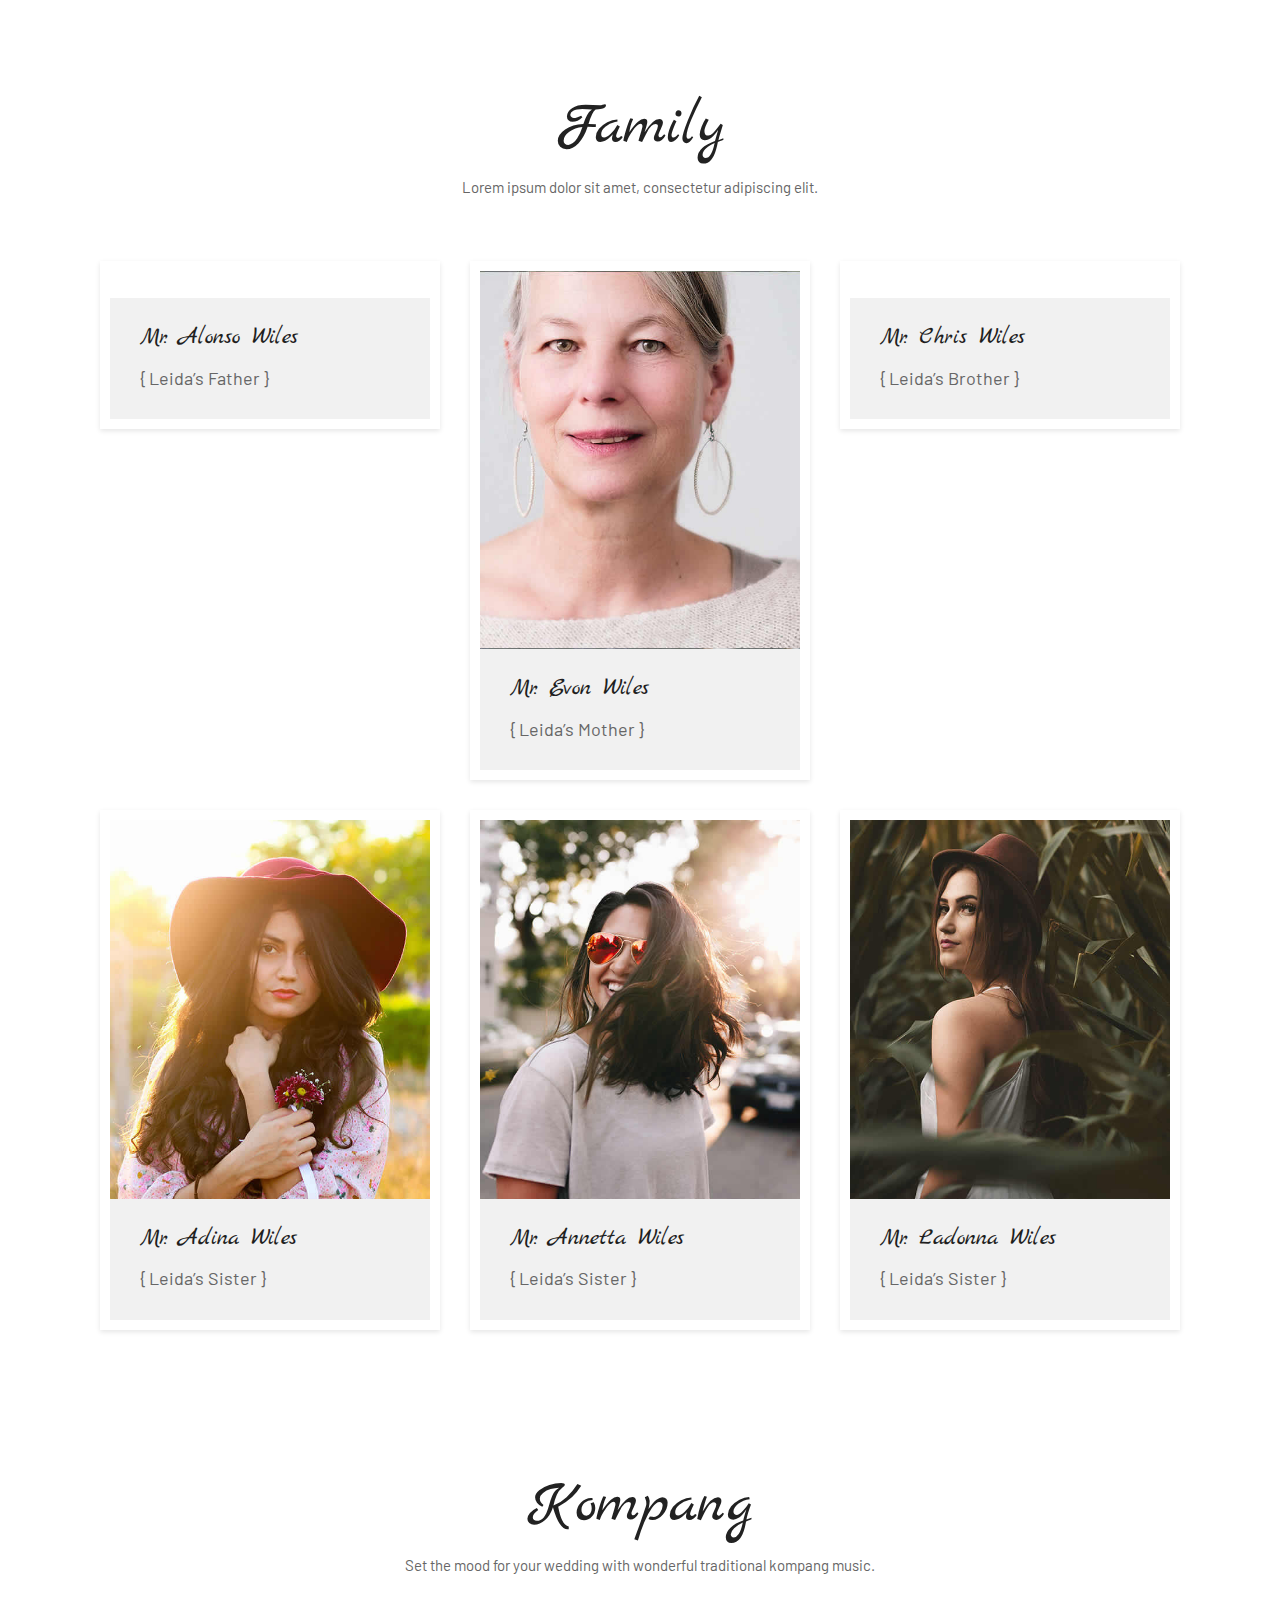
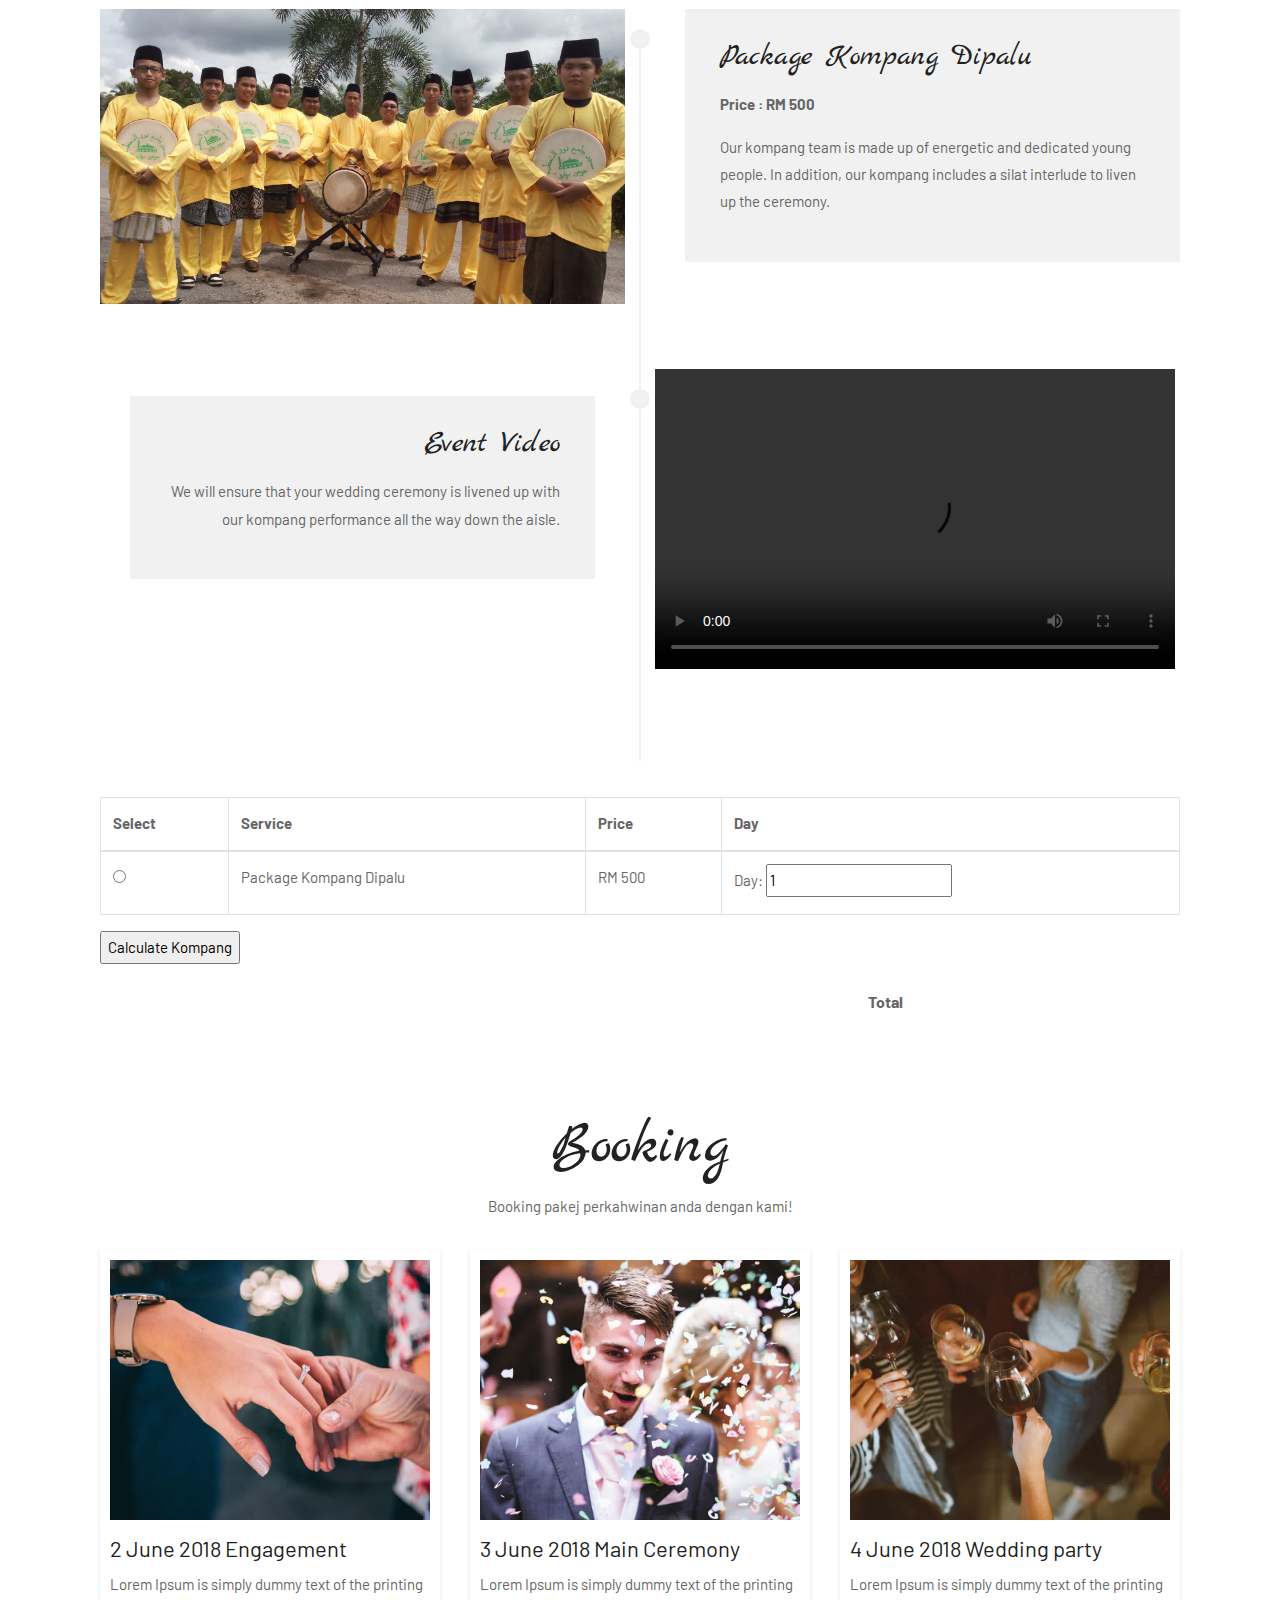
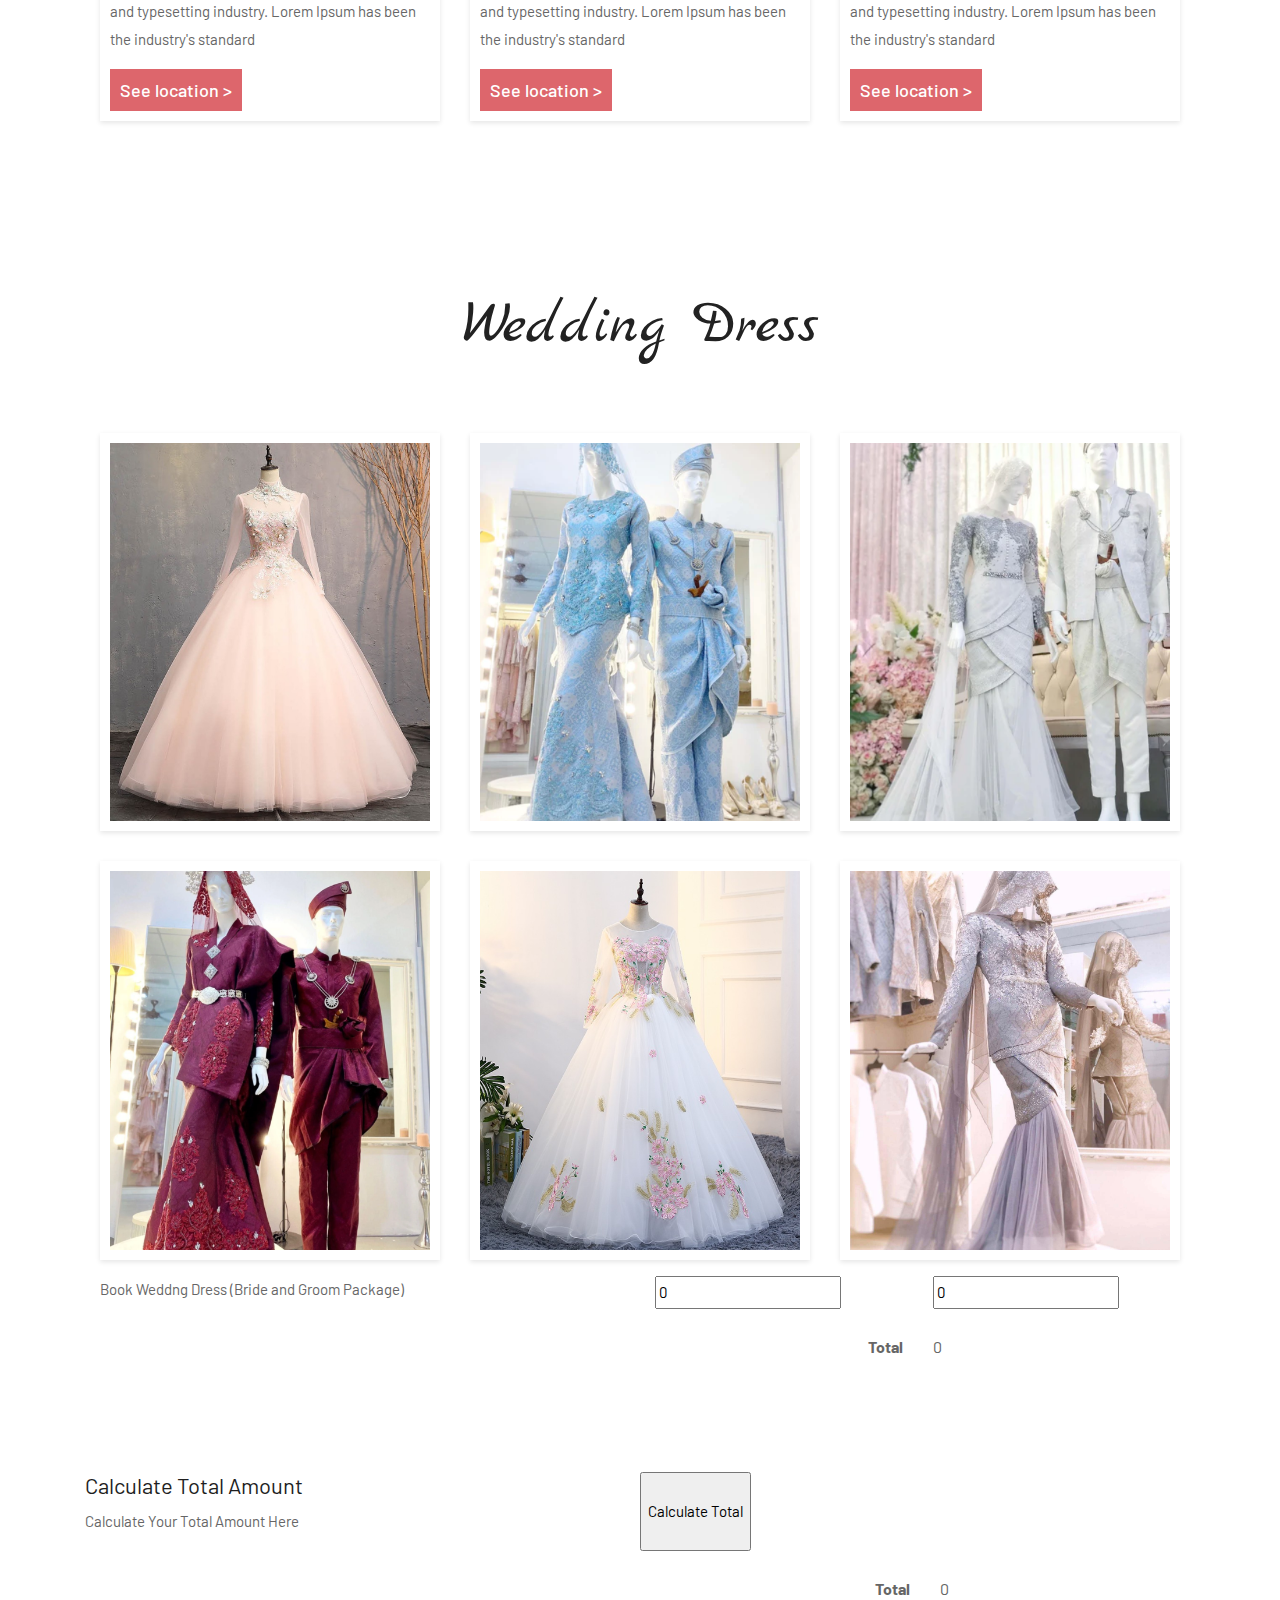
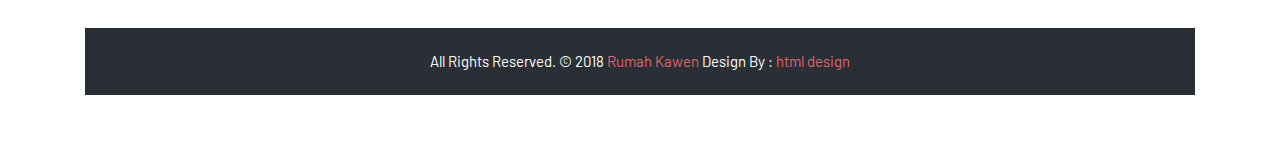
==== commit ea66268c: "Update index.html" ====
--- a/index.html
+++ b/index.html
@@ -744,7 +744,7 @@
 			  </tbody>
 			</table>
 
-			<input type="button" id="calculate-kompang-button" value="Calculate Venue" onclick="calculateKompangCost()">
+			<input type="button" id="calculate-kompang-button" value="Calculate Kompang" onclick="calculateKompangCost()">
 
 
 			<div class="row my-4">
@@ -977,28 +977,30 @@
 	<!-- End Contact -->
 
 	<!-- Start Events -->
-	
-
-	<div id="calculator" class="events-box">
-		<div class="container">
-			<div class="row">
-				<div class="col-lg-12">
-					<div class="title-box">
-						<h2>Calculate Total Amount</h2>
-						<p> Calculate Your Total Amount Here </p>
-					</div>
-				</div>
-
-				<div class="row">	
-					<input type="button" id="calculate-total-button" value="Calculate Total" onclick="calculateTotalCost()">
-							<div class="col-9 text-right total">
-							Total
-							<div id="total-cost">
+
+	<div class="row my-3">
+		<div class="col-6">
+			<h2>Calculate Total Amount</h2>
+			<p> Calculate Your Total Amount Here </p>
+		</div>
+		<input type="button" id="calculate-total-button" value="Calculate Total" onclick="calculateTotalCost()">
+
 	</div>
-			</div>
-			
+	  
+	  
+	<div class="row my-4">
+		<div class="col-9 text-right total">
+		 Total
+		</div>
+		
+		<div class="col-2 total-val" id="total-cost">
+		  <span id="total_valuedress">0</span>
 		</div>
 	</div>
+
+	
+
+	
 
 
 <script>
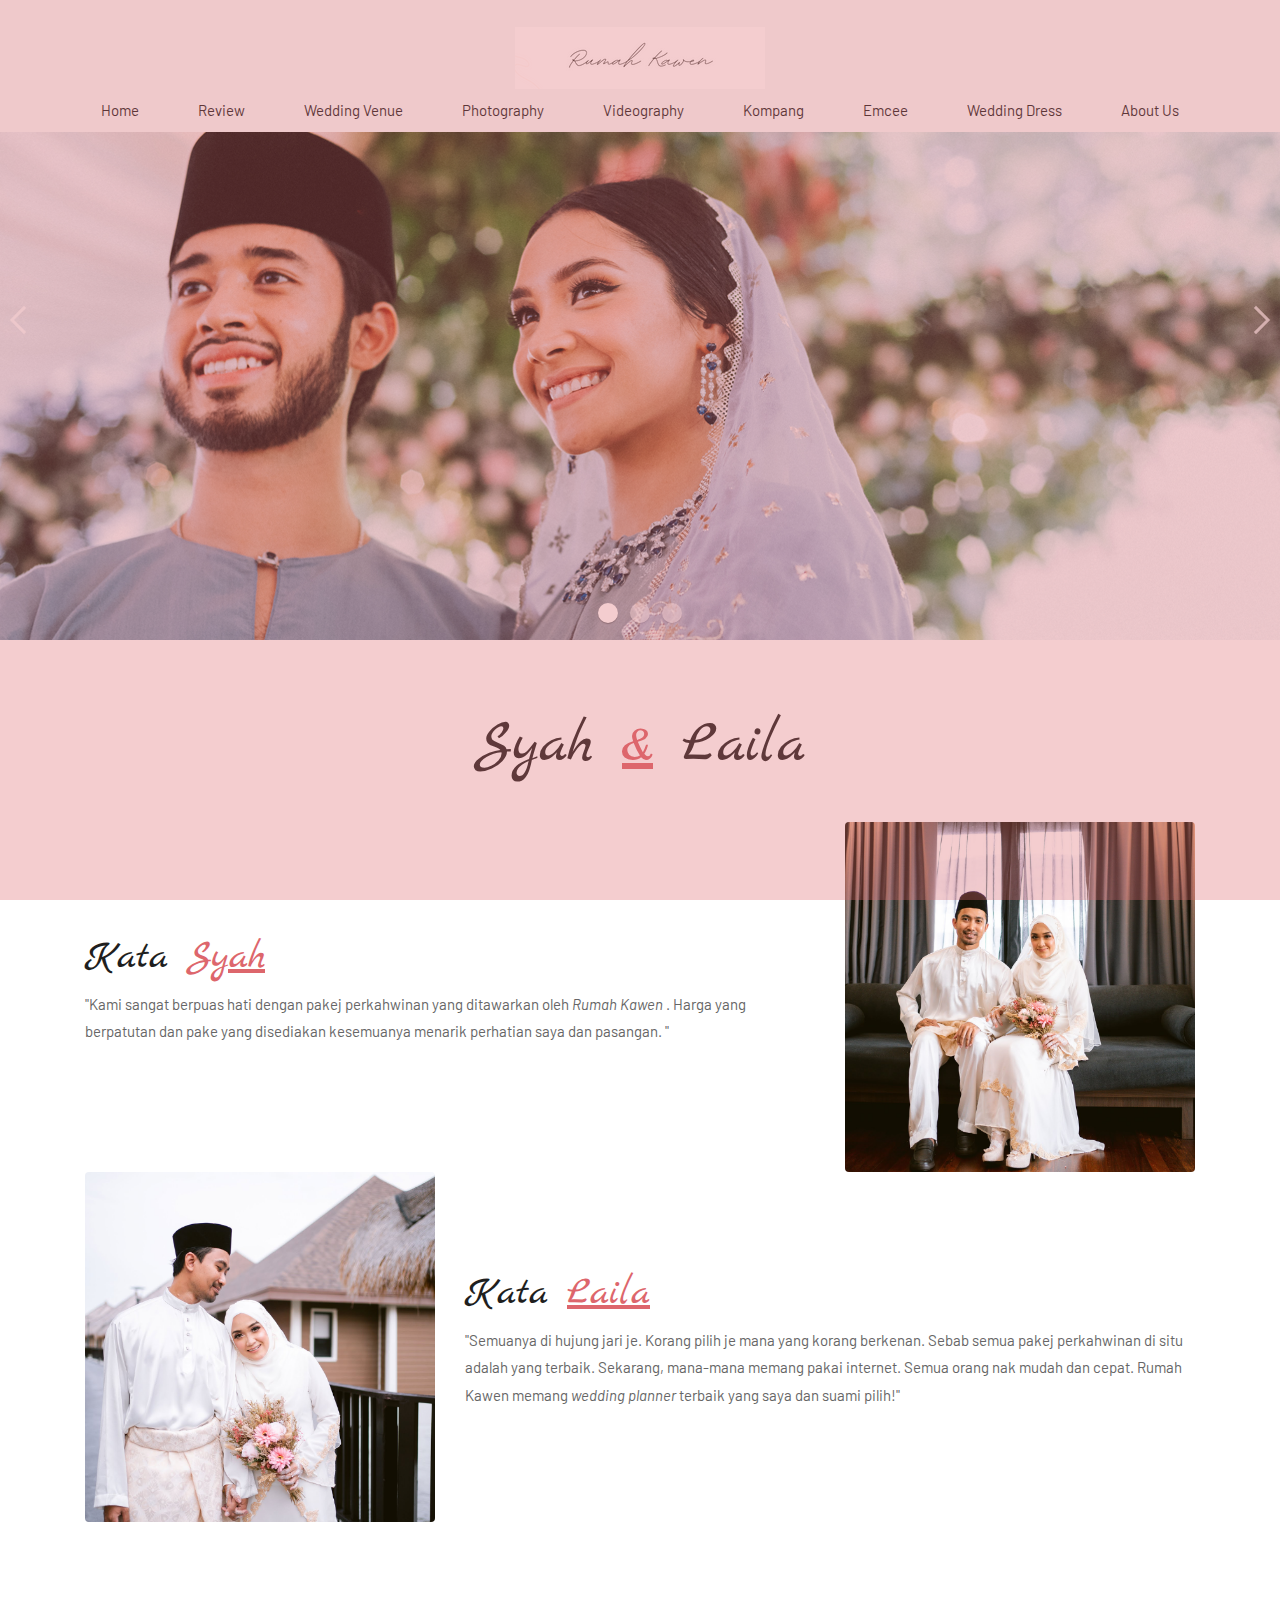
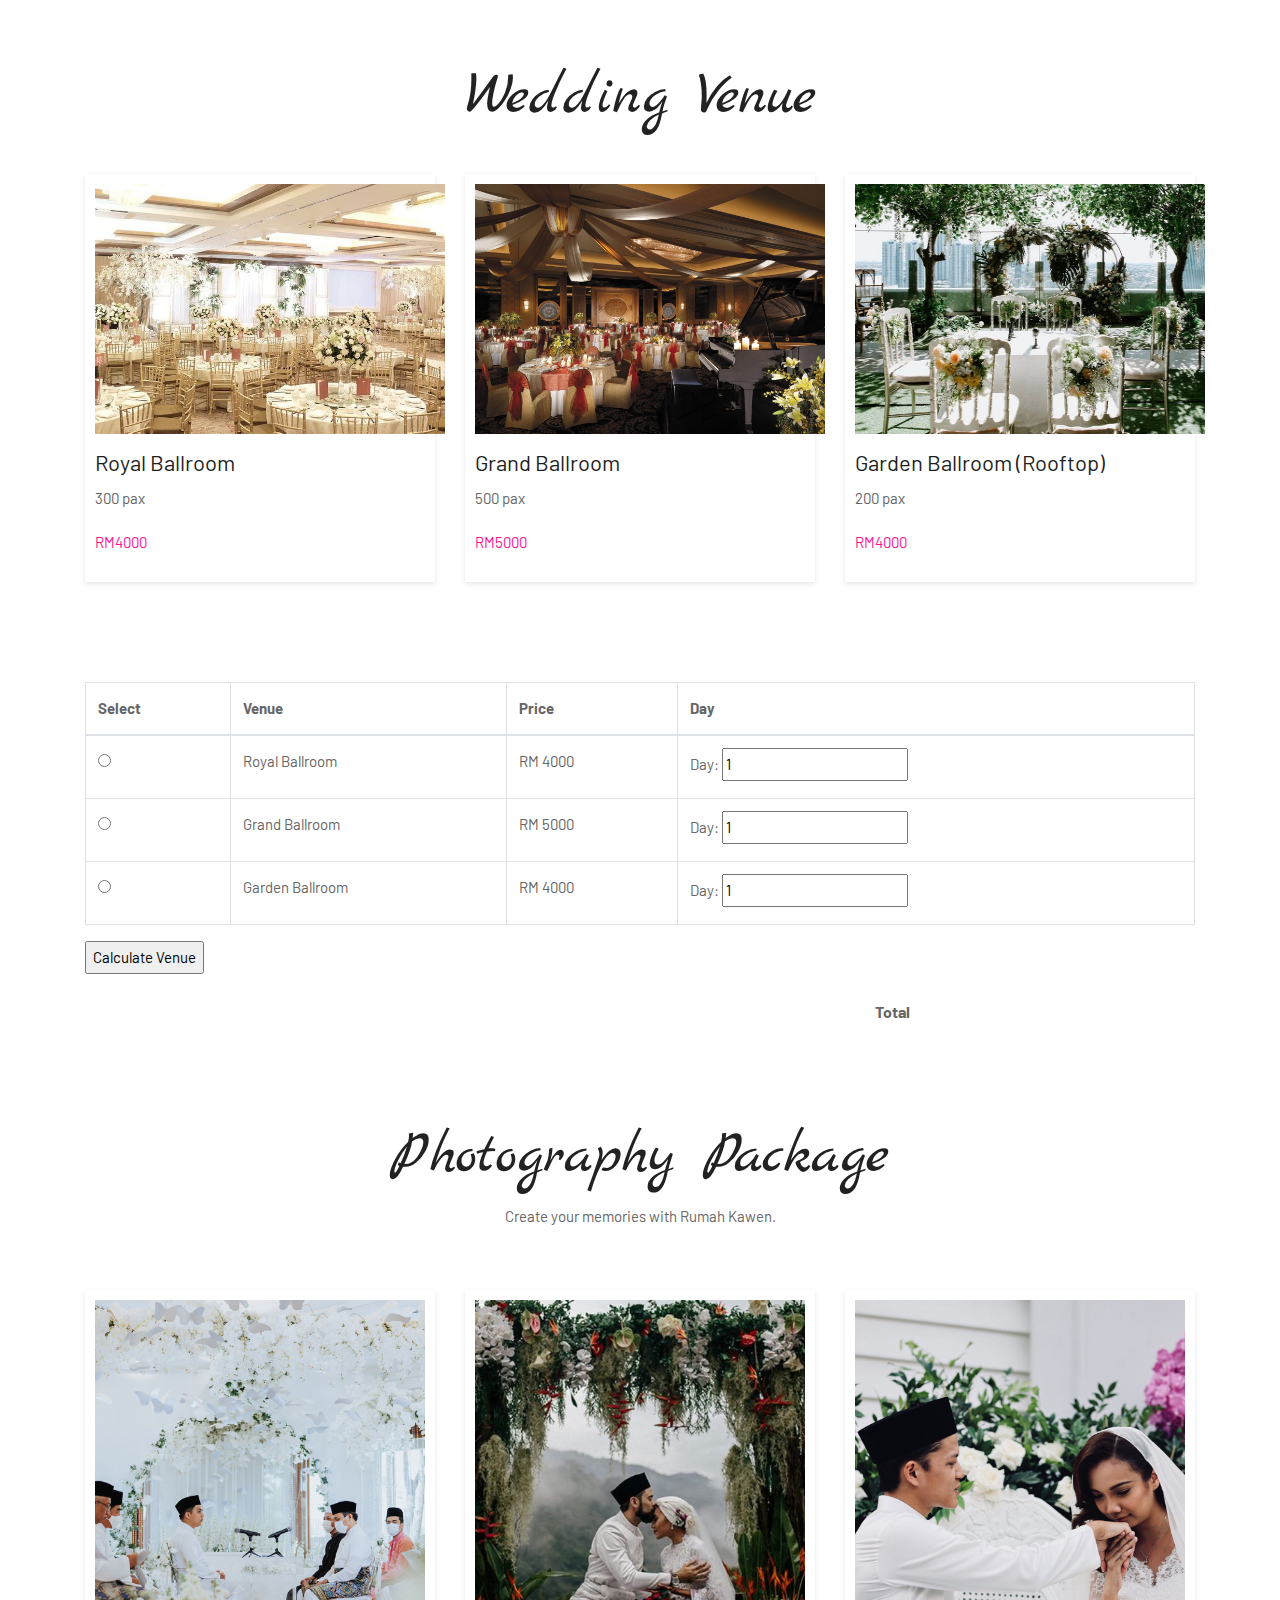
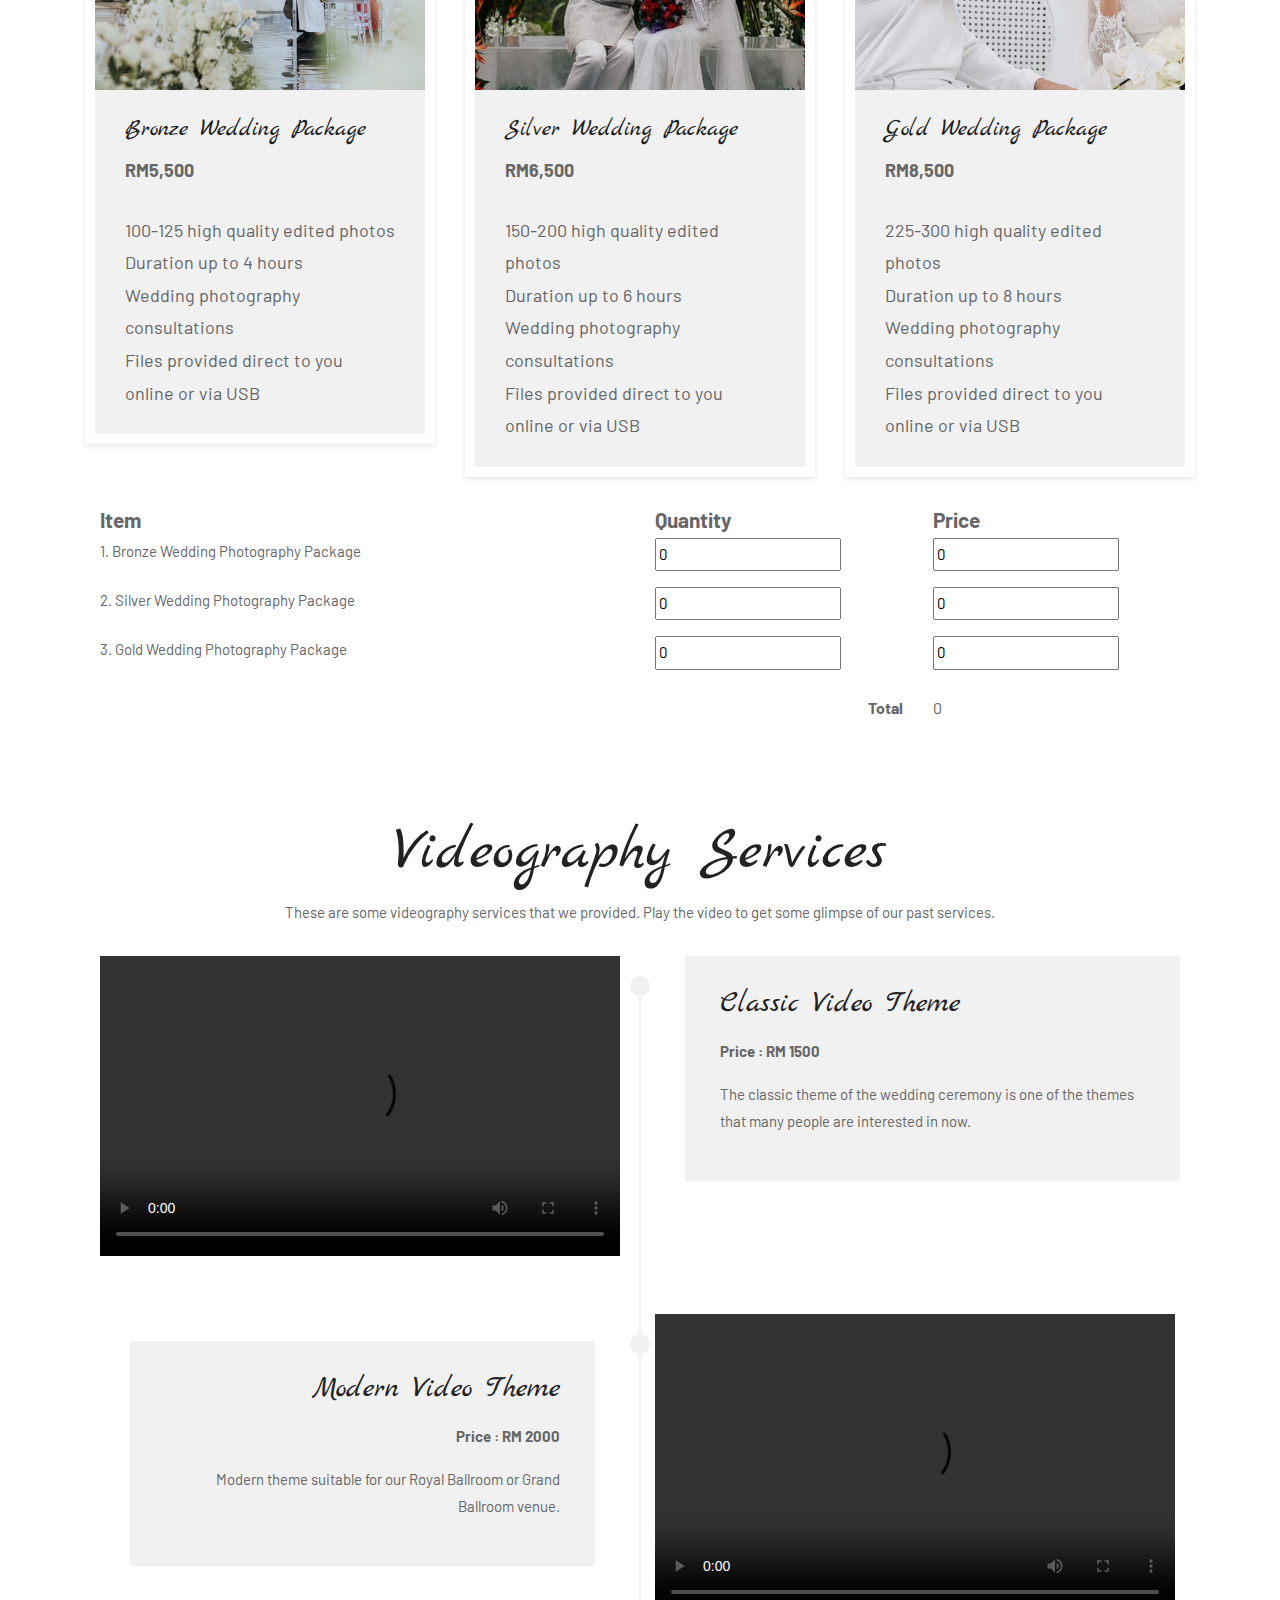
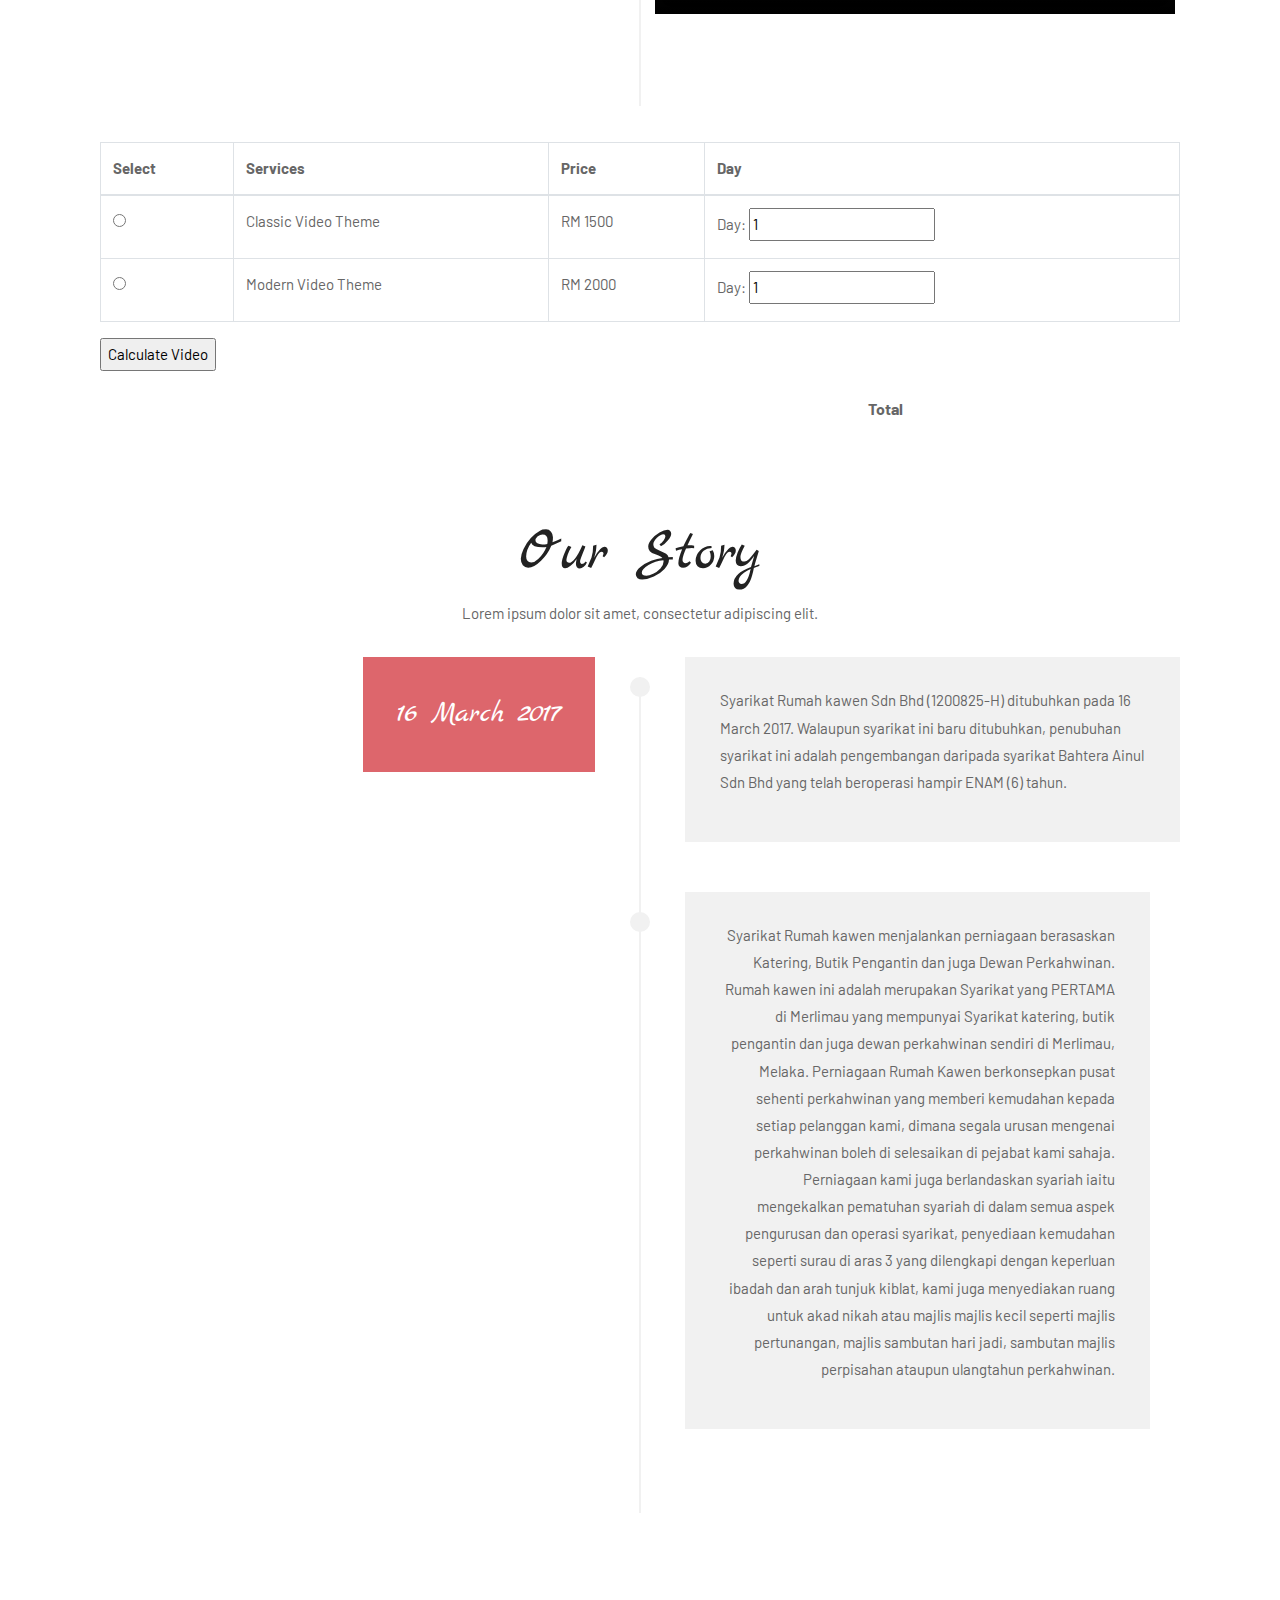
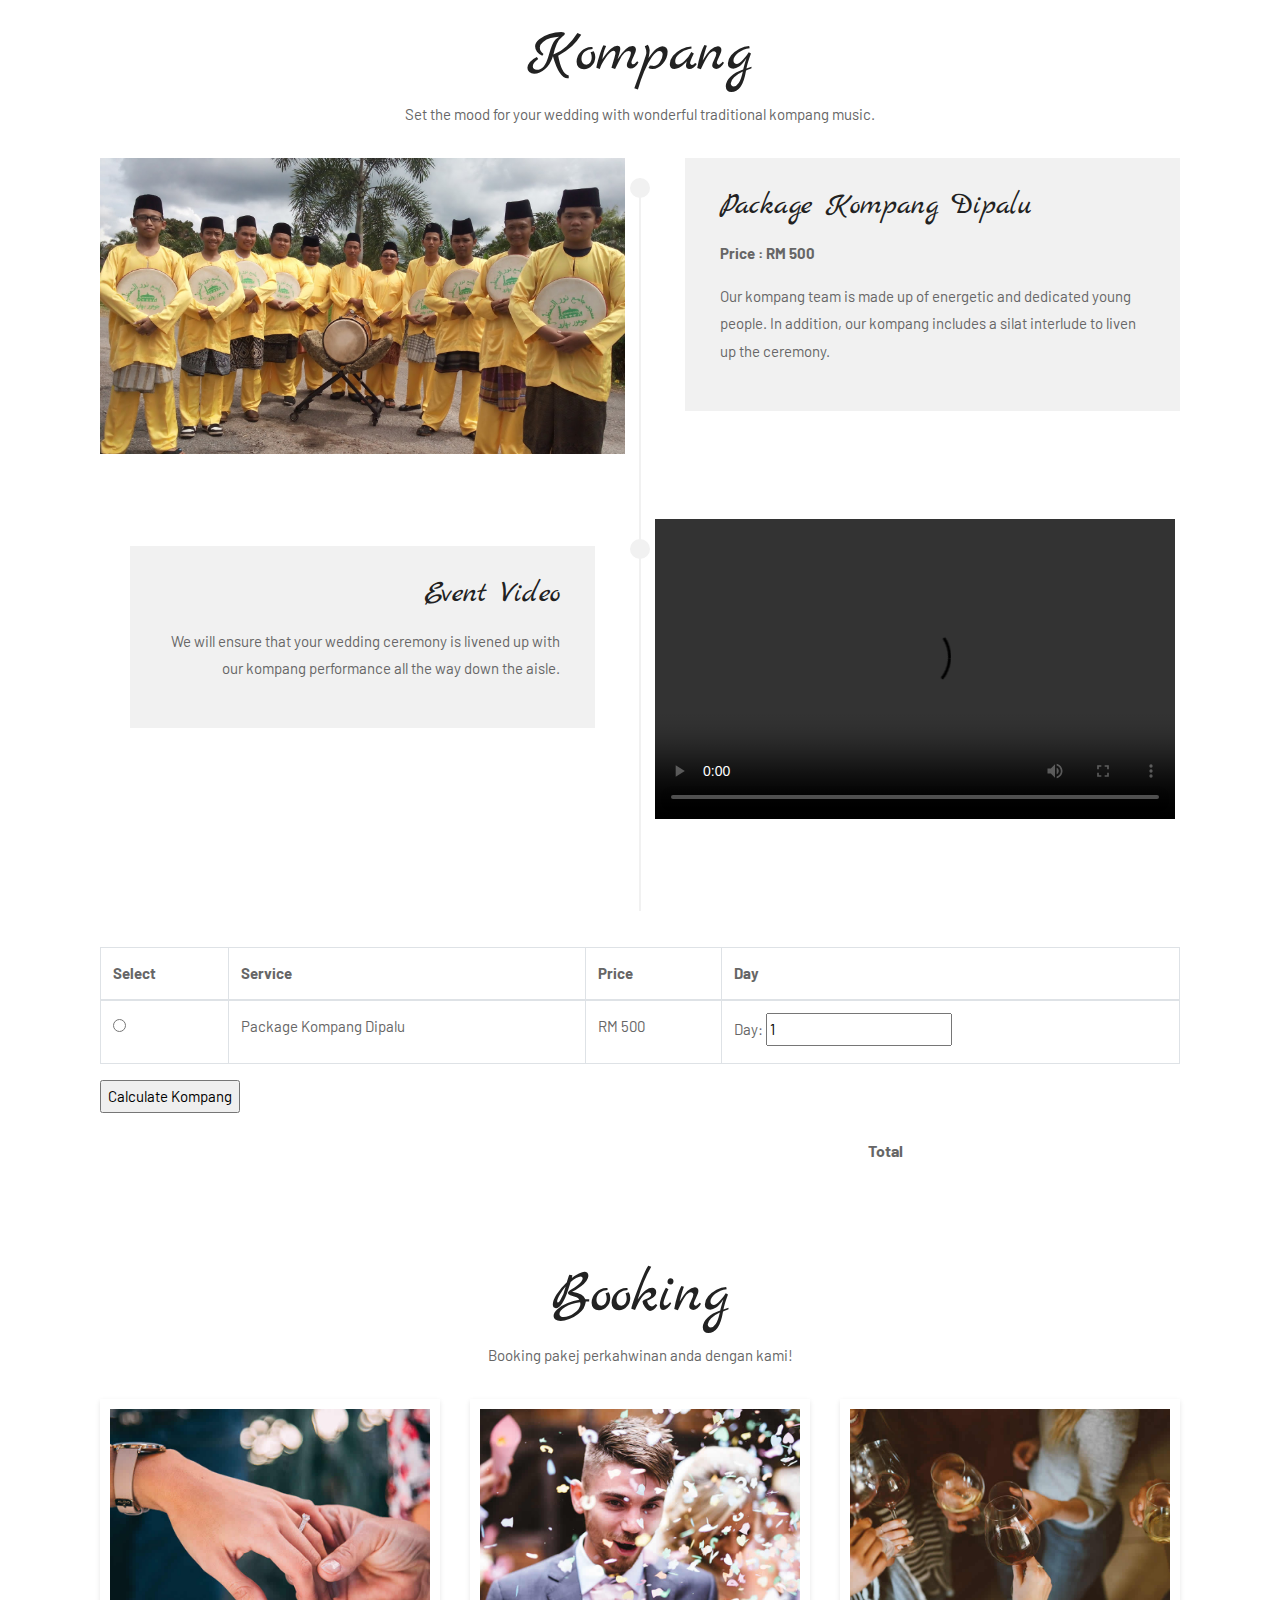
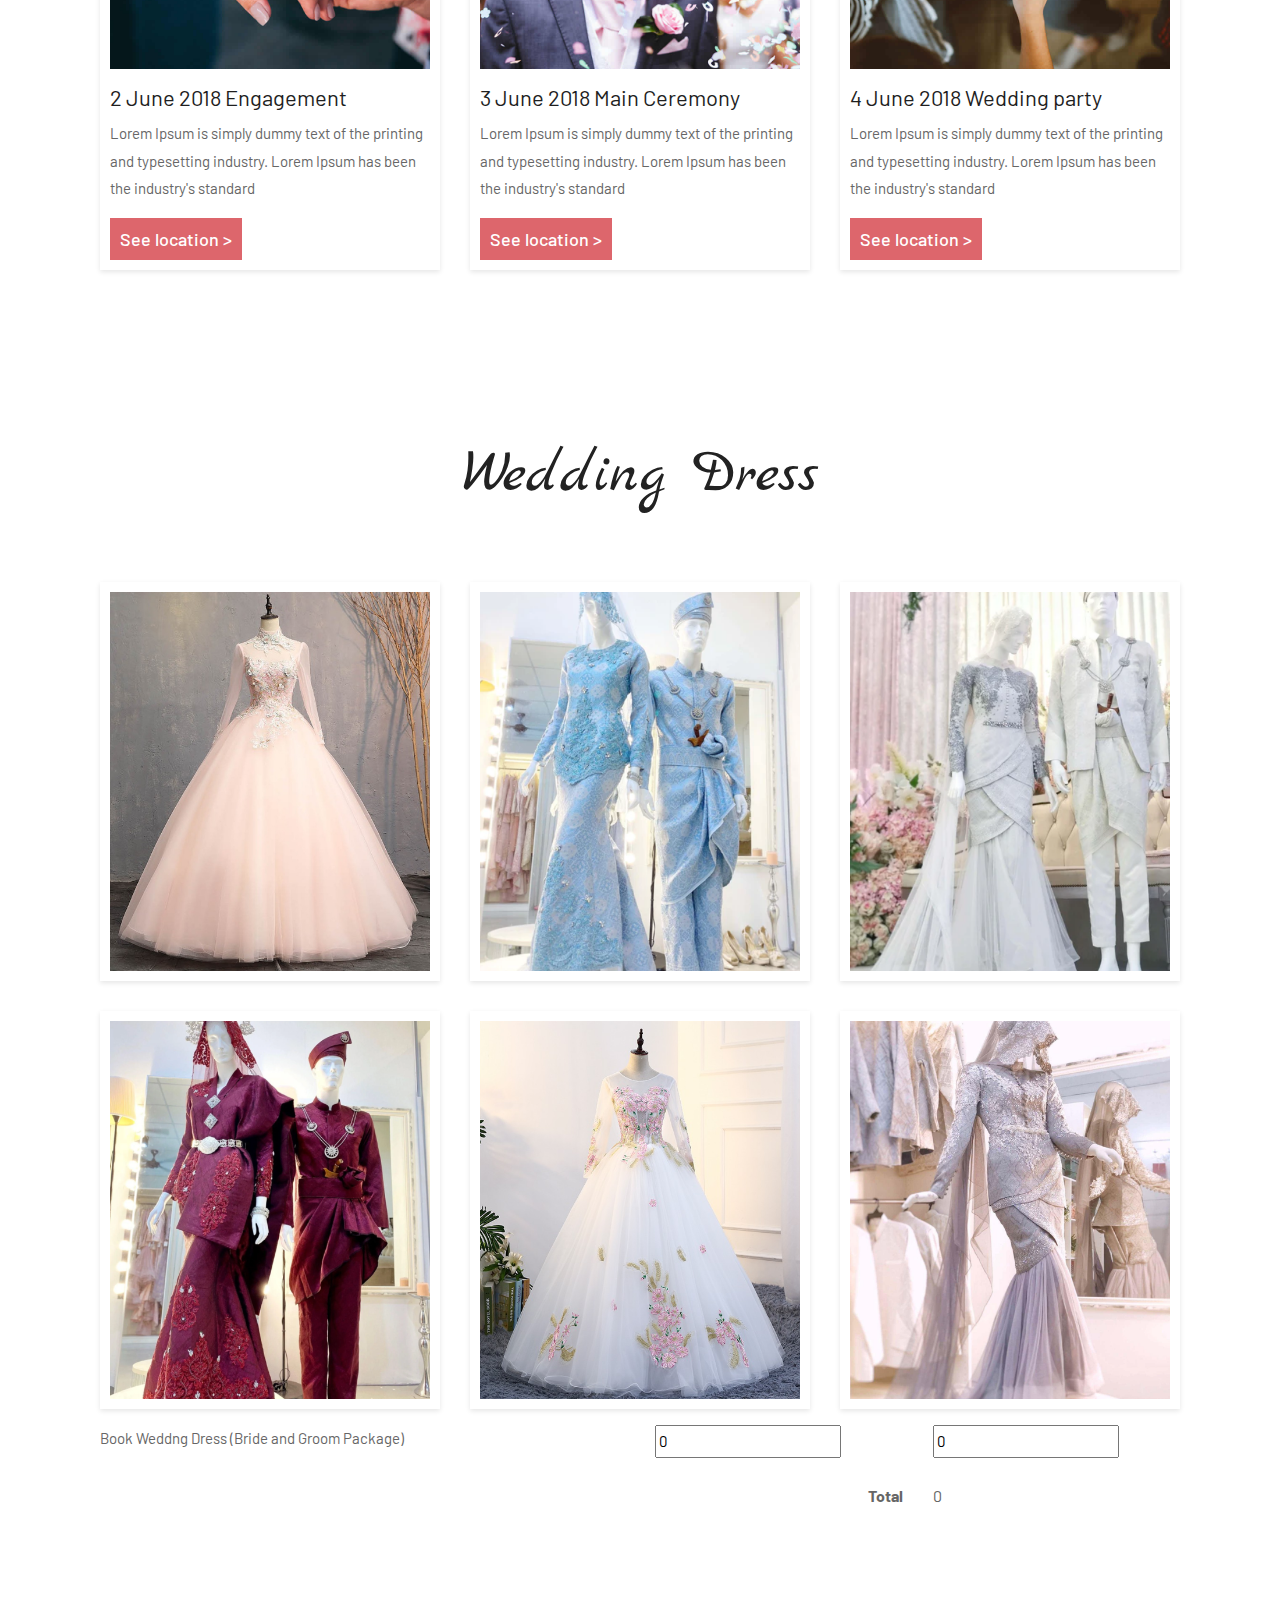
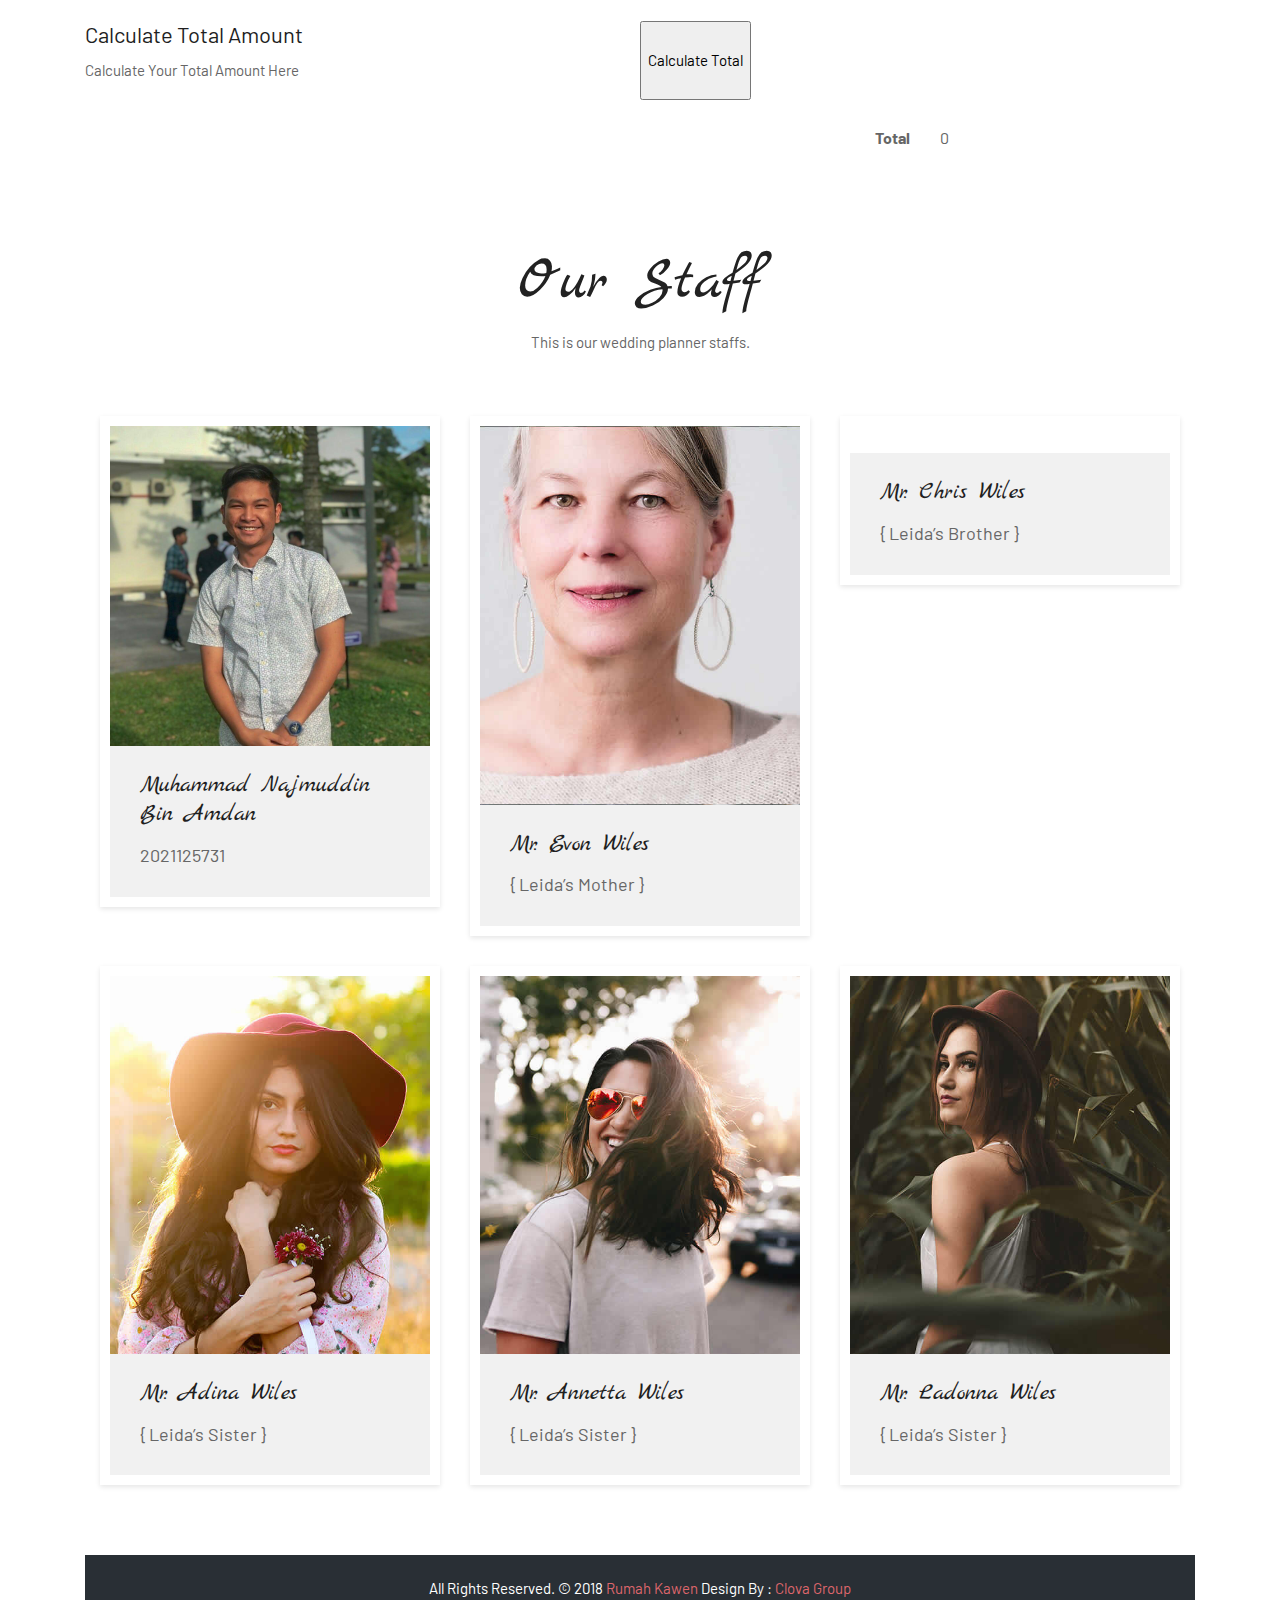
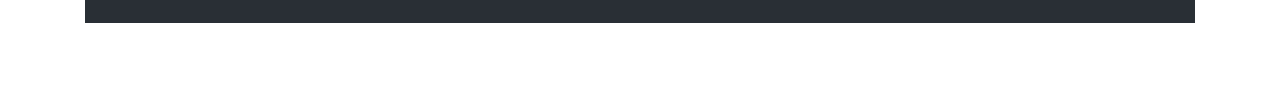
==== commit ee1ff67a: "update index.html and team members image" ====
--- a/index.html
+++ b/index.html
@@ -16,7 +16,7 @@
     <meta name="author" content="">
 
     <!-- Site Icons -->
-    <link rel="shortcut icon" href="images/favicon.ico" type="image/x-icon">
+    <link rel="shortcut icon" href="images/logo.png" type="image/x-icon">
     <link rel="apple-touch-icon" href="images/apple-touch-icon.png">
 
     <!-- Bootstrap CSS -->
@@ -50,7 +50,7 @@
 	<!-- Start header -->
 	<header>
 		<center>
-		<div class="navbar-expand-lg">
+		<div class="navbar-expand-lg fixed-top bg-light">
             <div class="container">
 				<br>
 				<a  href="index.html"></a><img src="images/logo.png" alt="image">
@@ -61,10 +61,10 @@
                         <li><a class="link" href="#venue">Wedding Venue</a></li>
 						<li><a class="link" href="#photography">Photography</a></li>
 						<li><a class="link" href="#videography">Videography</a></li>
-                        <li><a class="link" href="#family">Family</a></li>
                         <li><a class="link" href="#kompang">Kompang</a></li>
-                        <li><a class="link" href="#events">MC</a></li>
-						<li><a class="link" href="#calculator">Wedding Dress</a></li>
+                        <li><a class="link" href="#events">Emcee</a></li>
+						<li><a class="link" href="#weddingdress">Wedding Dress</a></li>
+						<li><a class="link" href="#family">About Us</a></li>
                     </ul>
                 </div>
             </div>
@@ -283,8 +283,11 @@
 		<div class="container">
 			<div class="row">
 				<div class="col-lg-12">
+					<div class="title-box">
 						<h2>Photography Package</h2>
 						<p>Create your memories with Rumah Kawen.</p>
+					</div>
+						
 				</div>
 				<div class="col-lg-4 col-md-6 col-sm-12">
 					<div class="single-team-member">
@@ -581,88 +584,7 @@
 	</div>
 	<!-- End Story -->
 	
-	<!-- Start Family -->
-	<div id="family" class="family-box">
-		<div class="container">
-			<div class="row">
-				<div class="col-lg-12">
-					<div class="title-box">
-						<h2>Family</h2>
-						<p>Lorem ipsum dolor sit amet, consectetur adipiscing elit. </p>
-					</div>
-				</div>
-			</div>
-			<div class="row">
-				<div class="col-lg-4 col-md-6 col-sm-12">
-					<div class="single-team-member">
-						<div class="family-img">
-							<img class="img-fluid" src="images/family-01.jpg" alt="" />
-						</div>
-						<div class="family-info">
-							<h4>Mr. Alonso Wiles </h4>
-							<p>{ Leida’s Father }</p>
-						</div>
-					</div>
-				</div>
-				<div class="col-lg-4 col-md-6 col-sm-12">
-					<div class="single-team-member">
-						<div class="family-img">
-							<img class="img-fluid" src="images/family-02.jpg" alt="" />
-						</div>
-						<div class="family-info">
-							<h4>Mr. Evon Wiles </h4>
-							<p>{ Leida’s Mother }</p>
-						</div>
-					</div>
-				</div>
-				<div class="col-lg-4 col-md-6 col-sm-12">
-					<div class="single-team-member">
-						<div class="family-img">
-							<img class="img-fluid" src="images/family-03.jpg" alt="" />
-						</div>
-						<div class="family-info">
-							<h4>Mr. Chris Wiles </h4>
-							<p>{ Leida’s Brother }</p>
-						</div>
-					</div>
-				</div>
-				<div class="col-lg-4 col-md-6 col-sm-12">
-					<div class="single-team-member">
-						<div class="family-img">
-							<img class="img-fluid" src="images/family-04.jpg" alt="" />
-						</div>
-						<div class="family-info">
-							<h4>Mr. Adina Wiles </h4>
-							<p>{ Leida’s Sister }</p>
-						</div>
-					</div>
-				</div>
-				<div class="col-lg-4 col-md-6 col-sm-12">
-					<div class="single-team-member">
-						<div class="family-img">
-							<img class="img-fluid" src="images/family-05.jpg" alt="" />
-						</div>
-						<div class="family-info">
-							<h4>Mr. Annetta Wiles </h4>
-							<p>{ Leida’s Sister }</p>
-						</div>
-					</div>
-				</div>
-				<div class="col-lg-4 col-md-6 col-sm-12">
-					<div class="single-team-member">
-						<div class="family-img">
-							<img class="img-fluid" src="images/family-06.jpg" alt="" />
-						</div>
-						<div class="family-info">
-							<h4>Mr. Ladonna Wiles </h4>
-							<p>{ Leida’s Sister }</p>
-						</div>
-					</div>
-				</div>
-			</div>
-		</div>
-	</div>
-	<!-- End Family -->
+	
 	
 	<!-- Start Kompang -->
 	<div id="kompang" class="story-box main-timeline-box">
@@ -1020,13 +942,96 @@
 </script>
 	
 	<!-- End Events -->
+
+	<!-- Start Family -->
+	<div id="family" class="family-box">
+		<div class="container">
+			<div class="row">
+				<div class="col-lg-12">
+					<div class="title-box">
+						<h2>Our Staff</h2>
+						<p>This is our wedding planner staffs.</p>
+					</div>
+				</div>
+			</div>
+			<div class="row">
+				<div class="col-lg-4 col-md-6 col-sm-12">
+					<div class="single-team-member">
+						<div class="family-img">
+							<img class="img-fluid" src="images/boi.jpg" alt="" />
+						</div>
+						<div class="family-info">
+							<h4>Muhammad Najmuddin Bin Amdan</h4>
+							<p>2021125731</p>
+						</div>
+					</div>
+				</div>
+				<div class="col-lg-4 col-md-6 col-sm-12">
+					<div class="single-team-member">
+						<div class="family-img">
+							<img class="img-fluid" src="images/family-02.jpg" alt="" />
+						</div>
+						<div class="family-info">
+							<h4>Mr. Evon Wiles </h4>
+							<p>{ Leida’s Mother }</p>
+						</div>
+					</div>
+				</div>
+				<div class="col-lg-4 col-md-6 col-sm-12">
+					<div class="single-team-member">
+						<div class="family-img">
+							<img class="img-fluid" src="images/family-03.jpg" alt="" />
+						</div>
+						<div class="family-info">
+							<h4>Mr. Chris Wiles </h4>
+							<p>{ Leida’s Brother }</p>
+						</div>
+					</div>
+				</div>
+				<div class="col-lg-4 col-md-6 col-sm-12">
+					<div class="single-team-member">
+						<div class="family-img">
+							<img class="img-fluid" src="images/family-04.jpg" alt="" />
+						</div>
+						<div class="family-info">
+							<h4>Mr. Adina Wiles </h4>
+							<p>{ Leida’s Sister }</p>
+						</div>
+					</div>
+				</div>
+				<div class="col-lg-4 col-md-6 col-sm-12">
+					<div class="single-team-member">
+						<div class="family-img">
+							<img class="img-fluid" src="images/family-05.jpg" alt="" />
+						</div>
+						<div class="family-info">
+							<h4>Mr. Annetta Wiles </h4>
+							<p>{ Leida’s Sister }</p>
+						</div>
+					</div>
+				</div>
+				<div class="col-lg-4 col-md-6 col-sm-12">
+					<div class="single-team-member">
+						<div class="family-img">
+							<img class="img-fluid" src="images/family-06.jpg" alt="" />
+						</div>
+						<div class="family-info">
+							<h4>Mr. Ladonna Wiles </h4>
+							<p>{ Leida’s Sister }</p>
+						</div>
+					</div>
+				</div>
+			</div>
+		</div>
+	</div>
+	<!-- End Family -->
 	
 	<!-- Start Footer -->
 	<footer class="footer-box ">
 		<div class="container">
 			<div class="row">
 				<div class="col-lg-12">
-					<p class="footer-company-name">All Rights Reserved. &copy; 2018 <a>Rumah Kawen</a> Design By : <a href="https://html.design/">html design</a></p>
+					<p class="footer-company-name">All Rights Reserved. &copy; 2018 <a>Rumah Kawen</a> Design By : <a>Clova Group</a></p>
 				</div>
 			</div>
 		</div>
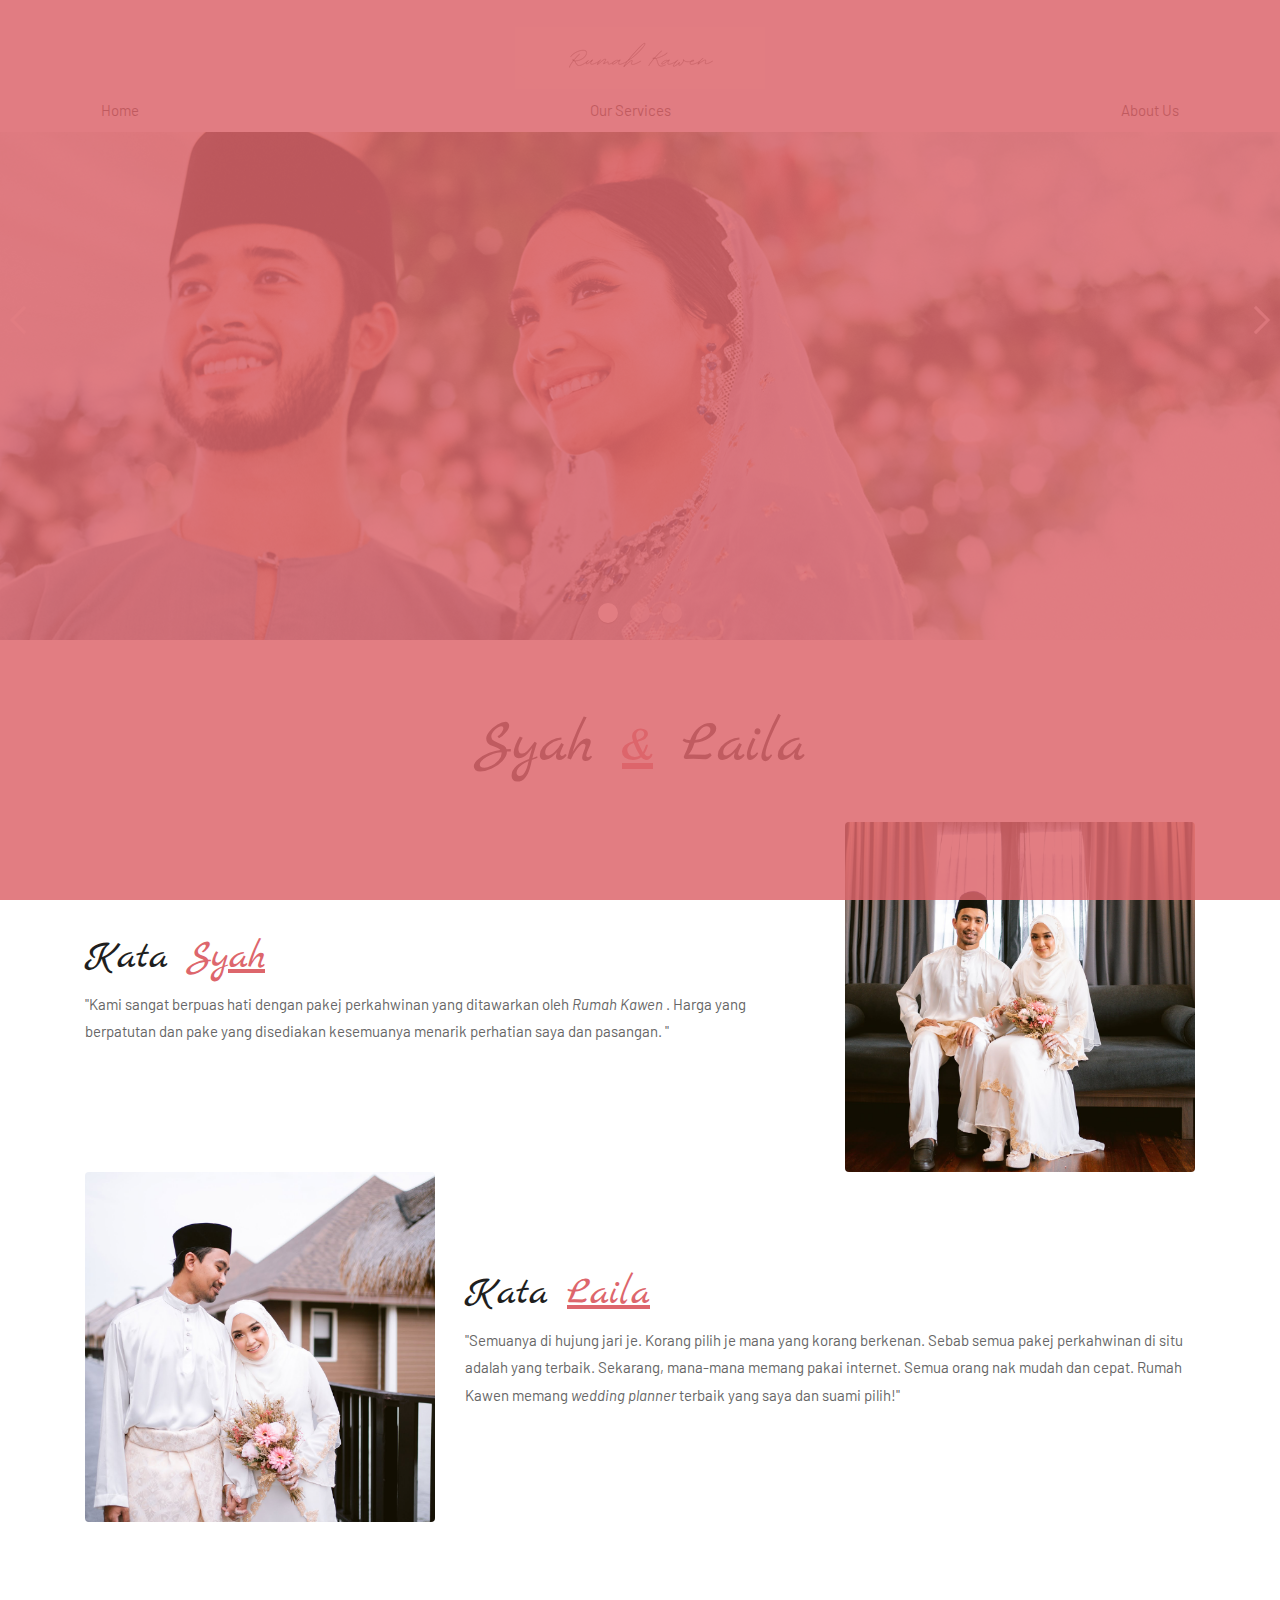
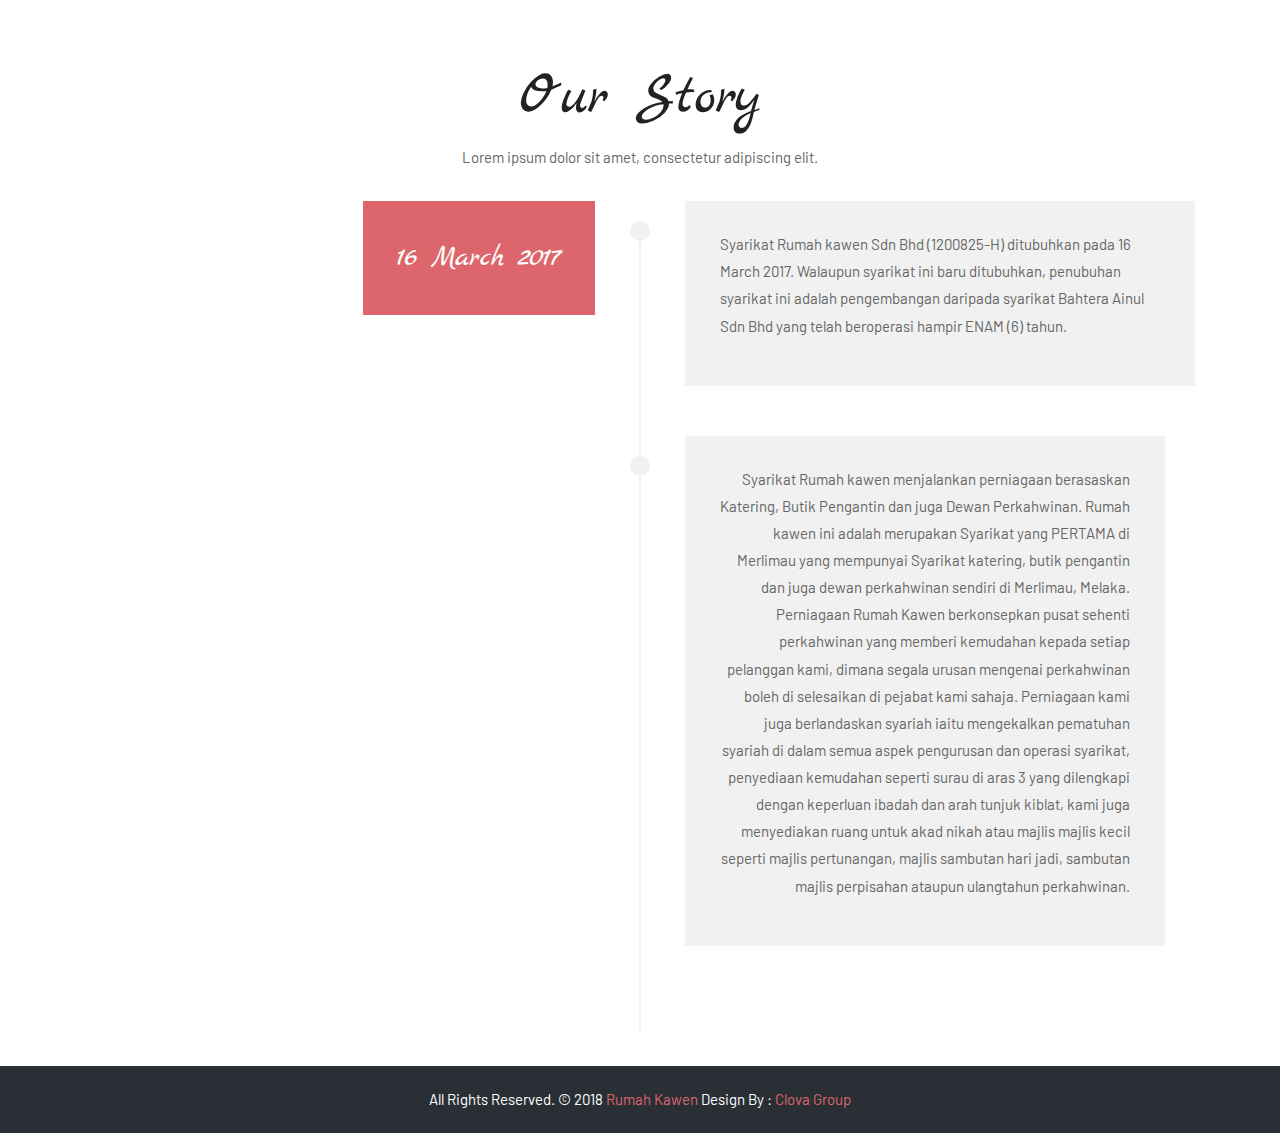
==== commit 52a9a287: "3 page and add name and date" ====
--- a/index.html
+++ b/index.html
@@ -56,15 +56,9 @@
 				<a  href="index.html"></a><img src="images/logo.png" alt="image">
                 <div>
                     <ul class="navbar">
-                        <li><a class="link active" href="#home">Home</a></li>
-                        <li><a class="link" href="#about">Review</a></li>
-                        <li><a class="link" href="#venue">Wedding Venue</a></li>
-						<li><a class="link" href="#photography">Photography</a></li>
-						<li><a class="link" href="#videography">Videography</a></li>
-                        <li><a class="link" href="#kompang">Kompang</a></li>
-                        <li><a class="link" href="#events">Emcee</a></li>
-						<li><a class="link" href="#weddingdress">Wedding Dress</a></li>
-						<li><a class="link" href="#family">About Us</a></li>
+                        <li><a class="link active" href="index.html">Home</a></li>
+                        <li><a class="link" href="services.html">Our Services</a></li>
+						<li><a class="link" href="about-us.html">About Us</a></li>
                     </ul>
                 </div>
             </div>
@@ -137,406 +131,7 @@
 		</div>
 	</div>
 	<!-- End About us -->
-	
-	<!-- Start Venue -->
-	<div id="venue" class="events-box">
-		<div class="container">
-		 	<div class="row">
-				<div class="col-lg-12">
-					<div class="title-box">
-						<h2>Wedding Venue</h2>
-					</div>
-				</div>
-		 	</div>
-		 	<div class="row">
-				<div class="col-lg-4 col-md-6 col-sm-12">
-					<div class="event-inner">
-							<div class="event-img">
-								<img style="height: 250px;width: 350px;" src="images/royal.jpg" alt="" />
-							</div>
-							<h2>Royal Ballroom</h2>
-							<p>300 pax</p>
-							<p style="color:deeppink">RM4000</p>	
-					</div>
-				</div>
-				<div class="col-lg-4 col-md-6 col-sm-12">
-					<div class="event-inner">
-							<div class="event-img">
-								<img style="height: 250px;width: 350px;" src="images/grand.jpg" alt="" />
-							</div>
-							<h2>Grand Ballroom</h2>
-							<p>500 pax</p>
-							<p style="color:deeppink">RM5000</p>
-					</div>
-				</div>
-				<div class="col-lg-4 col-md-6 col-sm-12">
-					<div class="event-inner">
-							<div class="event-img">
-								<img style="height: 250px;width: 350px;" src="images/garden.jpg" alt="" />
-							</div>
-							<h2>Garden Ballroom (Rooftop)</h2>
-							<p>200 pax</p>
-							<p style="color:deeppink">RM4000</p>
-					</div>
-				</div>
-		 	</div>
-		</div>
-	</div>
-
-	<div class="container">
-		<div class="row">
-		  <div class="col-12">
-			<table class="table table-bordered">
-			  <thead>
-				<tr>
-				  <th scope="col">Select</th>
-				  <th scope="col">Venue</th>
-				  <th scope="col">Price</th>
-				  <th scope="col">Day</th>
-				</tr>
-			  </thead>
-			  <tbody>
-				<tr>
-					<td>
-						<input type="radio" id="rb" name="wedding-venue" value="4000"><br>
-					</td>
-				  <td>Royal Ballroom</td>
-				  <td>RM 4000</td>
-				  <td>
-					<label for="rb-qty">Day:</label>
-					<input type="number" id="rb-qty" value="1"><br>
-				  </td>
-				</tr>
-				<tr>
-					<td>
-						<input type="radio" id="gb" name="wedding-venue" value="5000"><br>
-					</td>
-				  <td>Grand Ballroom</td>
-				  <td>RM 5000</td>
-				  <td>
-					<label for="gb-qty">Day:</label>
-					<input type="number" id="gb-qty" value="1"><br>
-				  </td>
-				</tr>
-
-				<tr>
-					<td>
-						<input type="radio" id="gargb" name="wedding-venue" value="4000"><br>
-					</td>
-				  <td>Garden Ballroom</td>
-				  <td>RM 4000</td>
-				  <td>
-					<label for="gargb-qty">Day:</label>
-					<input type="number" id="gargb-qty" value="1"><br>
-				  </td>
-				</tr>
-			  </tbody>
-			</table>
-
-			<input type="button" id="calculate-venue-button" value="Calculate Venue" onclick="calculateVenueCost()">
-
-
-			<div class="row my-4">
-				<div class="col-9 text-right total">
-				 Total
-				</div>
-				
-				<div class="col-2 total-val">
-					<div id="total-ven-cost"></div>
-				</div>
-			  </div>
-		  </div>
-		  
-		</div>
-	  </div>
-
-	  <script>
-		function calculateVenueCost() {
-
-		var ventotalCost = 0;
-		var royalballroom = document.getElementById("rb");
-		var grandballroom = document.getElementById("gb");
-		var gardenballroom = document.getElementById("gargb");
-
-		var royalQuantity = document.getElementById("rb-qty").value;
-		var grandQuantity = document.getElementById("gb-qty").value;
-		var gardenQuantity = document.getElementById("gargb-qty").value;
-
-		if (royalballroom.checked) {
-			ventotalCost = 4000 * royalQuantity;
-		}
-		if (grandballroom.checked) {
-			ventotalCost = 5000 * grandQuantity;
-		}
-		if (gardenballroom.checked) {
-			ventotalCost = 4000 * gardenQuantity;
-		}
-		document.getElementById("total-ven-cost").innerHTML = "RM" + ventotalCost;
-
-		return ventotalCost;
-
-	}
-	  </script>
-	   <!-- End Venue -->
-
-	<div id="photography" class="story-box main-photography-box">
-		<div class="container">
-			<div class="row">
-				<div class="col-lg-12">
-					<div class="title-box">
-						<h2>Photography Package</h2>
-						<p>Create your memories with Rumah Kawen.</p>
-					</div>
-						
-				</div>
-				<div class="col-lg-4 col-md-6 col-sm-12">
-					<div class="single-team-member">
-						<div class="family-img">
-							<img class="img-fluid" src="images/photo1.png" alt="" />
-						</div>
-						<div class="family-info">
-							<h4>Bronze Wedding Package </h4>
-							<p><b>RM5,500</b></p>
-							<br>
-							<p>100-125 high quality edited photos</p>
-							<p>Duration up to 4 hours</p>
-							<p>Wedding photography consultations</p>
-							<p>Files provided direct to you online or via USB</p>
-						</div>
-					</div>
-				</div>
-				<div class="col-lg-4 col-md-6 col-sm-12">
-					<div class="single-team-member">
-						<div class="family-img">
-							<img class="img-fluid" src="images/photo2.png" alt="" />
-						</div>
-						<div class="family-info">
-							<h4>Silver Wedding Package</h4>
-							<p><b>RM6,500</b></p>
-							<br>
-							<p>150-200 high quality edited photos</p>
-							<p>Duration up to 6 hours</p>
-							<p>Wedding photography consultations</p>
-							<p>Files provided direct to you online or via USB</p>
-						</div>
-					</div>
-				</div>
-				<div class="col-lg-4 col-md-6 col-sm-12">
-					<div class="single-team-member">
-						<div class="family-img">
-							<img class="img-fluid" src="images/photo3.png" alt="" />
-						</div>
-						<div class="family-info">
-							<h4>Gold Wedding Package</h4>
-							<p><b>RM8,500</b></p>
-							<br>
-							<p>225-300 high quality edited photos</p>
-							<p>Duration up to 8 hours</p>
-							<p>Wedding photography consultations</p>
-							<p>Files provided direct to you online or via USB</p>
-						</div>
-					</div>
-				</div>
-			</div>
-
-			
-	<div class="container mt-4">
-      <div class="row">
-        <div class="col-6 row-heading">
-          Item
-        </div>
-        <div class="col-3 row-heading">
-          Quantity
-        </div>
-        <div class="col-2 row-heading">
-          Price
-        </div>
-        
-      </div>
-      <div class="row">
-        <div class="col-6">
-          1. Bronze Wedding Photography Package
-        </div>
-        <div class="col-3">
-          <input type="number" value="0" class="qty" id="qty_bp"/>
-        </div>
-        <div class="col-2">
-          <input type="number" readonly value="0" id="price_bp"/>
-        </div>
-      </div>
-      
-       <div class="row my-3">
-        <div class="col-6">
-          2. Silver Wedding Photography Package
-        </div>
-        <div class="col-3">
-          <input type="number" value="0" class="qty" id="qty_sp"/>
-        </div>
-        <div class="col-2">
-          <input type="number" readonly value="0" id="price_sp"/>
-        </div>
-      </div>
-      
-      <div class="row my-3">
-        <div class="col-6">
-          3. Gold Wedding Photography Package
-        </div>
-        <div class="col-3">
-          <input type="number" class="qty" value="0" id="qty_gp"/>
-        </div>
-        <div class="col-2">
-          <input type="number" readonly value="0" id="price_gp"/>
-        </div>
-      </div>
-      
-      
-      <div class="row my-4">
-        <div class="col-9 text-right total">
-         Total
-        </div>
-        
-        <div class="col-2 total-val">
-          <span id="total_value">0</span>
-        </div>
-      </div>
-      
-    </div>
-
-	<!-- Start Videography -->
-	<div id="videography" class="story-box main-timeline-box">
-		<div class="container">
-			<div class="row">
-				<div class="col-lg-12">
-					<div class="title-box">
-						<h2>Videography Services</h2>
-						<p>These are some videography services that we provided. Play the video to get some glimpse of our past services.</p>
-					</div>
-				</div>
-			</div>
-			<div class="row timeline-element separline">
-				<div class="timeline-date-panel col-xs-12 col-md-6  align-left">         
-                    <video width="520" height="300" controls>
-						<source src="images/classictheme.mp4" type="video/mp4">
-					</video>
-				</div>
-				<span class="iconBackground"></span>
-				<div class="col-xs-12 col-md-6 align-left">
-					<div class="timeline-text-content">
-						<h4 class="mbr-timeline-title pb-3 mbr-fonts-style display-font">Classic Video Theme</h4>
-						<p class="mbr-timeline-text mbr-fonts-style display-7">
-							<b>Price : RM 1500</b>
-						</p>
-						<p class="mbr-timeline-text mbr-fonts-style display-7">
-							The classic theme of the wedding ceremony is one of the themes that many people are interested in now.
-						</p>
-					 </div>
-				</div>
-			</div>
-			<div class="row timeline-element reverse separline">
-				<div class="timeline-date-panel col-xs-12 col-md-6  align-left">         
-                    <div class="time-line-date-content" >
-                        <video width="520" height="300" controls>
-							<source src="images/moderntheme.mp4" type="video/mp4">
-						</video>
-                    </div>
-				</div>
-				<span class="iconBackground"></span>
-				<div class="col-xs-12 col-md-6 align-right">
-					<br>
-					<div class="timeline-text-content">
-						<h4 class="mbr-timeline-title pb-3 mbr-fonts-style display-font">Modern Video Theme</h4>
-						<p class="mbr-timeline-text mbr-fonts-style display-7">
-							<b>Price : RM 2000</b>
-						</p>
-						<p class="mbr-timeline-text mbr-fonts-style display-7">
-							Modern theme suitable for our Royal Ballroom or Grand Ballroom venue. 
-						</p>
-					 </div>
-				</div>
-			</div>	
-		</div>
-	</div>
-
-	<div class="container">
-		<div class="row">
-		  <div class="col-12">
-			<table class="table table-bordered">
-			  <thead>
-				<tr>
-				  <th scope="col">Select</th>
-				  <th scope="col">Services</th>
-				  <th scope="col">Price</th>
-				  <th scope="col">Day</th>
-				</tr>
-			  </thead>
-			  <tbody>
-				<tr>
-					<td>
-						<input type="radio" id="classictheme" name="videography-service" value="1500"><br>
-					</td>
-				  <td>Classic Video Theme</td>
-				  <td>RM 1500</td>
-				  <td>
-					<label for="classic-qty">Day:</label>
-					<input type="number" id="classic-qty" value="1"><br>
-				  </td>
-				</tr>
-				<tr>
-					<td>
-						<input type="radio" id="moderntheme" name="videography-service" value="2000"><br>
-					</td>
-				  <td>Modern Video Theme</td>
-				  <td>RM 2000</td>
-				  <td>
-					<label for="modern-qty">Day:</label>
-					<input type="number" id="modern-qty" value="1"><br>
-				  </td>
-				</tr>
-			  </tbody>
-			</table>
-
-			<input type="button" id="calculate-video-button" value="Calculate Video" onclick="calculateVidCost()">
-
-
-			<div class="row my-4">
-				<div class="col-9 text-right total">
-				 Total
-				</div>
-				
-				<div class="col-2 total-val">
-					<div id="total-vid-cost"></div>
-				</div>
-			</div>
-		  </div>
-		  
-		</div>
-	  </div>
-
-	  <script>
-		function calculateVidCost() {
-
-		var vidtotalCost = 0;
-		var classictheme = document.getElementById("classictheme");
-		var moderntheme = document.getElementById("moderntheme");
-		var classicQuantity = document.getElementById("classic-qty").value;
-		var modernQuantity = document.getElementById("modern-qty").value;
-
-		if (classictheme.checked) {
-			vidtotalCost = 1500 * classicQuantity;
-		}
-		if (moderntheme.checked) {
-			vidtotalCost = 2000 * modernQuantity;
-		}
-		document.getElementById("total-vid-cost").innerHTML = "RM" + vidtotalCost;
-
-		return vidtotalCost;
-
-	}
-	  </script>
-	
-	
-	<!-- End Videography -->
-	
+
 	<div id="story3" class="story-box main-timeline-box">
 		<div class="container">
 			<div class="row">
@@ -583,448 +178,6 @@
 		</div>
 	</div>
 	<!-- End Story -->
-	
-	
-	
-	<!-- Start Kompang -->
-	<div id="kompang" class="story-box main-timeline-box">
-		<div class="container">
-			<div class="row">
-				<div class="col-lg-12">
-					<div class="title-box">
-						<h2>Kompang</h2>
-						<p>Set the mood for your wedding with wonderful traditional kompang music. </p>
-					</div>
-				</div>
-			</div>
-			<div class="row timeline-element separline">
-				<div class="timeline-date-panel col-xs-12 col-md-6  align-left">         
-                    <div class="event-img">
-						<img class="img-fluid" src="images/kompang1.jpg" alt="" />
-					</div>
-				</div>
-				<span class="iconBackground"></span>
-				<div class="col-xs-12 col-md-6 align-left">
-					<div class="timeline-text-content">
-						<h4 class="mbr-timeline-title pb-3 mbr-fonts-style display-font">Package Kompang Dipalu</h4>
-						<p class="mbr-timeline-text mbr-fonts-style display-7">
-							<b>Price : RM 500</b>
-						</p>
-						<p class="mbr-timeline-text mbr-fonts-style display-7">
-							Our kompang team is made up of energetic and dedicated young people. 
-							In addition, our kompang includes a silat interlude to liven up the ceremony. 
-						</p>
-					 </div>
-				</div>
-			</div>
-			<div class="row timeline-element reverse separline">
-				<div class="timeline-date-panel col-xs-12 col-md-6  align-left">         
-                    <div class="time-line-date-content" >
-                        <video width="520" height="300" controls>
-							<source src="images/vidkompang.mp4" type="video/mp4">
-						</video>
-                    </div>
-				</div>
-				<span class="iconBackground"></span>
-				<div class="col-xs-12 col-md-6 align-right">
-					<br>
-					<div class="timeline-text-content">
-						<h4 class="mbr-timeline-title pb-3 mbr-fonts-style display-font">Event Video</h4>
-						<p class="mbr-timeline-text mbr-fonts-style display-7">
-							We will ensure that your wedding ceremony is livened up with our kompang performance all the way down the aisle.
-						</p>
-					 </div>
-				</div>
-			</div>	
-		</div>
-	</div>
-
-	<div class="container">
-		<div class="row">
-		  <div class="col-12">
-			<table class="table table-bordered">
-			  <thead>
-				<tr>
-				  <th scope="col">Select</th>
-				  <th scope="col">Service</th>
-				  <th scope="col">Price</th>
-				  <th scope="col">Day</th>
-				</tr>
-			  </thead>
-			  <tbody>
-				<tr>
-					<td>
-						<input type="radio" id="kpg" name="kompang-service" value="500"><br>
-					</td>
-				  <td>Package Kompang Dipalu</td>
-				  <td>RM 500</td>
-				  <td>
-					<label for="kpg-qty">Day:</label>
-					<input type="number" id="kpg-qty" value="1"><br>
-				  </td>
-				</tr>
-			  </tbody>
-			</table>
-
-			<input type="button" id="calculate-kompang-button" value="Calculate Kompang" onclick="calculateKompangCost()">
-
-
-			<div class="row my-4">
-				<div class="col-9 text-right total">
-				 Total
-				</div>
-				
-				<div class="col-2 total-val">
-					<div id="total-kpg-cost"></div>
-				</div>
-			  </div>
-		  </div>
-		  
-		</div>
-	  </div>
-
-	  <script>
-		function calculateKompangCost() {
-
-		var kpgtotalCost = 0;
-		var kompang = document.getElementById("kpg");
-
-		var kpgQuantity = document.getElementById("kpg-qty").value;
-
-		if (kompang.checked) {
-			kpgtotalCost = 500 * kpgQuantity;
-		}
-		document.getElementById("total-kpg-cost").innerHTML = "RM" + kpgtotalCost;
-
-		return kpgtotalCost;
-
-	}
-	  </script>
-	<!-- End Kompang -->
-
-	
-
-	<!-- Start Gallery -->
-	<!-- <div id="gallery" class="gallery-box">
-		<div class="container-fluid">
-			<div class="row">
-				<div class="col-lg-12">
-					<div class="title-box">
-						<h2>Gallery</h2>
-						<p>Lorem ipsum dolor sit amet, consectetur adipiscing elit. </p>
-					</div>
-				</div>
-			</div>
-			<div class="row">
-				<ul class="popup-gallery clearfix">
-					<li>
-						<a href="images/gallery-01.jpg">
-							<img class="img-fluid" src="images/gallery-01.jpg" alt="single image">
-							<span class="overlay"><i class="fa fa-heart-o" aria-hidden="true"></i></span>
-						</a>
-					</li>
-					<li>
-						<a href="images/gallery-02.jpg">
-							<img class="img-fluid" src="images/gallery-02.jpg" alt="single image">
-							<span class="overlay"><i class="fa fa-heart-o" aria-hidden="true"></i></span>
-						</a>
-					</li>
-					<li>
-						<a href="images/gallery-03.jpg">
-							<img class="img-fluid" src="images/gallery-03.jpg" alt="single image">
-							<span class="overlay"><i class="fa fa-heart-o" aria-hidden="true"></i></span>
-						</a>
-					</li>
-					<li>
-						<a href="images/gallery-04.jpg">
-							<img class="img-fluid" src="images/gallery-04.jpg" alt="single image">
-							<span class="overlay"><i class="fa fa-heart-o" aria-hidden="true"></i></span>
-						</a>
-					</li>
-					<li>
-						<a href="images/gallery-05.jpg">
-							<img class="img-fluid" src="images/gallery-05.jpg" alt="single image">
-							<span class="overlay"><i class="fa fa-heart-o" aria-hidden="true"></i></span>
-						</a>
-					</li>
-					<li>
-						<a href="images/gallery-06.jpg">
-							<img class="img-fluid" src="images/gallery-06.jpg" alt="single image">
-							<span class="overlay"><i class="fa fa-heart-o" aria-hidden="true"></i></span>
-						</a>
-					</li>
-					<li>
-						<a href="images/gallery-07.jpg">
-							<img class="img-fluid" src="images/gallery-07.jpg" alt="single image">
-							<span class="overlay"><i class="fa fa-heart-o" aria-hidden="true"></i></span>
-						</a>
-					</li>
-					<li>
-						<a href="images/gallery-08.jpg">
-							<img class="img-fluid" src="images/gallery-08.jpg" alt="single image">
-							<span class="overlay"><i class="fa fa-heart-o" aria-hidden="true"></i></span>
-						</a>
-					</li>
-				</ul>
-			</div>
-		</div>
-	</div> -->
-	<!-- End Gallery -->
-	
-	<!-- Start Events -->
-	<div id="events" class="events-box">
-		<div class="container">
-			<div class="row">
-				<div class="col-lg-12">
-					<div class="title-box">
-						<h2>Booking</h2>
-						<p> Booking pakej perkahwinan anda dengan kami! </p>
-					</div>
-				</div>
-			</div>
-			<div class="row">
-				<div class="col-lg-4 col-md-6 col-sm-12">
-					<div class="event-inner">
-						<div class="event-img">
-							<img class="img-fluid" src="images/event-img-01.jpg" alt="" />
-						</div>
-						<h2>2 June 2018 Engagement</h2>
-						<p>Lorem Ipsum is simply dummy text of the printing and typesetting industry. Lorem Ipsum has been the industry's standard </p>
-						<a href="#">See location ></a>
-					</div>
-				</div>
-				<div class="col-lg-4 col-md-6 col-sm-12">
-					<div class="event-inner">
-						<div class="event-img">
-							<img class="img-fluid" src="images/event-img-02.jpg" alt="" />
-						</div>
-						<h2>3 June 2018 Main Ceremony </h2>
-						<p>Lorem Ipsum is simply dummy text of the printing and typesetting industry. Lorem Ipsum has been the industry's standard </p>
-						<a href="#">See location ></a>
-					</div>
-				</div>
-				<div class="col-lg-4 col-md-6 col-sm-12">
-					<div class="event-inner">
-						<div class="event-img">
-							<img class="img-fluid" src="images/event-img-03.jpg" alt="" />
-						</div>
-						<h2>4 June 2018 Wedding party </h2>
-						<p>Lorem Ipsum is simply dummy text of the printing and typesetting industry. Lorem Ipsum has been the industry's standard </p>
-						<a href="#">See location ></a>
-					</div>
-				</div>
-			</div>
-		</div>
-	</div>
-	<!-- End Events -->
-	
-	<!-- Start Contact -->
-	<div id="weddingdress" class="contact-box">
-		<div class="container">
-			<div class="row">
-				<div class="col-lg-12">
-					<div class="title-box">
-						<h2>Wedding Dress</h2>
-					</div>
-				</div>
-			</div>
-			<div class="row">
-				<div class="col-lg-4 col-md-6 col-sm-12">
-					<div class="single-team-member">
-						<div class="family-img">
-							<img class="img-fluid" src="images/wd1.png" alt="" />
-						</div>
-					</div>
-				</div>
-				<div class="col-lg-4 col-md-6 col-sm-12">
-					<div class="single-team-member">
-						<div class="family-img">
-							<img class="img-fluid" src="images/wd2.png" alt="" />
-						</div>
-					</div>
-				</div>
-				<div class="col-lg-4 col-md-6 col-sm-12">
-					<div class="single-team-member">
-						<div class="family-img">
-							<img class="img-fluid" src="images/wd3.png" alt="" />
-						</div>
-					</div>
-				</div>
-				<div class="col-lg-4 col-md-6 col-sm-12">
-					<div class="single-team-member">
-						<div class="family-img">
-							<img class="img-fluid" src="images/wd4.png" alt="" />
-						</div>
-					</div>
-				</div>
-				<div class="col-lg-4 col-md-6 col-sm-12">
-					<div class="single-team-member">
-						<div class="family-img">
-							<img class="img-fluid" src="images/wd5.png" alt="" />
-						</div>
-					</div>
-				</div>
-				<div class="col-lg-4 col-md-6 col-sm-12">
-					<div class="single-team-member">
-						<div class="family-img">
-							<img class="img-fluid" src="images/wd6.png" alt="" />
-						</div>
-					</div>
-				</div>
-			</div>
-			<div class="row my-3">
-				<div class="col-6">
-				  Book Weddng Dress (Bride and Groom Package)
-				</div>
-				<div class="col-3">
-				  <input type="number" class="qty" value="0" id="qty_wd"/>
-				</div>
-				<div class="col-2">
-				  <input type="number" readonly value="0" id="price_wd"/>
-				</div>
-			  </div>
-			  
-			  
-			  <div class="row my-4">
-				<div class="col-9 text-right total">
-				 Total
-				</div>
-				
-				<div class="col-2 total-val">
-				  <span id="total_valuedress">0</span>
-				</div>
-			  </div>
-		</div>
-	</div>
-	<!-- End Contact -->
-
-	<!-- Start Events -->
-
-	<div class="row my-3">
-		<div class="col-6">
-			<h2>Calculate Total Amount</h2>
-			<p> Calculate Your Total Amount Here </p>
-		</div>
-		<input type="button" id="calculate-total-button" value="Calculate Total" onclick="calculateTotalCost()">
-
-	</div>
-	  
-	  
-	<div class="row my-4">
-		<div class="col-9 text-right total">
-		 Total
-		</div>
-		
-		<div class="col-2 total-val" id="total-cost">
-		  <span id="total_valuedress">0</span>
-		</div>
-	</div>
-
-	
-
-	
-
-
-<script>
-
-function calculateTotalCost() {
-
-		var ventotalCost = calculateVenueCost();
-		var vidtotalCost = calculateVidCost();
-		var kpgtotalCost = calculateKompangCost();
-		var photototalCost = calculateTotalPhotography();
-		var weddingdresstotalCost = calculateTotalWeddingDress();
-
-		var totalCost = ventotalCost + vidtotalCost + kpgtotalCost + photototalCost + weddingdresstotalCost ;
-
-		document.getElementById("total-cost").innerHTML = "RM" + totalCost;
-	}
-</script>
-	
-	<!-- End Events -->
-
-	<!-- Start Family -->
-	<div id="family" class="family-box">
-		<div class="container">
-			<div class="row">
-				<div class="col-lg-12">
-					<div class="title-box">
-						<h2>Our Staff</h2>
-						<p>This is our wedding planner staffs.</p>
-					</div>
-				</div>
-			</div>
-			<div class="row">
-				<div class="col-lg-4 col-md-6 col-sm-12">
-					<div class="single-team-member">
-						<div class="family-img">
-							<img class="img-fluid" src="images/boi.jpg" alt="" />
-						</div>
-						<div class="family-info">
-							<h4>Muhammad Najmuddin Bin Amdan</h4>
-							<p>2021125731</p>
-						</div>
-					</div>
-				</div>
-				<div class="col-lg-4 col-md-6 col-sm-12">
-					<div class="single-team-member">
-						<div class="family-img">
-							<img class="img-fluid" src="images/family-02.jpg" alt="" />
-						</div>
-						<div class="family-info">
-							<h4>Mr. Evon Wiles </h4>
-							<p>{ Leida’s Mother }</p>
-						</div>
-					</div>
-				</div>
-				<div class="col-lg-4 col-md-6 col-sm-12">
-					<div class="single-team-member">
-						<div class="family-img">
-							<img class="img-fluid" src="images/family-03.jpg" alt="" />
-						</div>
-						<div class="family-info">
-							<h4>Mr. Chris Wiles </h4>
-							<p>{ Leida’s Brother }</p>
-						</div>
-					</div>
-				</div>
-				<div class="col-lg-4 col-md-6 col-sm-12">
-					<div class="single-team-member">
-						<div class="family-img">
-							<img class="img-fluid" src="images/family-04.jpg" alt="" />
-						</div>
-						<div class="family-info">
-							<h4>Mr. Adina Wiles </h4>
-							<p>{ Leida’s Sister }</p>
-						</div>
-					</div>
-				</div>
-				<div class="col-lg-4 col-md-6 col-sm-12">
-					<div class="single-team-member">
-						<div class="family-img">
-							<img class="img-fluid" src="images/family-05.jpg" alt="" />
-						</div>
-						<div class="family-info">
-							<h4>Mr. Annetta Wiles </h4>
-							<p>{ Leida’s Sister }</p>
-						</div>
-					</div>
-				</div>
-				<div class="col-lg-4 col-md-6 col-sm-12">
-					<div class="single-team-member">
-						<div class="family-img">
-							<img class="img-fluid" src="images/family-06.jpg" alt="" />
-						</div>
-						<div class="family-info">
-							<h4>Mr. Ladonna Wiles </h4>
-							<p>{ Leida’s Sister }</p>
-						</div>
-					</div>
-				</div>
-			</div>
-		</div>
-	</div>
-	<!-- End Family -->
 	
 	<!-- Start Footer -->
 	<footer class="footer-box ">
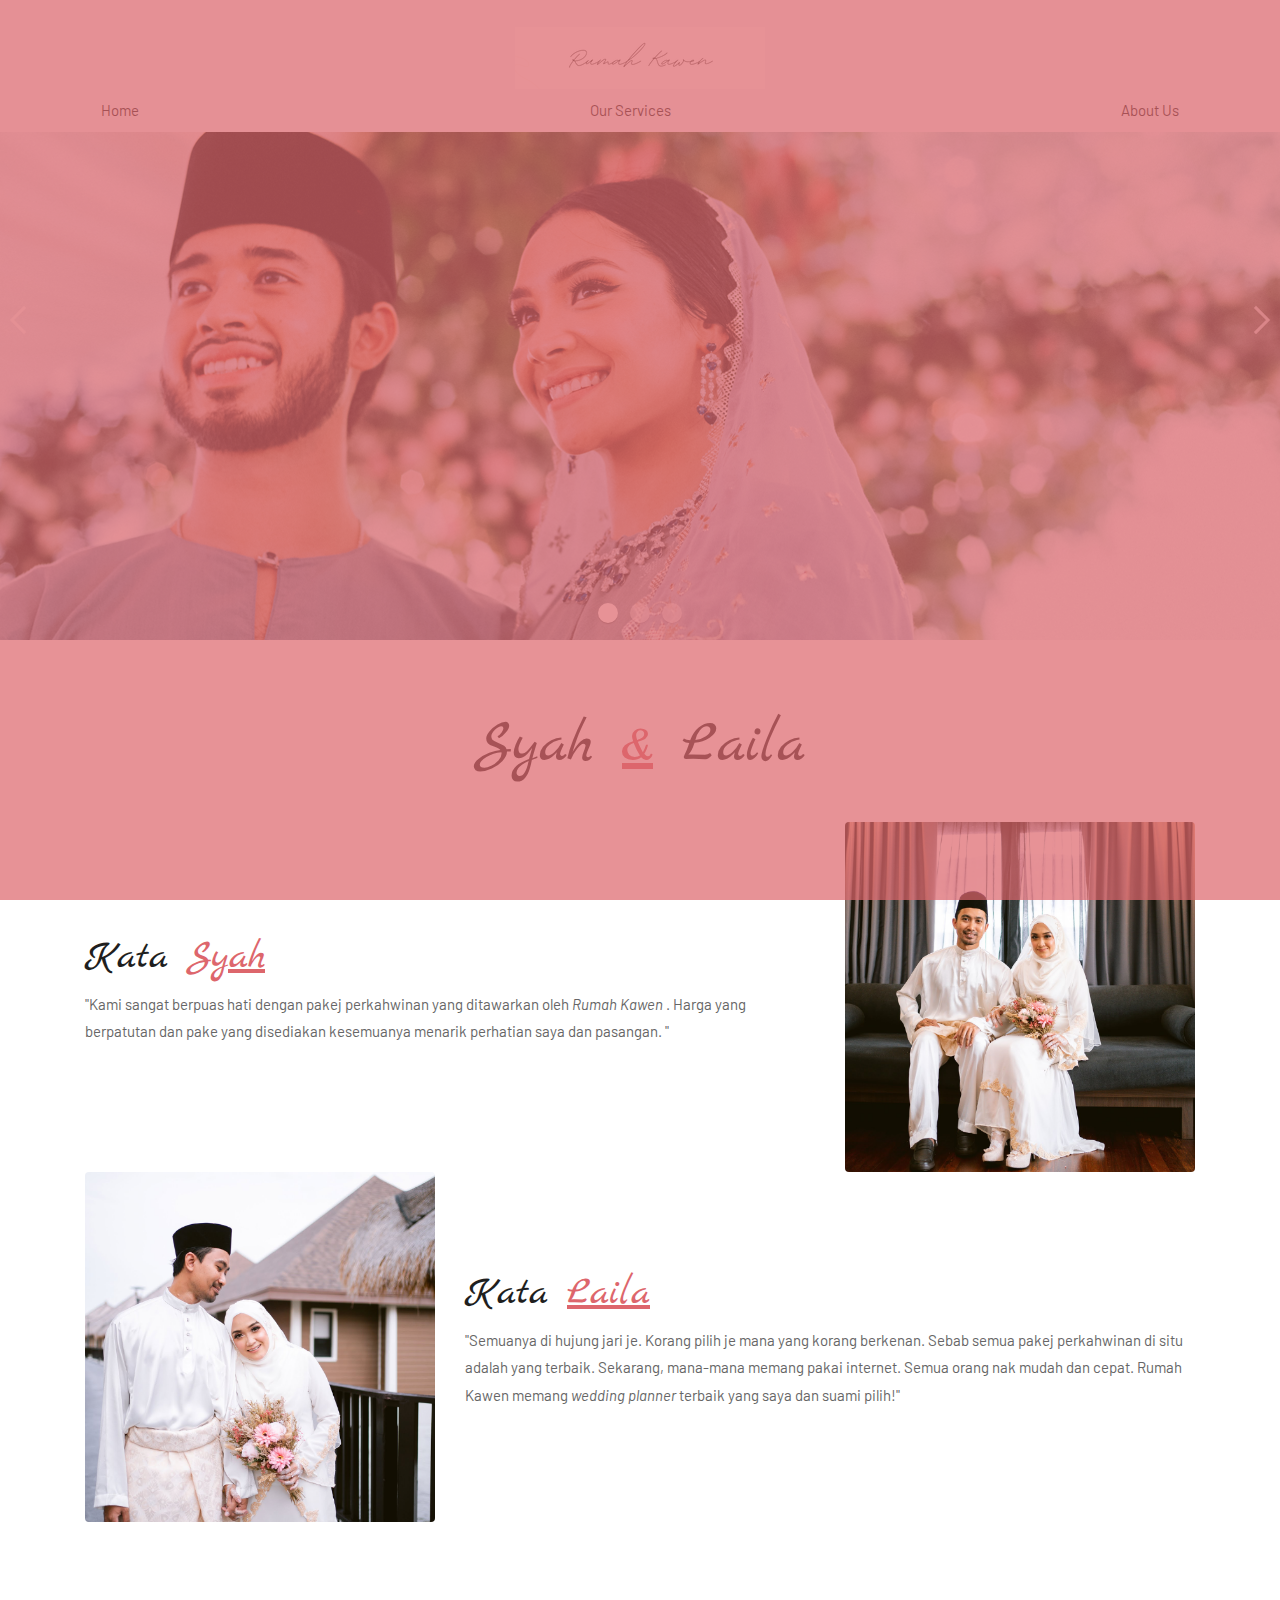
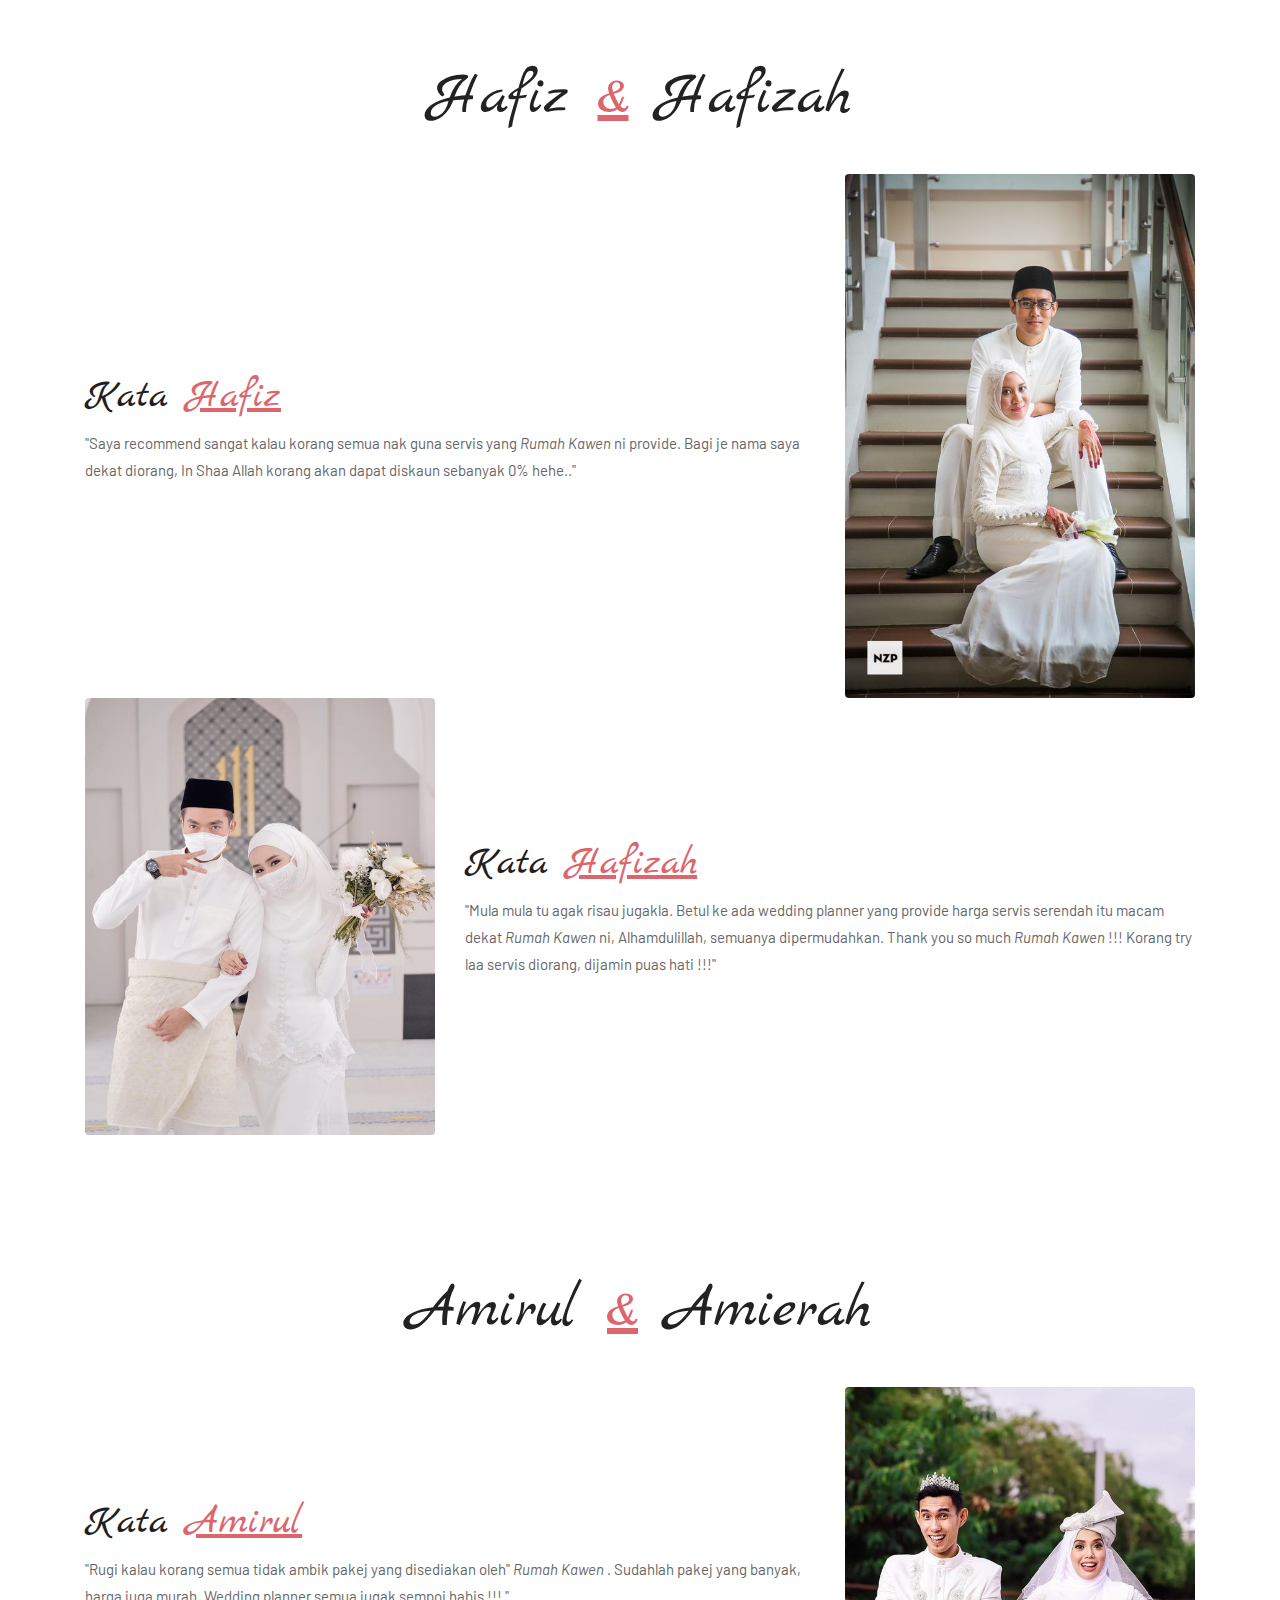
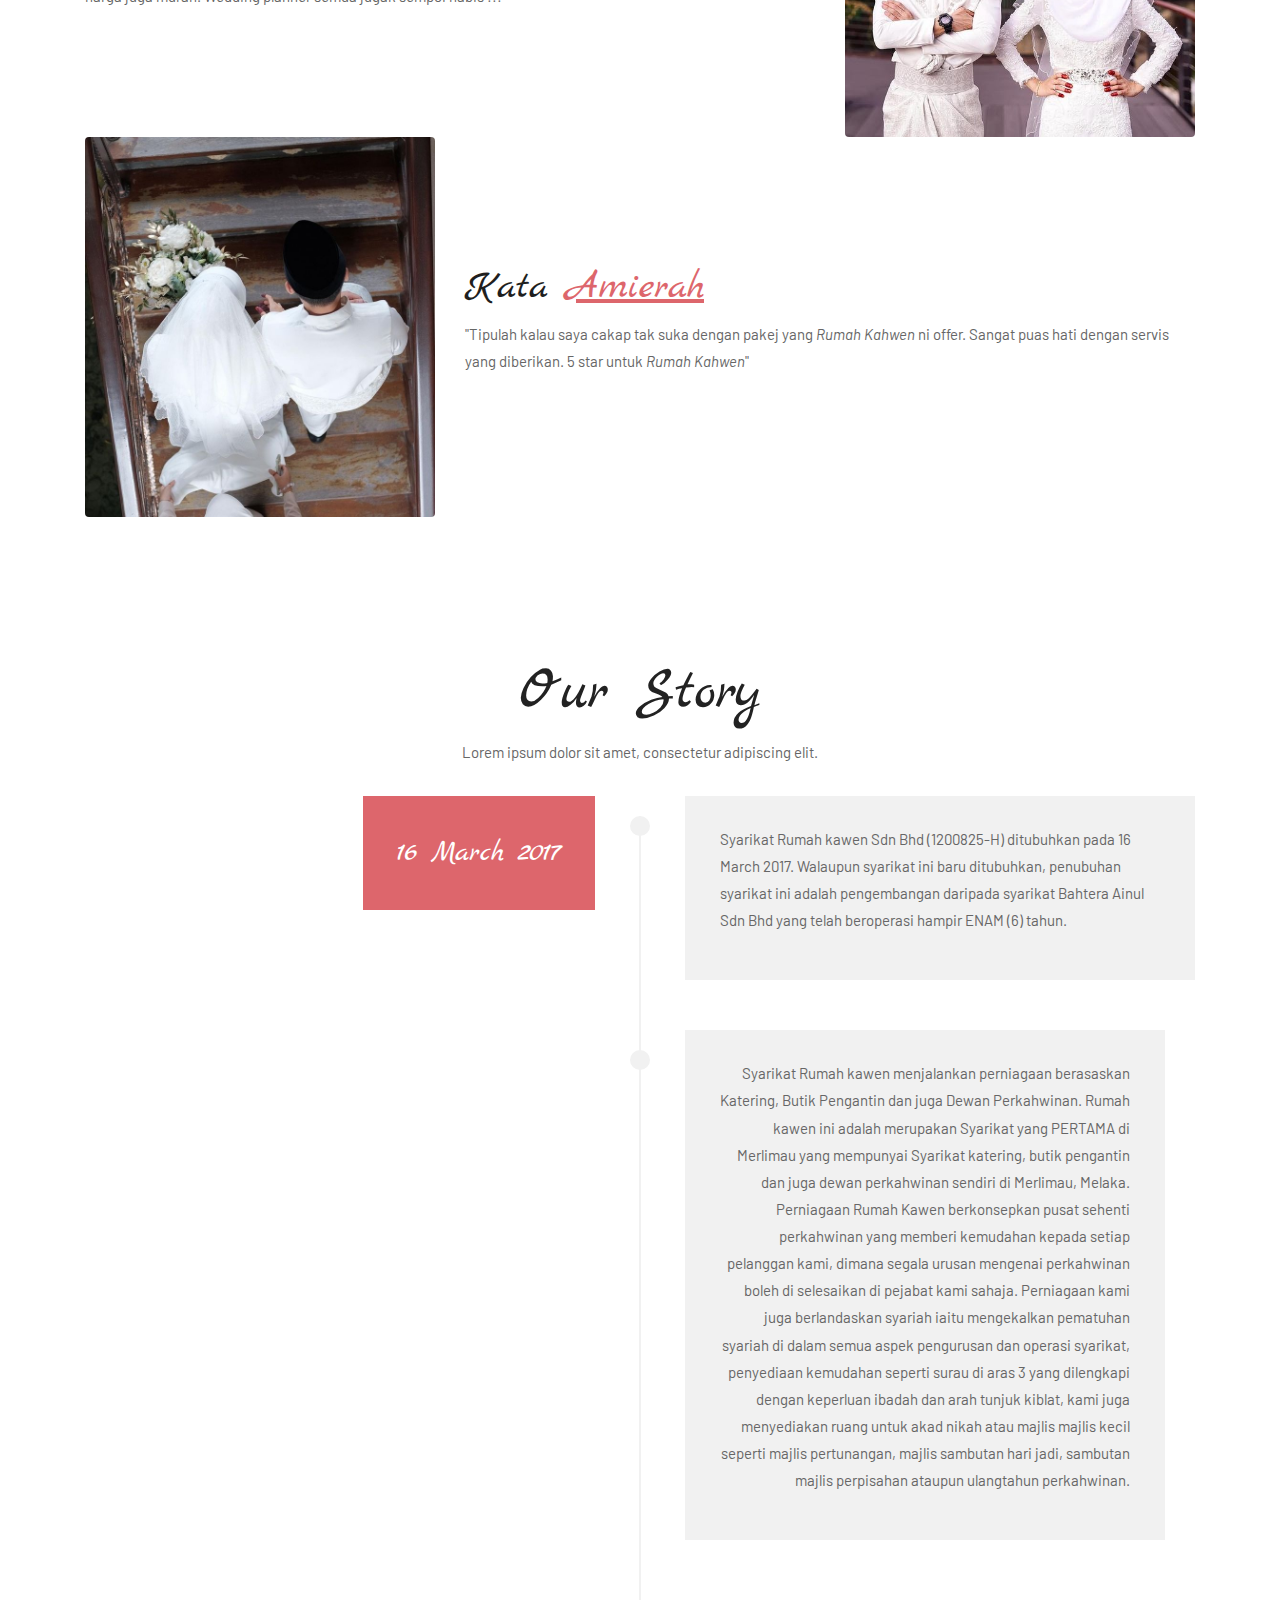
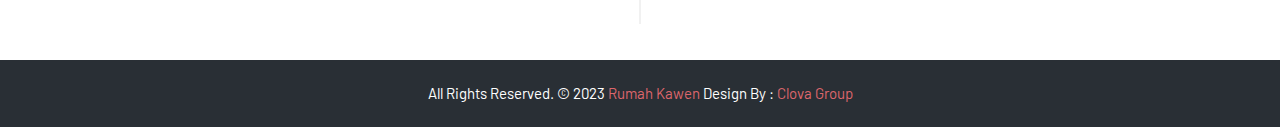
==== commit 2da86cce: "update" ====
--- a/index.html
+++ b/index.html
@@ -10,7 +10,7 @@
     <meta name="viewport" content="width=device-width, minimum-scale=1.0, maximum-scale=1.0, user-scalable=no">
  
      <!-- Site Metas -->
-    <title>Rumah Kahwen</title>  
+    <title>Rumah Kawen</title>  
     <meta name="keywords" content="">
     <meta name="description" content="">
     <meta name="author" content="">
@@ -42,7 +42,7 @@
 	<!-- LOADER -->
     <div id="preloader">
 		<div class="preloader pulse">
-			<i class="fa fa-heartbeat" aria-hidden="true"></i>
+			<i class="fa fa-credit-card" aria-hidden="true"></i>
 		</div>
     </div><!-- end loader -->
     <!-- END LOADER -->
@@ -132,6 +132,90 @@
 	</div>
 	<!-- End About us -->
 
+	<!-- Start About us -->
+	<div id="about" class="about-box">
+		<div class="about-a1">
+			<div class="container">
+				<div class="row">
+					<div class="col-lg-12">
+						<div class="title-box">
+							<h2>Hafiz <span>&</span> Hafizah</h2>
+						</div>
+					</div>
+				</div>
+				<div class="row">
+					<div class="col-lg-12 col-md-12 col-sm-12">
+						<div class="row align-items-center about-main-info">
+							<div class="col-lg-8 col-md-6 col-sm-12">
+								<h2> Kata <span> Hafiz</span></h2>
+								<p> "Saya recommend sangat kalau korang semua nak guna servis yang <i> Rumah Kawen </i> ni provide. Bagi je nama saya dekat diorang, In Shaa Allah korang akan dapat diskaun sebanyak 0% hehe.." </p>
+							</div>
+							<div class="col-lg-4 col-md-6 col-sm-12">
+								<div class="about-img">
+									<img class="img-fluid rounded" src="images/gambarkahwin1.jpg" alt="" />
+								</div>
+							</div>
+						</div>
+						<div class="row align-items-center about-main-info">
+							<div class="col-lg-4 col-md-6 col-sm-12">
+								<div class="about-img">
+									<img class="img-fluid rounded" src="images/gambarkahwin2.jpg" alt="" />
+								</div>
+							</div>
+							<div class="col-lg-8 col-md-6 col-sm-12">
+								<h2> Kata <span>Hafizah</span></h2>
+								<p>"Mula mula tu agak risau jugakla. Betul ke ada wedding planner yang provide harga servis serendah itu macam dekat <i> Rumah Kawen</i> ni, Alhamdulillah, semuanya dipermudahkan. Thank you so much <i>Rumah Kawen</i> !!! Korang try laa servis diorang, dijamin puas hati !!!"</p>
+							</div>
+						</div>
+					</div>
+				</div>
+			</div>
+		</div>
+	</div>
+	<!-- End About us -->
+
+	<!-- Start About us -->
+	<div id="about" class="about-box">
+		<div class="about-a1">
+			<div class="container">
+				<div class="row">
+					<div class="col-lg-12">
+						<div class="title-box">
+							<h2>Amirul <span>&</span> Amierah</h2>
+						</div>
+					</div>
+				</div>
+				<div class="row">
+					<div class="col-lg-12 col-md-12 col-sm-12">
+						<div class="row align-items-center about-main-info">
+							<div class="col-lg-8 col-md-6 col-sm-12">
+								<h2> Kata <span> Amirul</span></h2>
+								<p> "Rugi kalau korang semua tidak ambik pakej yang disediakan oleh"<i> Rumah Kawen </i>. Sudahlah pakej yang banyak, harga juga murah. Wedding planner semua jugak sempoi habis !!! " </p>
+							</div>
+							<div class="col-lg-4 col-md-6 col-sm-12">
+								<div class="about-img">
+									<img class="img-fluid rounded" src="images/gambarkahwin3.jpg" alt="" />
+								</div>
+							</div>
+						</div>
+						<div class="row align-items-center about-main-info">
+							<div class="col-lg-4 col-md-6 col-sm-12">
+								<div class="about-img">
+									<img class="img-fluid rounded" src="images/gambarkahwin4.jpg" alt="" />
+								</div>
+							</div>
+							<div class="col-lg-8 col-md-6 col-sm-12">
+								<h2> Kata <span>Amierah</span></h2>
+								<p>"Tipulah kalau saya cakap tak suka dengan pakej yang <i> Rumah Kahwen </i> ni offer. Sangat puas hati dengan servis yang diberikan. 5 star untuk <i>Rumah Kahwen</i>"</p>
+							</div>
+						</div>
+					</div>
+				</div>
+			</div>
+		</div>
+	</div>
+	<!-- End About us -->
+
 	<div id="story3" class="story-box main-timeline-box">
 		<div class="container">
 			<div class="row">
@@ -184,7 +268,7 @@
 		<div class="container">
 			<div class="row">
 				<div class="col-lg-12">
-					<p class="footer-company-name">All Rights Reserved. &copy; 2018 <a>Rumah Kawen</a> Design By : <a>Clova Group</a></p>
+					<p class="footer-company-name">All Rights Reserved. &copy; 2023 <a>Rumah Kawen</a> Design By : <a>Clova Group</a></p>
 				</div>
 			</div>
 		</div>
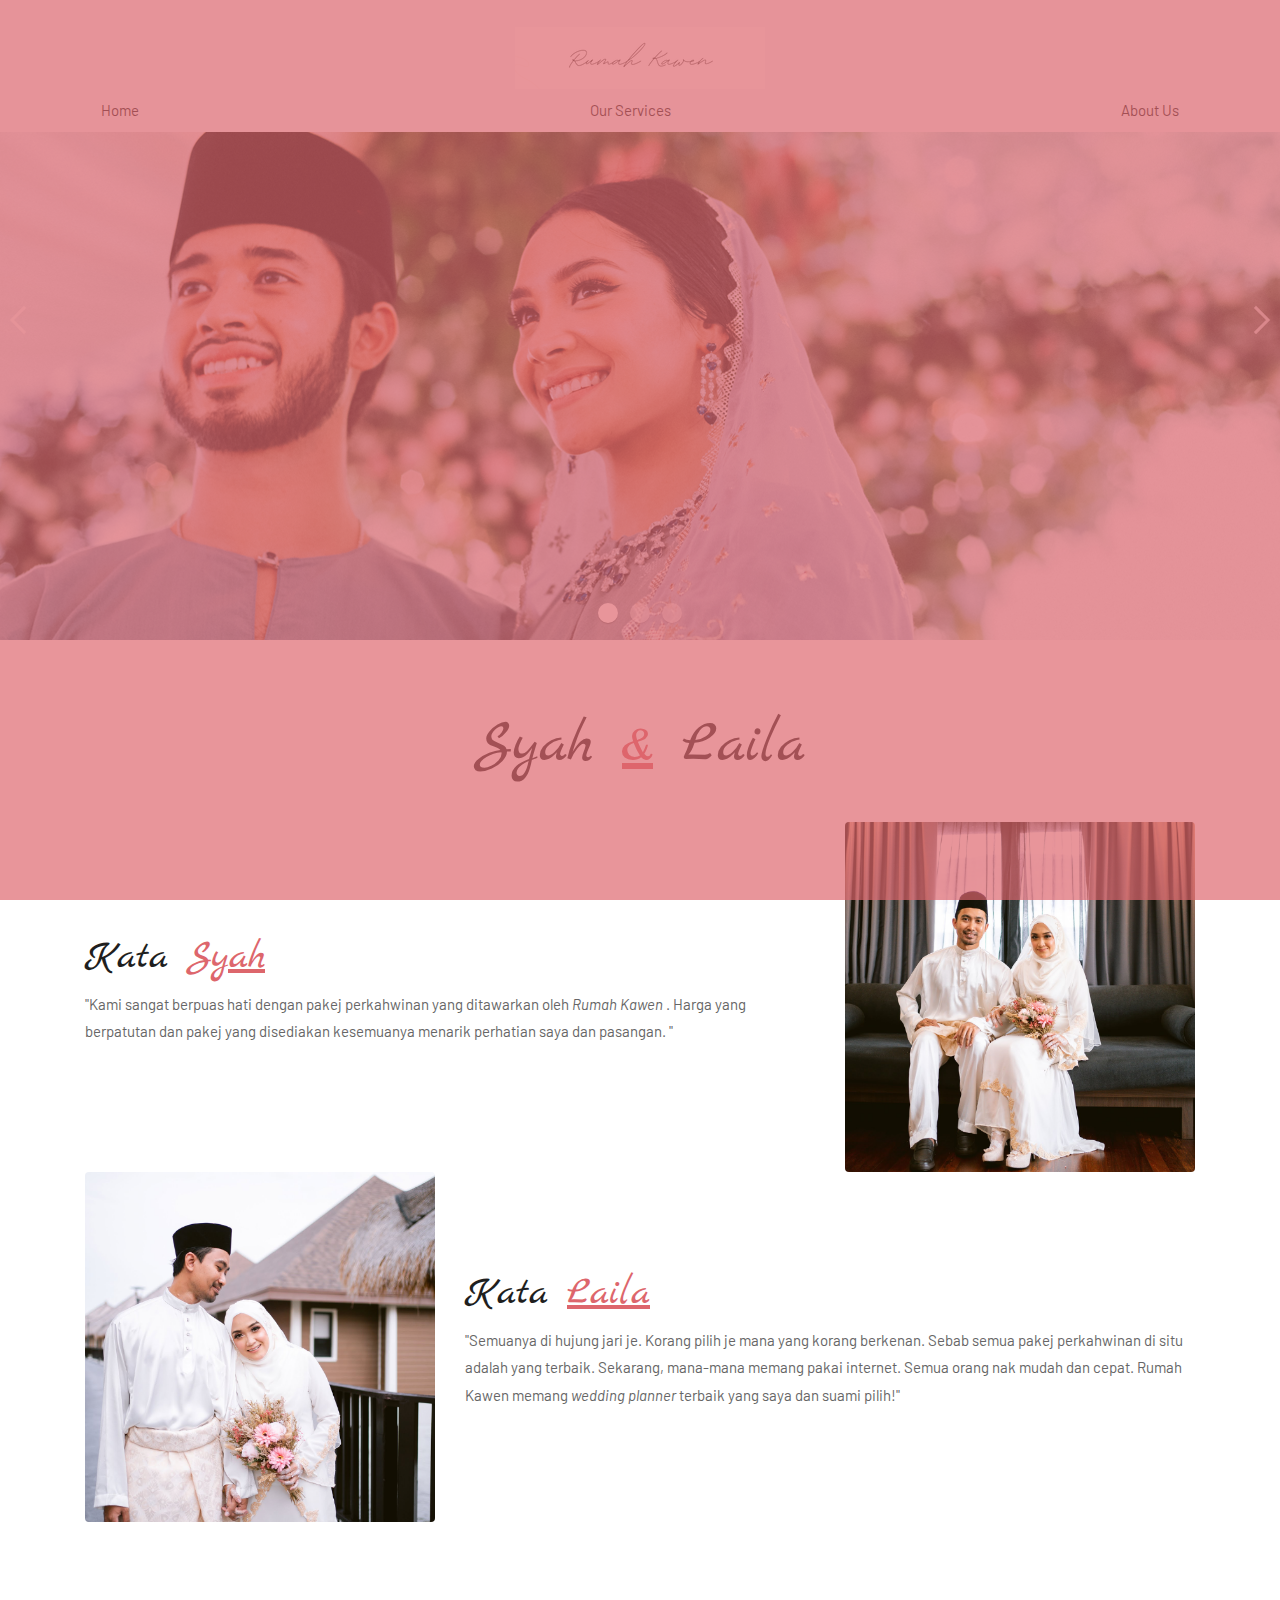
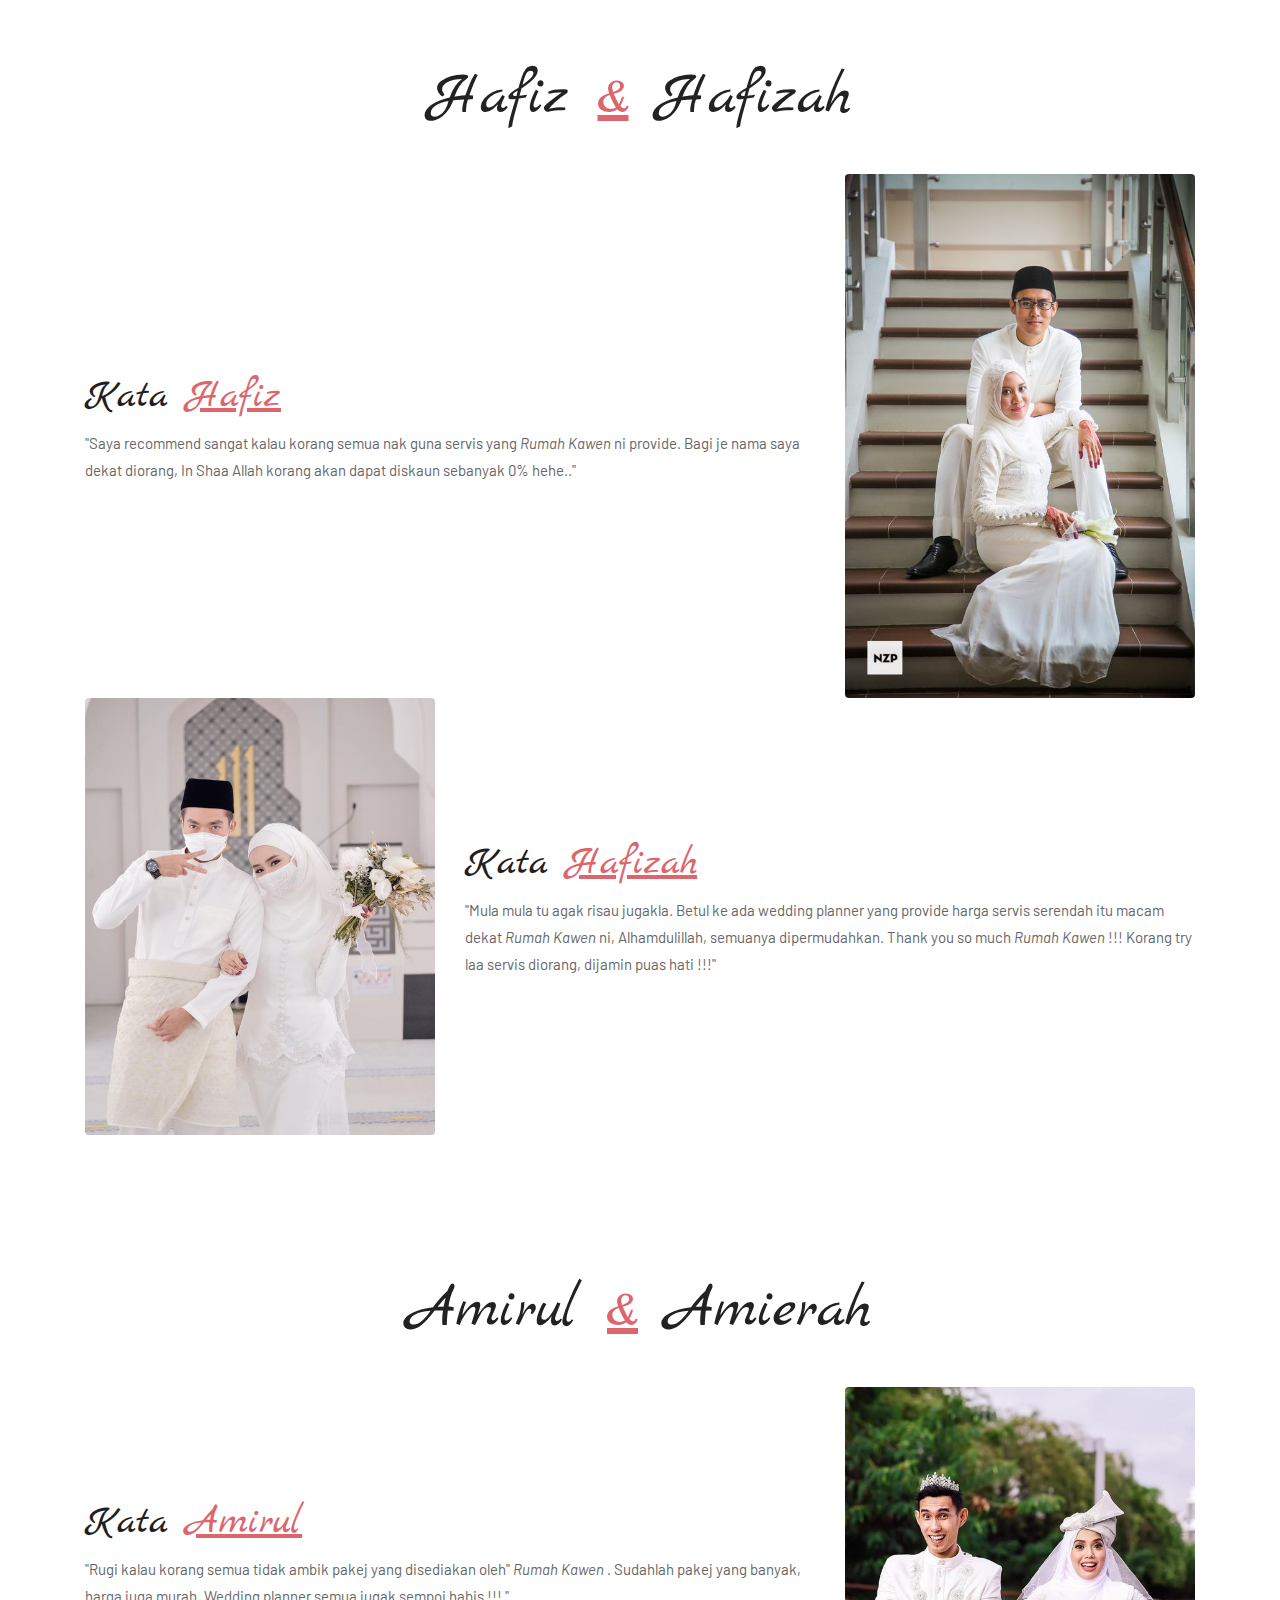
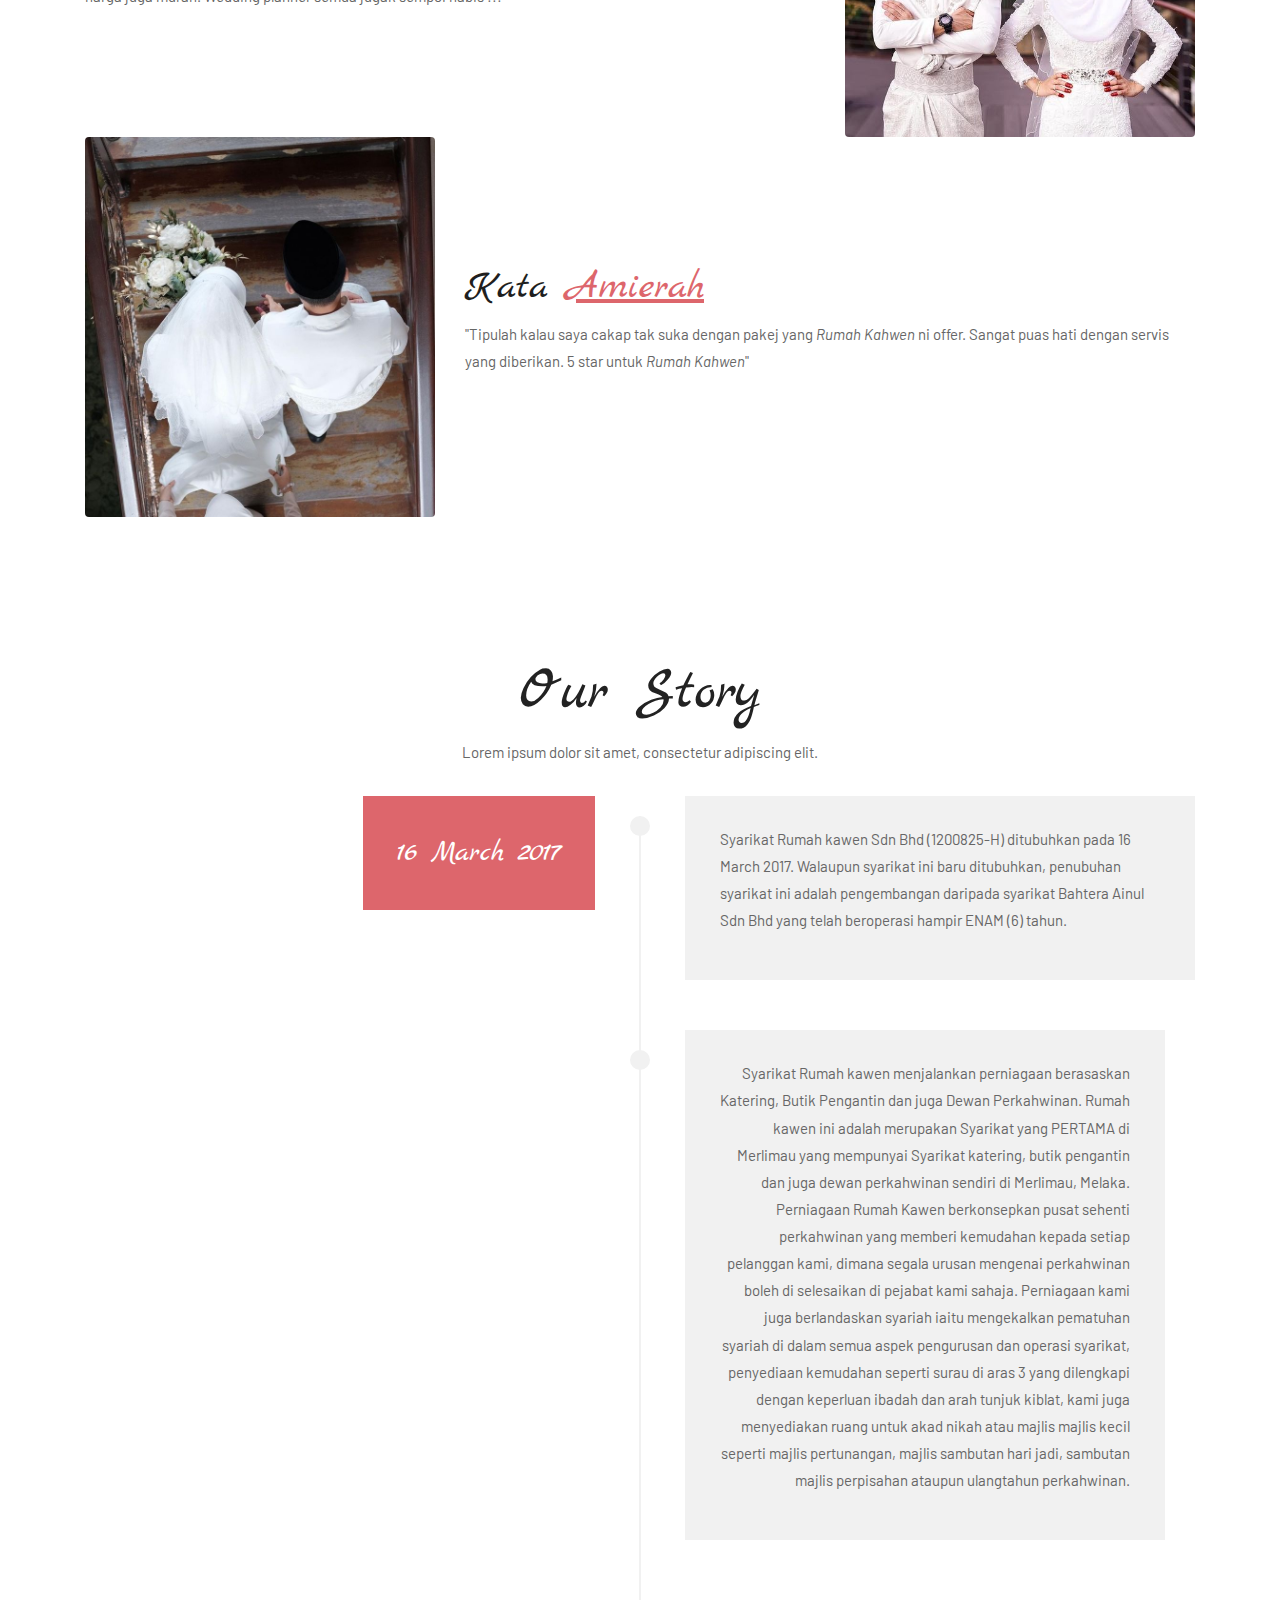
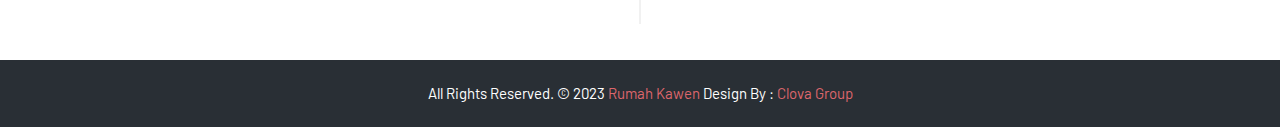
==== commit af69b53f: "pt" ====
--- a/index.html
+++ b/index.html
@@ -105,8 +105,8 @@
 					<div class="col-lg-12 col-md-12 col-sm-12">
 						<div class="row align-items-center about-main-info">
 							<div class="col-lg-8 col-md-6 col-sm-12">
-								<h2> Kata <span> Syah</span></h2>
-								<p> "Kami sangat berpuas hati dengan pakej perkahwinan yang ditawarkan oleh <i> Rumah Kawen </i>. Harga yang berpatutan dan pake yang disediakan kesemuanya menarik perhatian saya dan pasangan. " </p>
+								<h2> Kata <span>Syah</span></h2>
+								<p> "Kami sangat berpuas hati dengan pakej perkahwinan yang ditawarkan oleh <i> Rumah Kawen </i>. Harga yang berpatutan dan pakej yang disediakan kesemuanya menarik perhatian saya dan pasangan. " </p>
 							</div>
 							<div class="col-lg-4 col-md-6 col-sm-12">
 								<div class="about-img">
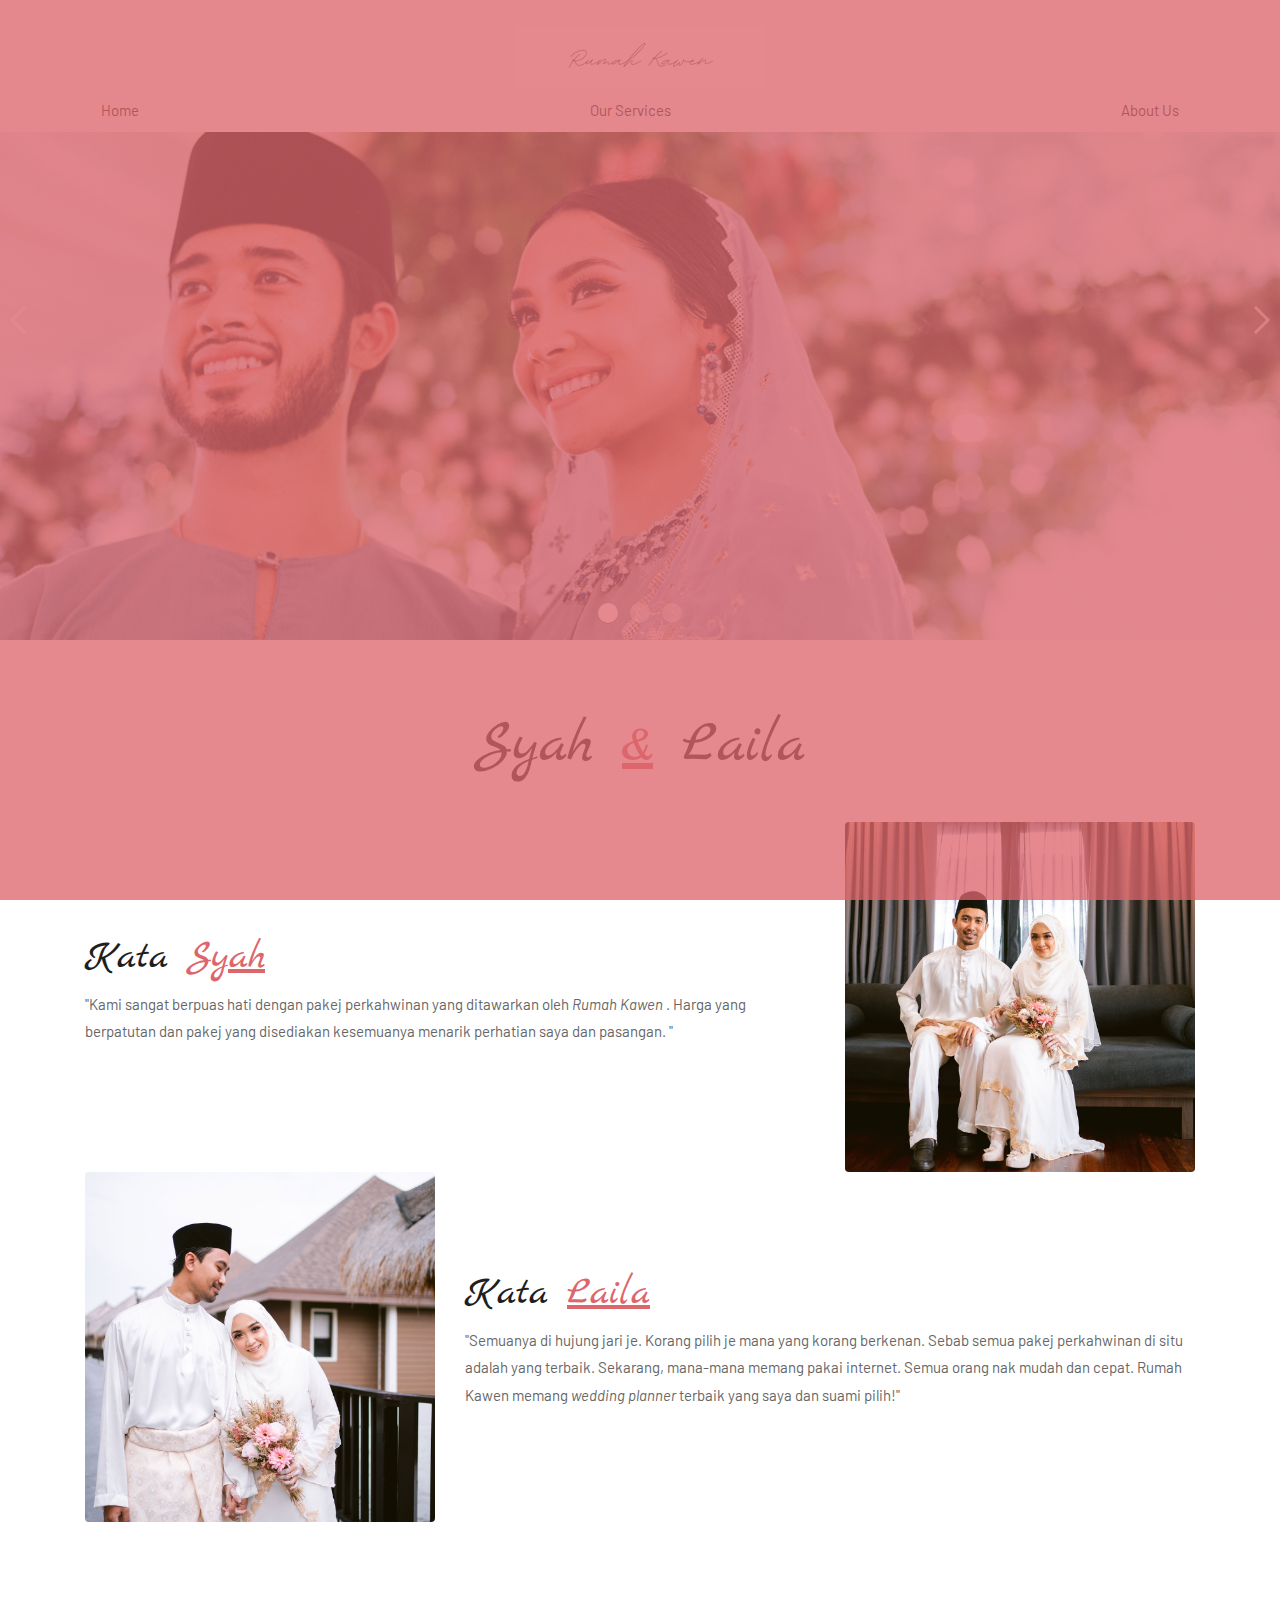
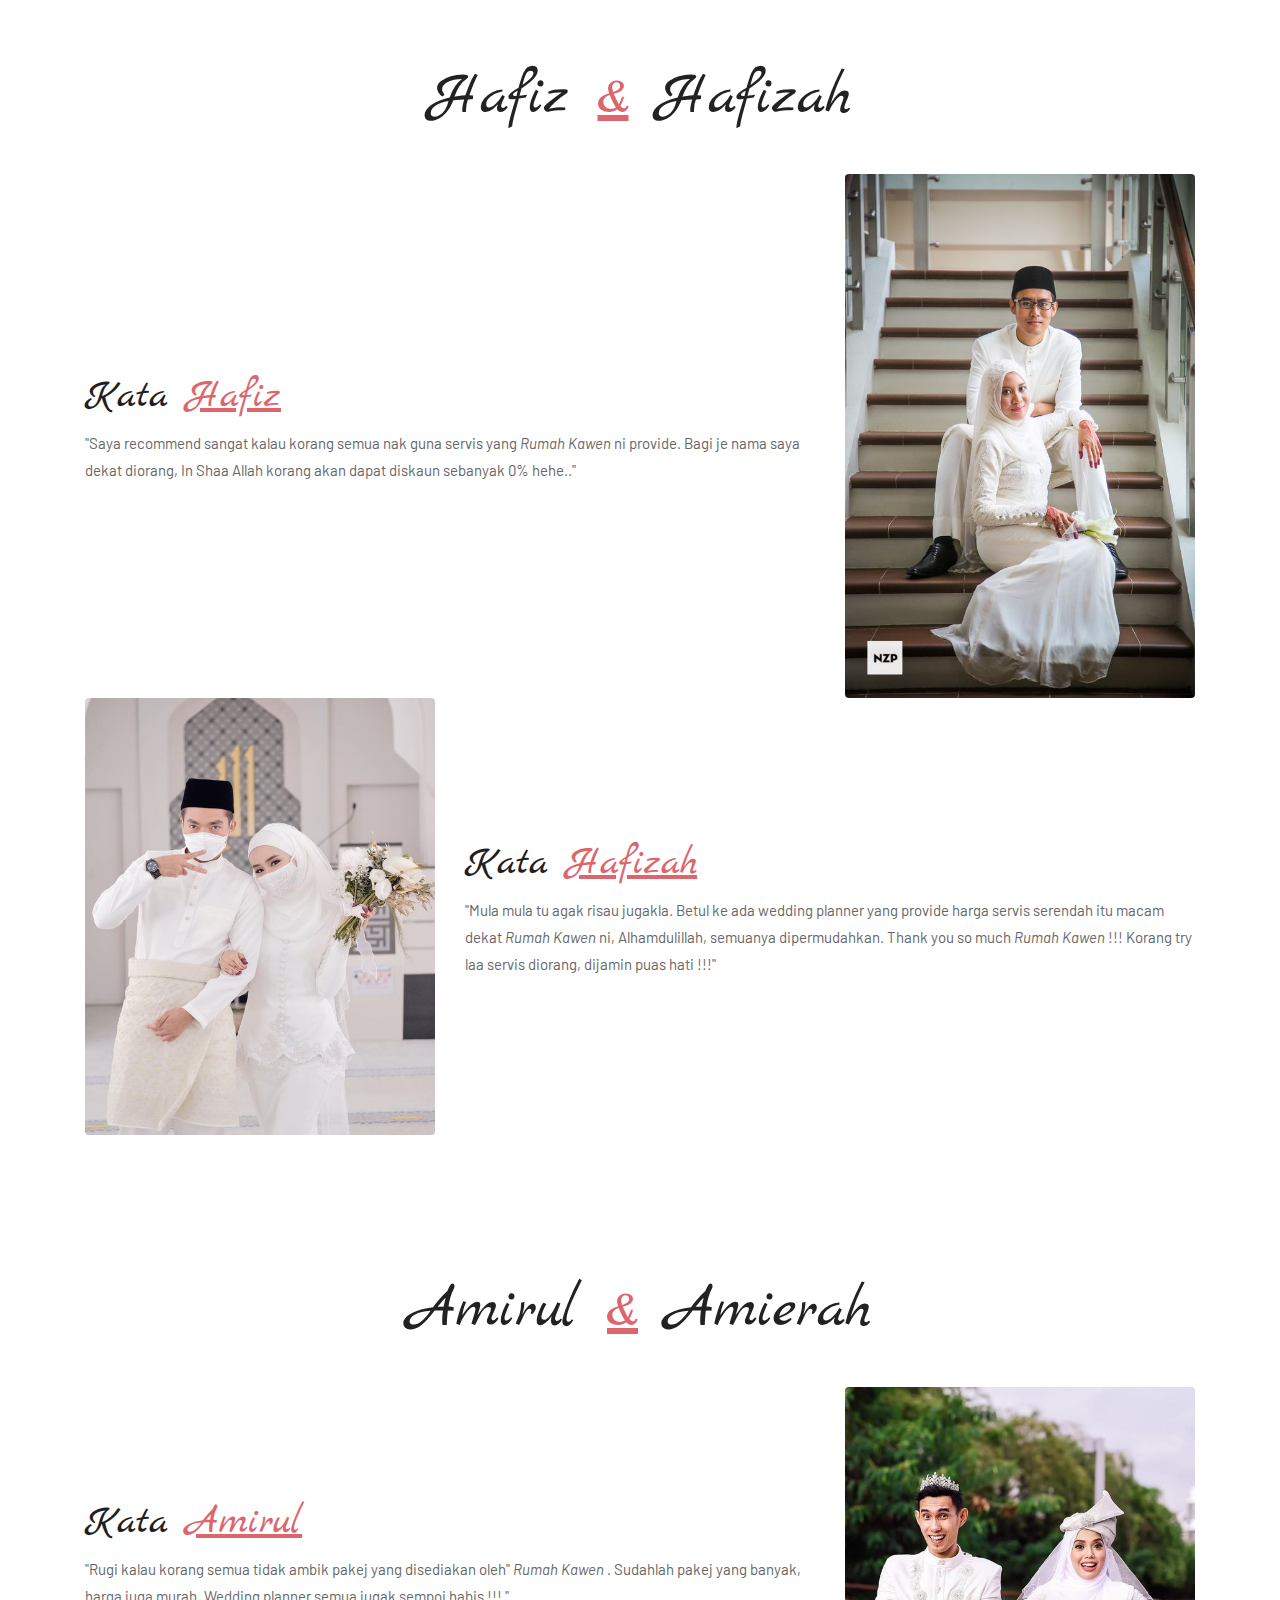
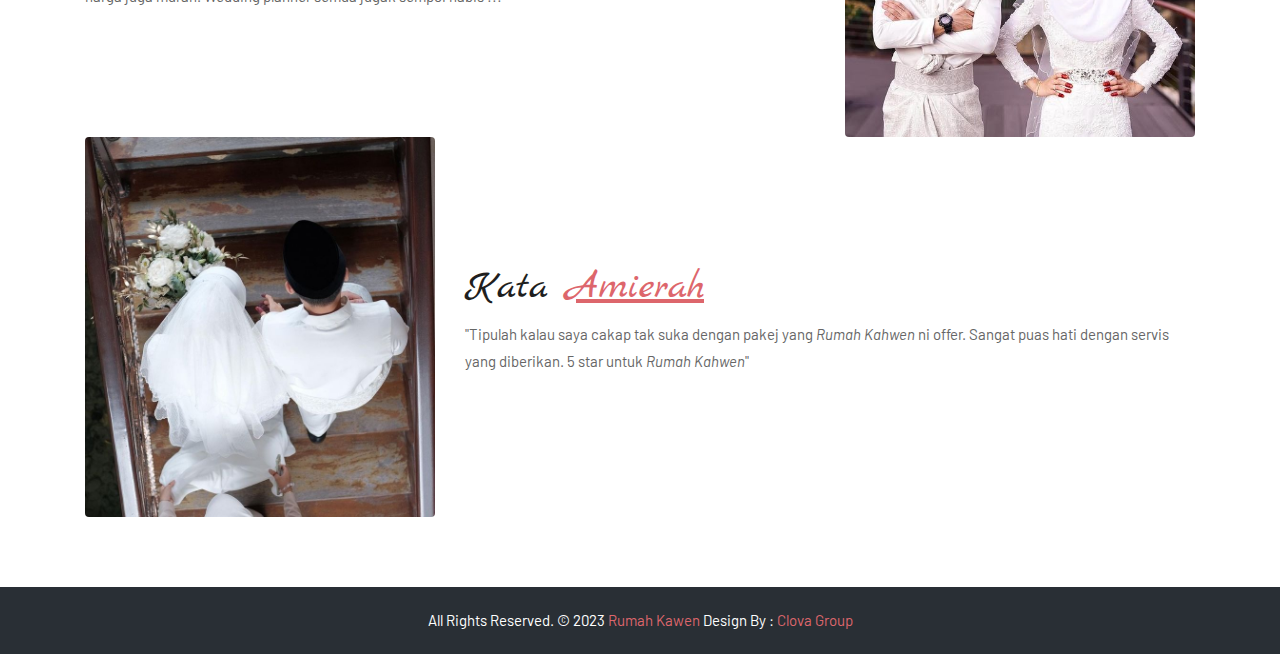
==== commit d977e563: "Update index, about-us, services page." ====
--- a/index.html
+++ b/index.html
@@ -216,51 +216,7 @@
 	</div>
 	<!-- End About us -->
 
-	<div id="story3" class="story-box main-timeline-box">
-		<div class="container">
-			<div class="row">
-				<div class="col-lg-12">
-					<div class="title-box">
-						<h2>Our Story</h2>
-						<p>Lorem ipsum dolor sit amet, consectetur adipiscing elit. </p>
-					</div>
-				</div>
-			</div>
-			<div class="row timeline-element separline">
-				<div class="timeline-date-panel col-xs-12 col-md-6  align-left">         
-                    <div class="time-line-date-content">
-                        <p class="mbr-timeline-date mbr-fonts-style display-font">
-                            16 March 2017  
-                        </p>
-                    </div>
-				</div>
-				<span class="iconBackground"></span>
-				<div class="col-xs-12 col-md-6 align-left">
-					<div class="timeline-text-content">
-						<p class="mbr-timeline-text mbr-fonts-style display-7">
-							Syarikat Rumah kawen Sdn Bhd (1200825-H) ditubuhkan pada 16 March 2017. Walaupun syarikat ini baru ditubuhkan, penubuhan syarikat ini adalah pengembangan daripada 
-							syarikat Bahtera Ainul Sdn Bhd  yang telah beroperasi hampir ENAM (6) tahun.
-						</p>
-					 </div>
-				</div>
-			</div>
-			<div class="row timeline-element reverse separline">
-				<span class="iconBackground"></span>
-				<div class="col-xs-12 col-md-6 align-right">
-					<div class="timeline-text-content">
-						<p class="mbr-timeline-text mbr-fonts-style display-7">
-							Syarikat Rumah kawen menjalankan perniagaan berasaskan Katering, Butik Pengantin dan juga Dewan Perkahwinan. Rumah kawen ini adalah merupakan Syarikat yang PERTAMA di Merlimau yang mempunyai Syarikat 
-							katering, butik pengantin dan juga dewan perkahwinan sendiri di Merlimau, Melaka. Perniagaan Rumah Kawen berkonsepkan pusat sehenti perkahwinan yang memberi kemudahan
-							kepada setiap pelanggan kami, dimana segala urusan mengenai perkahwinan boleh di selesaikan di pejabat kami sahaja. Perniagaan kami juga berlandaskan syariah iaitu mengekalkan 
-							pematuhan syariah di dalam semua aspek pengurusan dan operasi syarikat,  penyediaan kemudahan seperti  surau di aras 3 yang dilengkapi dengan keperluan ibadah dan arah tunjuk kiblat,
-							kami juga menyediakan ruang untuk akad nikah atau majlis majlis kecil seperti majlis pertunangan, majlis sambutan hari jadi, sambutan majlis perpisahan ataupun ulangtahun perkahwinan.
-						</p>
-					 </div>
-				</div>
-			</div>
-	
-		</div>
-	</div>
+	
 	<!-- End Story -->
 	
 	<!-- Start Footer -->
--- a/css/style.css
+++ b/css/style.css
@@ -809,3 +809,4 @@
 
 
 
+
